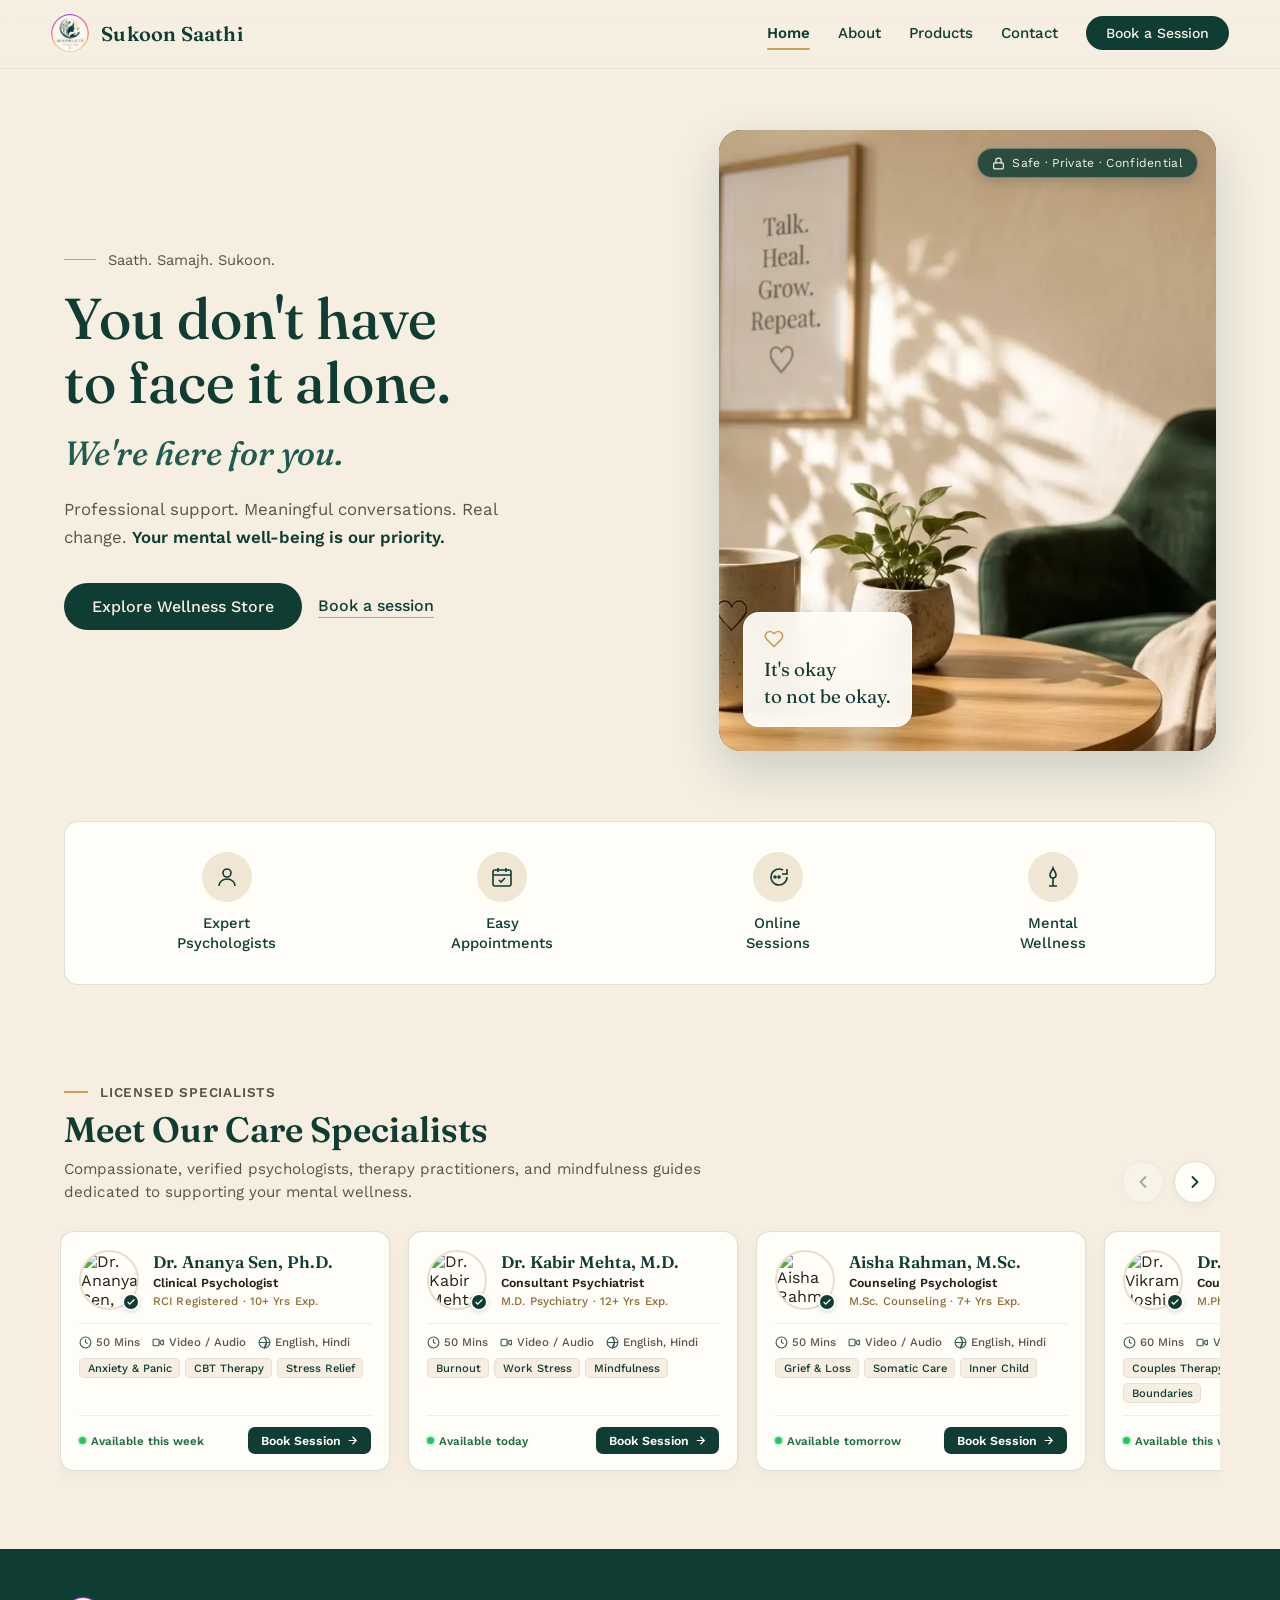
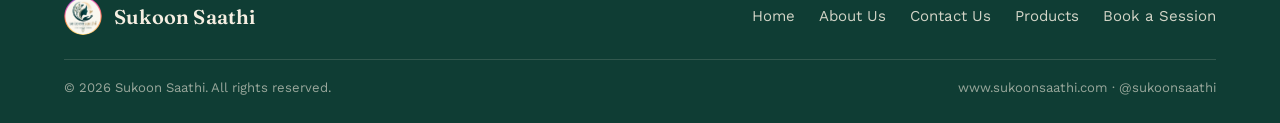
==== index.html @ 901c5394 "added JSON based static storeage system" ====
<!DOCTYPE html>
<html lang="en">
<head>
<meta charset="UTF-8">
<meta name="viewport" content="width=device-width, initial-scale=1.0, viewport-fit=cover">
<title>Sukoon Saathi — Mental Wellness &amp; Mindful Living Store</title>
<meta name="description" content="Sukoon Saathi — professional mental wellness support, mindful reflection journals, calming aromatherapy, and wellness essentials.">
<link rel="preconnect" href="https://fonts.googleapis.com">
<link rel="preconnect" href="https://fonts.gstatic.com" crossorigin>
<link href="https://fonts.googleapis.com/css2?family=Fraunces:ital,opsz,wght@0,9..144,400;0,9..144,500;0,9..144,600;1,9..144,500&family=Work+Sans:wght@400;500;600&display=swap" rel="stylesheet">
<!-- Favicon -->
<link rel="icon" type="image/x-icon" href="assets/favicon_io/favicon.ico">
<link rel="icon" type="image/png" sizes="32x32" href="assets/favicon_io/favicon-32x32.png">
<link rel="icon" type="image/png" sizes="16x16" href="assets/favicon_io/favicon-16x16.png">
<link rel="apple-touch-icon" sizes="180x180" href="assets/favicon_io/apple-touch-icon.png">
<link rel="manifest" href="assets/favicon_io/site.webmanifest">

<!-- External Stylesheets -->
<link rel="stylesheet" href="css/style.css">
<link rel="stylesheet" href="css/products.css">
</head>
<body>

<!-- ===== Top bar ===== -->
<header class="topbar">
  <a href="#" class="brand" data-nav="home" aria-label="Sukoon Saathi home">
    <img src="assets/logo.webp" alt="Sukoon Saathi" class="brand-logo" width="38" height="38">
    <span>Sukoon Saathi</span>
  </a>
  <nav class="topbar-nav" aria-label="Main Navigation">
    <a href="#" class="topbar-link active" data-nav="home">Home</a>
    <a href="#about" class="topbar-link" data-nav="about">About</a>
    <a href="#products" class="topbar-link" data-nav="products">Products</a>
    <a href="#contact" class="topbar-link" data-nav="contact">Contact</a>
    <a href="#book" class="topbar-btn" data-nav="book">Book a Session</a>
  </nav>
  <!-- Mobile Hamburger Menu Button -->
  <button class="dots-btn" id="menuOpenBtn" aria-label="Open menu" aria-expanded="false" aria-controls="menuOverlay">
    <span></span><span></span><span></span>
  </button>
</header>

<!-- ===== Fullscreen menu ===== -->
<nav class="menu-overlay" id="menuOverlay" aria-hidden="true">
  <button class="menu-close" id="menuCloseBtn" aria-label="Close menu">&times;</button>
  <ul class="menu-list">
    <li><a href="#" class="active" data-nav="home"><span class="num">01</span> Home</a></li>
    <li><a href="#about" data-nav="about"><span class="num">02</span> About Us</a></li>
    <li><a href="#contact" data-nav="contact"><span class="num">03</span> Contact Us</a></li>
    <li><a href="#products" data-nav="products"><span class="num">04</span> Store &amp; Products</a></li>
    <li><a href="#book" data-nav="book"><span class="num">05</span> Book a Session</a></li>
  </ul>
  <div class="menu-foot">
    <span>www.sukoonsaathi.com</span>
    <span>@sukoonsaathi</span>
  </div>
</nav>

<main>

  <!-- ===== HOME ===== -->
  <div class="page active" id="page-home">
    <section class="hero">
      <div class="hero-copy">
        <span class="eyebrow-line">Saath. Samajh. Sukoon.</span>
        <h1>You don't have<br>to face it alone.</h1>
        <span class="script">We're here for you.</span>
        <p class="lede">Professional support. Meaningful conversations. Real change. <strong>Your mental well-being is our priority.</strong></p>
        <div class="btn-row">
          <a href="#products" class="btn-primary" data-nav="products">Explore Wellness Store</a>
          <a href="#book" class="btn-ghost" data-nav="book">Book a session</a>
        </div>
      </div>
      <div class="hero-visual">
        <img src="assets/hero.webp" alt="A peaceful, welcoming mental wellness space with warm light" class="hero-img" width="576" height="768" loading="eager" fetchpriority="high">
        <div class="badge">
          <svg width="13" height="13" viewBox="0 0 24 24" fill="none" stroke="currentColor" stroke-width="2.2" stroke-linecap="round" stroke-linejoin="round" aria-hidden="true"><rect x="3" y="11" width="18" height="11" rx="2" ry="2"></rect><path d="M7 11V7a5 5 0 0 1 10 0v4"></path></svg>
          <span>Safe &middot; Private &middot; Confidential</span>
        </div>
        <div class="quote-card">
          <span class="heart" aria-hidden="true">
            <svg width="20" height="20" viewBox="0 0 24 24" fill="none" stroke="currentColor" stroke-width="2" stroke-linecap="round" stroke-linejoin="round"><path d="M20.84 4.61a5.5 5.5 0 0 0-7.78 0L12 5.67l-1.06-1.06a5.5 5.5 0 0 0-7.78 7.78l1.06 1.06L12 21.23l7.78-7.78 1.06-1.06a5.5 5.5 0 0 0 0-7.78z"></path></svg>
          </span>
          <p>It's okay<br>to not be okay.</p>
        </div>
      </div>
    </section>

    <section class="features">
      <div class="features-panel">
        <div class="feature-item">
          <span class="icon" aria-hidden="true">
            <svg width="24" height="24" viewBox="0 0 24 24" fill="none" stroke="currentColor" stroke-width="1.6"><circle cx="12" cy="8" r="4"/><path d="M4 21c0-4 3.5-7 8-7s8 3 8 7"/></svg>
          </span>
          <span class="label">Expert<br>Psychologists</span>
        </div>
        <div class="feature-item">
          <span class="icon" aria-hidden="true">
            <svg width="24" height="24" viewBox="0 0 24 24" fill="none" stroke="currentColor" stroke-width="1.6"><rect x="3" y="5" width="18" height="16" rx="2"/><path d="M3 10h18M8 3v4M16 3v4"/><path d="m9 15 2 2 4-4"/></svg>
          </span>
          <span class="label">Easy<br>Appointments</span>
        </div>
        <div class="feature-item">
          <span class="icon" aria-hidden="true">
            <svg width="24" height="24" viewBox="0 0 24 24" fill="none" stroke="currentColor" stroke-width="1.6"><path d="M21 12a8 8 0 1 1-4-6.9"/><path d="M21 4v5h-5"/><circle cx="9" cy="12" r="1"/><circle cx="13" cy="12" r="1"/></svg>
          </span>
          <span class="label">Online<br>Sessions</span>
        </div>
        <div class="feature-item">
          <span class="icon" aria-hidden="true">
            <svg width="24" height="24" viewBox="0 0 24 24" fill="none" stroke="currentColor" stroke-width="1.6"><path d="M12 3c1 3 3 4 3 7a3 3 0 0 1-6 0c0-3 2-4 3-7Z"/><path d="M12 13v8M8 21h8"/></svg>
          </span>
          <span class="label">Mental<br>Wellness</span>
        </div>
      </div>
    </section>

    <!-- ===== SPECIALISTS SECTION (HOME PAGE) ===== -->
    <section class="specialists-section" aria-labelledby="homeSpecialistsHeading">
      <div class="specialists-header">
        <div class="specialists-header-text">
          <span class="eyebrow-line">Licensed Specialists</span>
          <h2 id="homeSpecialistsHeading" class="specialists-title">Meet Our Care Specialists</h2>
          <p class="specialists-subtitle">
            Compassionate, verified psychologists, therapy practitioners, and mindfulness guides dedicated to supporting your mental wellness.
          </p>
        </div>
        <div class="specialists-nav-btns" aria-label="Specialists carousel navigation">
          <button type="button" class="spec-nav-btn prev" aria-label="Scroll left to previous specialists">
            <svg width="20" height="20" viewBox="0 0 24 24" fill="none" stroke="currentColor" stroke-width="2.2" stroke-linecap="round" stroke-linejoin="round">
              <polyline points="15 18 9 12 15 6"></polyline>
            </svg>
          </button>
          <button type="button" class="spec-nav-btn next" aria-label="Scroll right to next specialists">
            <svg width="20" height="20" viewBox="0 0 24 24" fill="none" stroke="currentColor" stroke-width="2.2" stroke-linecap="round" stroke-linejoin="round">
              <polyline points="9 18 15 12 9 6"></polyline>
            </svg>
          </button>
        </div>
      </div>

            <div class="specialists-track" id="homeSpecialistsTrack" tabindex="0" role="region" aria-label="Specialists carousel list">
        <!-- Injected dynamically from data/specialists.json -->
      </div>

      <div class="specialists-mobile-hint">
        <svg width="14" height="14" viewBox="0 0 24 24" fill="none" stroke="currentColor" stroke-width="2"><path d="M19 12H5M12 19l-7-7 7-7"/></svg>
        <span>Swipe horizontally to view all practitioners</span>
        <svg width="14" height="14" viewBox="0 0 24 24" fill="none" stroke="currentColor" stroke-width="2"><path d="M5 12h14M12 5l7 7-7 7"/></svg>
      </div>
    </section>
  </div>

  <!-- ===== ABOUT ===== -->
  <div class="page" id="page-about">
    <section class="page-header" id="aboutHeader">
      <!-- Injected dynamically from data/about.json -->
    </section>
    <section class="about-grid" id="aboutGrid">
      <!-- Injected dynamically from data/about.json -->
    </section>

    <!-- ===== SPECIALISTS SECTION (ABOUT PAGE) ===== -->
    <section class="specialists-section" aria-labelledby="aboutSpecialistsHeading">
      <div class="specialists-header">
        <div class="specialists-header-text" id="aboutTeamHeaderText">
          <span class="eyebrow-line">Our Care Team</span>
          <h2 id="aboutSpecialistsHeading" class="specialists-title">Our Multidisciplinary Care Team</h2>
          <p class="specialists-subtitle">
            Every practitioner at Sukoon Saathi is rigorously vetted, empathetic, and committed to guiding your journey to mental calm and self-discovery.
          </p>
        </div>
        <div class="specialists-nav-btns" aria-label="Specialists carousel navigation">
          <button type="button" class="spec-nav-btn prev" aria-label="Scroll left to previous specialists">
            <svg width="20" height="20" viewBox="0 0 24 24" fill="none" stroke="currentColor" stroke-width="2.2" stroke-linecap="round" stroke-linejoin="round">
              <polyline points="15 18 9 12 15 6"></polyline>
            </svg>
          </button>
          <button type="button" class="spec-nav-btn next" aria-label="Scroll right to next specialists">
            <svg width="20" height="20" viewBox="0 0 24 24" fill="none" stroke="currentColor" stroke-width="2.2" stroke-linecap="round" stroke-linejoin="round">
              <polyline points="9 18 15 12 9 6"></polyline>
            </svg>
          </button>
        </div>
      </div>

      <div class="specialists-track" id="aboutSpecialistsTrack" tabindex="0" role="region" aria-label="Specialists carousel list">
        <!-- Injected dynamically from data/specialists.json -->
      </div>

      <div class="specialists-mobile-hint">
        <svg width="14" height="14" viewBox="0 0 24 24" fill="none" stroke="currentColor" stroke-width="2"><path d="M19 12H5M12 19l-7-7 7-7"></path></svg>
        <span>Swipe horizontally to view all practitioners</span>
        <svg width="14" height="14" viewBox="0 0 24 24" fill="none" stroke="currentColor" stroke-width="2"><path d="M5 12h14M12 5l7 7-7 7"></path></svg>
      </div>
    </section>
  </div>

  <!-- ===== PRODUCTS (AMAZON & FLIPKART STYLE STORE) ===== -->
  <div class="page" id="page-products">
    <!-- Store Page Header -->
    <section class="page-header" style="padding-bottom: 24px;">
      <span class="eyebrow-line">Sukoon Store</span>
    </section>

    <!-- Store Products & Search Section -->
    <section class="store-section">
      <!-- Search Controls Card -->
      <div class="store-controls-card">
        <div class="store-search-row">
          <div class="store-search-box">
            <svg class="search-icon" width="18" height="18" viewBox="0 0 24 24" fill="none" stroke="currentColor" stroke-width="2">
              <circle cx="11" cy="11" r="8"/><path d="m21 21-4.3-4.3"/>
            </svg>
            <input type="text" class="store-search-input" id="storeSearchInput" placeholder="Search reflection journals, aromatherapy kits, weighted blankets...">
            <button class="search-clear-btn" id="searchClearBtn" title="Clear search" aria-label="Clear search">&times;</button>
          </div>
        </div>
      </div>

      <!-- Store Layout: Products Grid -->
      <div class="store-layout">
        <!-- Flipkart / Amazon Product Grid (Rendered Dynamically via store.js) -->
        <main class="amazon-products-grid" id="amazonProductsGrid">
          <!-- Products will be dynamically populated by store.js -->
        </main>
      </div>
    </section>
  </div>

  <!-- ===== CONTACT ===== -->
  <div class="page" id="page-contact">
    <section class="page-header">
      <span class="eyebrow-line">Contact us</span>
      <h1>We're just a message away.</h1>
      <p>Have a question before you book? Send us a note and a member of our team will get back to you.</p>
    </section>
    <section class="form-section">
      <div class="form-wrap">
        <div class="form-side">
          <h2>Reach out directly</h2>
          <p>Prefer to talk first? Here's how to find us.</p>
          <div class="contact-detail">
            <span class="ic" aria-hidden="true">
              <svg width="18" height="18" viewBox="0 0 24 24" fill="none" stroke="currentColor" stroke-width="1.8" stroke-linecap="round" stroke-linejoin="round"><circle cx="12" cy="12" r="10"></circle><line x1="2" y1="12" x2="22" y2="12"></line><path d="M12 2a15.3 15.3 0 0 1 4 10 15.3 15.3 0 0 1-4 10 15.3 15.3 0 0 1-4-10 15.3 15.3 0 0 1 4-10z"></path></svg>
            </span>
            <div><strong>Website</strong><span>www.sukoonsaathi.com</span></div>
          </div>
          <div class="contact-detail">
            <span class="ic" aria-hidden="true">
              <svg width="18" height="18" viewBox="0 0 24 24" fill="none" stroke="currentColor" stroke-width="1.8" stroke-linecap="round" stroke-linejoin="round"><rect width="20" height="20" x="2" y="2" rx="5" ry="5"></rect><path d="M16 11.37A4 4 0 1 1 12.63 8 4 4 0 0 1 16 11.37z"></path><line x1="17.5" y1="6.5" x2="17.51" y2="6.5"></line></svg>
            </span>
            <div><strong>Instagram</strong><span>@sukoonsaathi</span></div>
          </div>
          <div class="contact-detail">
            <span class="ic" aria-hidden="true">
              <svg width="18" height="18" viewBox="0 0 24 24" fill="none" stroke="currentColor" stroke-width="1.8" stroke-linecap="round" stroke-linejoin="round"><rect width="20" height="16" x="2" y="4" rx="2"></rect><path d="m22 7-8.97 5.7a1.94 1.94 0 0 1-2.06 0L2 7"></path></svg>
            </span>
            <div><strong>Email</strong><span>hello@sukoonsaathi.com</span></div>
          </div>
          <div class="assurance">
            <span class="assurance-ic" aria-hidden="true">
              <svg width="15" height="15" viewBox="0 0 24 24" fill="none" stroke="currentColor" stroke-width="2" stroke-linecap="round" stroke-linejoin="round"><rect x="3" y="11" width="18" height="11" rx="2" ry="2"></rect><path d="M7 11V7a5 5 0 0 1 10 0v4"></path></svg>
            </span>
            <span>Every message is kept private and confidential.</span>
          </div>
        </div>
        <form id="contactForm" novalidate>
          <div class="two-col">
            <div class="field">
              <label for="c-name">Full name</label>
              <input id="c-name" name="name" type="text" required autocomplete="name">
            </div>
            <div class="field">
              <label for="c-phone">Phone number</label>
              <input id="c-phone" name="phone" type="tel" required autocomplete="tel">
            </div>
          </div>
          <div class="field">
            <label for="c-email">Email address</label>
            <input id="c-email" name="email" type="email" required autocomplete="email">
          </div>
          <div class="field">
            <label for="c-subject">Subject</label>
            <input id="c-subject" name="subject" type="text" placeholder="What's this about?">
          </div>
          <div class="field">
            <label for="c-message">Message</label>
            <textarea id="c-message" name="message" required placeholder="Tell us a little about what you need."></textarea>
          </div>
          <button type="submit" class="btn-primary submit-btn">Send message</button>
          <div class="form-status" id="contactStatus"></div>
          <p class="form-note">By submitting, you agree to be contacted about your enquiry.</p>
        </form>
      </div>
    </section>
  </div>

  <!-- ===== BOOK A SESSION ===== -->
  <div class="page" id="page-book">
    <section class="page-header">
      <span class="eyebrow-line">Book a session</span>
      <h1>Let's find you a time.</h1>
      <p>Share a few details and preferred timing — our team will confirm your psychologist and session link.</p>
    </section>
    <section class="form-section">
      <div class="form-wrap">
        <div class="form-side">
          <h2>What happens next</h2>
          <p>Once you submit, our team reviews your preferences and confirms your session by email or phone within 24 hours.</p>
          <div class="contact-detail">
            <span class="ic" aria-hidden="true">
              <svg width="18" height="18" viewBox="0 0 24 24" fill="none" stroke="currentColor" stroke-width="1.8" stroke-linecap="round" stroke-linejoin="round"><path d="M20.24 12.24a6 6 0 0 0-8.49-8.49L5 10.5V19h8.5z"></path><line x1="16" y1="8" x2="2" y2="22"></line><line x1="17.5" y1="15" x2="9" y2="15"></line></svg>
            </span>
            <div><strong>No pressure</strong><span>Reschedule anytime before your session.</span></div>
          </div>
          <div class="contact-detail">
            <span class="ic" aria-hidden="true">
              <svg width="18" height="18" viewBox="0 0 24 24" fill="none" stroke="currentColor" stroke-width="1.8" stroke-linecap="round" stroke-linejoin="round"><rect x="3" y="11" width="18" height="11" rx="2" ry="2"></rect><path d="M7 11V7a5 5 0 0 1 10 0v4"></path></svg>
            </span>
            <div><strong>Confidential</strong><span>Your details are never shared beyond our care team.</span></div>
          </div>
          <div class="assurance">
            <span class="assurance-ic" aria-hidden="true">
              <svg width="15" height="15" viewBox="0 0 24 24" fill="none" stroke="currentColor" stroke-width="2" stroke-linecap="round" stroke-linejoin="round"><path d="M20.84 4.61a5.5 5.5 0 0 0-7.78 0L12 5.67l-1.06-1.06a5.5 5.5 0 0 0-7.78 7.78l1.06 1.06L12 21.23l7.78-7.78 1.06-1.06a5.5 5.5 0 0 0 0-7.78z"></path></svg>
            </span>
            <span>You don't have to face it alone.</span>
          </div>
        </div>
        <form id="bookForm" novalidate>
          <div class="two-col">
            <div class="field">
              <label for="b-name">Full name</label>
              <input id="b-name" name="name" type="text" required autocomplete="name">
            </div>
            <div class="field">
              <label for="b-phone">Phone number</label>
              <input id="b-phone" name="phone" type="tel" required autocomplete="tel">
            </div>
          </div>
          <div class="two-col">
            <div class="field">
              <label for="b-email">Email address</label>
              <input id="b-email" name="email" type="email" required autocomplete="email">
            </div>
            <div class="field">
              <label for="b-service">Session type</label>
              <select id="b-service" name="service" required>
                <option value="">Select one</option>
                <option>Single Session</option>
                <option>4-Session Package</option>
                <option>Couples Therapy</option>
                <option>Not sure yet</option>
              </select>
            </div>
          </div>
          <div class="two-col">
            <div class="field">
              <label for="b-date">Preferred date</label>
              <input id="b-date" name="preferred_date" type="date" required>
            </div>
            <div class="field">
              <label for="b-time">Preferred time</label>
              <select id="b-time" name="preferred_time" required>
                <option value="">Select one</option>
                <option>Morning (9am – 12pm)</option>
                <option>Afternoon (12pm – 4pm)</option>
                <option>Evening (4pm – 8pm)</option>
              </select>
            </div>
          </div>
          <div class="field">
            <label for="b-notes">Anything you'd like us to know?</label>
            <textarea id="b-notes" name="notes" placeholder="Optional — helps us match you with the right psychologist."></textarea>
          </div>
          <button type="submit" class="btn-primary submit-btn">Request session</button>
          <div class="form-status" id="bookStatus"></div>
          <p class="form-note">This confirms a request only — we'll follow up to finalise timing.</p>
        </form>
      </div>
    </section>
  </div>

</main>

<footer>
  <div class="footer-top">
    <a href="#" class="brand" data-nav="home">
      <img src="assets/logo.webp" alt="Sukoon Saathi" class="brand-logo" width="38" height="38">
      Sukoon Saathi
    </a>
    <div class="footer-links">
      <a href="#" data-nav="home">Home</a>
      <a href="#about" data-nav="about">About Us</a>
      <a href="#contact" data-nav="contact">Contact Us</a>
      <a href="#products" data-nav="products">Products</a>
      <a href="#book" data-nav="book">Book a Session</a>
    </div>
  </div>
  <div class="footer-bottom">
    <span>© <span id="year"></span> Sukoon Saathi. All rights reserved.</span>
    <span>www.sukoonsaathi.com · @sukoonsaathi</span>
  </div>
</footer>

<!-- ===== Product Detail Page (PDP) Modal (Amazon / Flipkart Style) ===== -->
<div class="pdp-modal-overlay" id="pdpModalOverlay" aria-hidden="true" role="dialog">
  <div class="pdp-modal-container">
    <button class="pdp-modal-close-btn" id="pdpModalCloseBtn" aria-label="Close product view">&times;</button>
    <div id="pdpModalContent">
      <!-- Dynamically populated by store.js -->
    </div>
  </div>
</div>

<!-- ===== Slide-Over Shopping Cart Drawer ===== -->
<div class="cart-drawer-overlay" id="cartDrawerOverlay" aria-hidden="true">
  <div class="cart-drawer" role="dialog" aria-labelledby="cartDrawerCountTitle">
    <div class="cart-drawer-header">
      <h3 class="cart-drawer-title" id="cartDrawerCountTitle">Shopping Cart (0)</h3>
      <button class="cart-close-btn" id="cartCloseBtn" aria-label="Close cart">&times;</button>
    </div>
    <div class="cart-drawer-body" id="cartDrawerBody">
      <!-- Items dynamically populated by store.js -->
    </div>
    <div class="cart-drawer-footer" id="cartDrawerFooter" style="display: none;">
      <!-- Totals & CTA dynamically populated by store.js -->
    </div>
  </div>
</div>


<!-- ===== Static Checkout Modal (Zero Backend Required) ===== -->
<div class="checkout-modal-overlay" id="checkoutModalOverlay" aria-hidden="true" role="dialog" aria-modal="true" aria-labelledby="checkoutModalTitle">
  <div class="checkout-modal-card">
    <div class="checkout-sheet-handle" aria-hidden="true"></div>
    <div class="checkout-modal-header">
      <div class="checkout-header-branding">
        <span class="checkout-security-icon" aria-hidden="true">
          <svg width="18" height="18" viewBox="0 0 24 24" fill="none" stroke="currentColor" stroke-width="2.2" stroke-linecap="round" stroke-linejoin="round">
            <rect x="3" y="11" width="18" height="11" rx="2" ry="2"></rect>
            <path d="M7 11V7a5 5 0 0 1 10 0v4"></path>
          </svg>
        </span>
        <div class="checkout-header-text">
          <h2 id="checkoutModalTitle" class="checkout-header-title">Sukoon Saathi Checkout</h2>
        </div>
      </div>
      <button class="checkout-close-btn" id="checkoutCloseBtn" aria-label="Close checkout">
        <svg width="20" height="20" viewBox="0 0 24 24" fill="none" stroke="currentColor" stroke-width="2.2" stroke-linecap="round" stroke-linejoin="round">
          <line x1="18" y1="6" x2="6" y2="18"></line>
          <line x1="6" y1="6" x2="18" y2="18"></line>
        </svg>
      </button>
    </div>
    <div id="checkoutModalContent" class="checkout-modal-body">
      <!-- Step 1, 2, 3 dynamically populated by store.js -->
    </div>
  </div>
</div>

<!-- ===== Store Floating Toast Notification ===== -->
<div class="store-toast" id="storeToast"></div>

<!-- External Scripts -->
<script src="js/main.js"></script>
<script src="js/store.js"></script>

</body>
</html>
---- css/style.css ----
/* ==========================================
   Sukoon Saathi — Stylesheet (Mobile Optimized)
   ========================================== */

:root {
  --cream: #f5eee1;
  --cream-2: #efe6d4;
  --forest: #0f3d34;
  --forest-2: #12483d;
  --green: #1f5c4f;
  --gold: #c9a35c;
  --ink: #242019;
  --ink-soft: #5a5348;
  --paper: #fffdf8;
  --line: rgba(15, 61, 52, 0.14);
  --radius: 14px;
  --serif: 'Fraunces', Georgia, serif;
  --sans: 'Work Sans', -apple-system, BlinkMacSystemFont, sans-serif;
}

/* Global Reset & Base */
* {
  box-sizing: border-box;
  -webkit-tap-highlight-color: transparent;
}

html {
  scroll-behavior: smooth;
  overflow-x: hidden;
}

body {
  margin: 0;
  font-family: var(--sans);
  background: var(--cream);
  color: var(--ink);
  -webkit-font-smoothing: antialiased;
  overflow-x: hidden;
  width: 100%;
  position: relative;
}

/* Prevent background scrolling when any modal/floating window is open */
html.modal-open,
body.modal-open {
  overflow: hidden !important;
  overscroll-behavior: none !important;
  touch-action: none !important;
}

img {
  max-width: 100%;
  display: block;
}

a {
  color: inherit;
  text-decoration: none;
}

button {
  font-family: inherit;
  cursor: pointer;
  border: none;
}

:focus-visible {
  outline: 2px solid var(--forest);
  outline-offset: 3px;
}

@media (prefers-reduced-motion: reduce) {
  * {
    animation-duration: 0.01ms !important;
    animation-iteration-count: 1 !important;
    transition-duration: 0.01ms !important;
    scroll-behavior: auto !important;
  }
}

/* ---------- Top Bar & Navigation ---------- */
.topbar {
  position: fixed;
  top: 0;
  left: 0;
  right: 0;
  z-index: 100;
  display: flex;
  align-items: center;
  justify-content: space-between;
  padding: 16px clamp(16px, 4vw, 64px);
  padding-top: max(14px, env(safe-area-inset-top));
  background: linear-gradient(180deg, rgba(245, 238, 225, 0.98), rgba(245, 238, 225, 0.85));
  backdrop-filter: blur(10px);
  -webkit-backdrop-filter: blur(10px);
  border-bottom: 1px solid rgba(15, 61, 52, 0.07);
  transition: padding 0.25s ease;
}

.brand {
  display: flex;
  align-items: center;
  gap: 12px;
  font-family: var(--serif);
  font-weight: 600;
  font-size: 1.25rem;
  color: var(--forest);
  letter-spacing: 0.2px;
  user-select: none;
}

.brand .brand-logo {
  width: 38px;
  height: 38px;
  border-radius: 50%;
  object-fit: contain;
  flex-shrink: 0;
  display: block;
}

.brand .mark {
  width: 34px;
  height: 34px;
  border-radius: 50%;
  background: radial-gradient(circle at 35% 30%, var(--gold), var(--forest) 70%);
  flex-shrink: 0;
}

/* Desktop Topbar Navigation */
.topbar-nav {
  display: flex;
  align-items: center;
  gap: 28px;
}

.topbar-nav .topbar-link {
  font-size: 0.94rem;
  font-weight: 500;
  color: var(--forest);
  position: relative;
  padding: 6px 0;
  transition: color 0.2s ease;
}

.topbar-nav .topbar-link::after {
  content: '';
  position: absolute;
  left: 0;
  bottom: -2px;
  width: 0;
  height: 2px;
  background: var(--gold);
  border-radius: 2px;
  transition: width 0.22s ease;
}

.topbar-nav .topbar-link:hover {
  color: var(--green);
}

.topbar-nav .topbar-link:hover::after {
  width: 100%;
}

.topbar-nav .topbar-link.active {
  color: var(--forest);
  font-weight: 600;
}

.topbar-nav .topbar-link.active::after {
  width: 100%;
}

.topbar-nav .topbar-btn {
  display: inline-flex;
  align-items: center;
  background: var(--forest);
  color: #f5eee1;
  padding: 9px 20px;
  border-radius: 999px;
  font-size: 0.88rem;
  font-weight: 500;
  transition: background 0.2s ease, transform 0.2s ease;
}

.topbar-nav .topbar-btn:hover {
  background: var(--green);
  transform: translateY(-1px);
}

.topbar-nav .topbar-btn:active {
  transform: scale(0.97);
}

/* Mobile Dots / Hamburger Button */
.dots-btn {
  width: 44px;
  height: 44px;
  min-width: 44px;
  min-height: 44px;
  border-radius: 50%;
  border: 1px solid var(--line);
  background: var(--paper);
  display: flex;
  align-items: center;
  justify-content: center;
  gap: 4px;
  transition: background 0.2s ease, transform 0.2s ease;
}

.dots-btn:hover {
  background: var(--cream-2);
}

.dots-btn:active {
  transform: scale(0.92);
}

.dots-btn span {
  width: 5px;
  height: 5px;
  border-radius: 50%;
  background: var(--forest);
}

/* ---------- Fullscreen Menu Overlay ---------- */
.menu-overlay {
  position: fixed;
  inset: 0;
  z-index: 200;
  background: var(--forest);
  color: #f5eee1;
  display: flex;
  flex-direction: column;
  justify-content: flex-start;
  padding: max(24px, env(safe-area-inset-top)) clamp(20px, 6vw, 80px) max(24px, env(safe-area-inset-bottom));
  opacity: 0;
  visibility: hidden;
  transform: translateY(8px);
  transition: opacity 0.32s ease, transform 0.32s ease, visibility 0.32s;
  overflow-y: auto;
  -webkit-overflow-scrolling: touch;
  overscroll-behavior: contain !important;
  touch-action: pan-y !important;
}

.menu-overlay.open {
  opacity: 1;
  visibility: visible;
  transform: none;
}

.menu-close {
  align-self: flex-end;
  width: 44px;
  height: 44px;
  min-width: 44px;
  min-height: 44px;
  border-radius: 50%;
  border: 1px solid rgba(245, 238, 225, 0.3);
  background: transparent;
  color: #f5eee1;
  font-size: 1.5rem;
  line-height: 1;
  display: flex;
  align-items: center;
  justify-content: center;
  margin-bottom: 24px;
  transition: background 0.2s ease, transform 0.2s ease;
}

.menu-close:hover {
  background: rgba(245, 238, 225, 0.1);
}

.menu-close:active {
  transform: scale(0.92);
}

.menu-list {
  list-style: none;
  margin: auto 0;
  padding: 0;
  display: flex;
  flex-direction: column;
  gap: 4px;
}

.menu-list li {
  border-bottom: 1px solid rgba(245, 238, 225, 0.14);
}

.menu-list li:first-child {
  border-top: 1px solid rgba(245, 238, 225, 0.14);
}

.menu-list a {
  display: flex;
  align-items: baseline;
  gap: 18px;
  padding: clamp(14px, 2.8vh, 22px) 4px;
  font-family: var(--serif);
  font-size: clamp(1.45rem, 5vw, 2.6rem);
  font-weight: 500;
  color: #f5eee1;
  transition: padding-left 0.25s ease, color 0.25s ease;
}

.menu-list a .num {
  font-family: var(--sans);
  font-size: 0.88rem;
  color: var(--gold);
  font-weight: 500;
  min-width: 24px;
}

.menu-list a:hover,
.menu-list a:focus-visible,
.menu-list a.active {
  padding-left: 14px;
  color: var(--gold);
}

.menu-list a.active .num {
  color: #f5eee1;
}

.menu-foot {
  margin-top: 32px;
  padding-top: 16px;
  display: flex;
  gap: 24px;
  flex-wrap: wrap;
  font-size: 0.9rem;
  color: rgba(245, 238, 225, 0.75);
}

/* ---------- Page Containers ---------- */
.page {
  display: none;
}

.page.active {
  display: block;
}

section {
  padding: 0 clamp(18px, 5vw, 80px);
}

/* ---------- Hero (Home) ---------- */
.hero {
  padding-top: 130px;
  padding-bottom: 60px;
  display: grid;
  grid-template-columns: 1.1fr 0.9fr;
  gap: 48px;
  align-items: center;
  min-height: 85vh;
}

.hero-copy .eyebrow-line {
  display: flex;
  align-items: center;
  gap: 12px;
  color: var(--ink-soft);
  font-size: 0.92rem;
  margin-bottom: 18px;
}

.hero-copy .eyebrow-line::before {
  content: "";
  width: 32px;
  height: 1px;
  background: var(--gold);
  display: inline-block;
}

.hero h1 {
  font-family: var(--serif);
  font-weight: 500;
  font-size: clamp(2.2rem, 5vw, 3.6rem);
  line-height: 1.12;
  margin: 0 0 16px;
  color: var(--forest);
}

.hero .script {
  font-family: var(--serif);
  font-style: italic;
  font-weight: 500;
  color: var(--green);
  font-size: clamp(1.4rem, 3.2vw, 2.1rem);
  display: block;
  margin-bottom: 22px;
}

.hero p.lede {
  max-width: 46ch;
  font-size: 1.05rem;
  line-height: 1.65;
  color: var(--ink-soft);
  margin: 0 0 32px;
}

.hero p.lede strong {
  color: var(--forest);
  font-weight: 600;
}

.btn-row {
  display: flex;
  gap: 16px;
  flex-wrap: wrap;
  align-items: center;
}

.btn-primary {
  display: inline-flex;
  align-items: center;
  gap: 10px;
  background: var(--forest);
  color: #f5eee1;
  padding: 14px 28px;
  border-radius: 999px;
  border: none;
  font-size: 1rem;
  font-weight: 500;
  transition: background 0.2s ease, transform 0.2s ease;
}

.btn-primary:hover {
  background: var(--green);
  transform: translateY(-1px);
}

.btn-primary:active {
  transform: scale(0.97);
}

.btn-ghost {
  color: var(--forest);
  font-weight: 500;
  border-bottom: 1px solid var(--gold);
  padding-bottom: 2px;
  transition: color 0.2s ease;
}

.btn-ghost:hover {
  color: var(--green);
}

.hero-visual {
  position: relative;
  border-radius: 22px;
  overflow: hidden;
  aspect-ratio: 4/5;
  background: var(--forest);
  box-shadow: 0 20px 48px rgba(15, 61, 52, 0.18);
}

.hero-visual .hero-img {
  position: absolute;
  inset: 0;
  width: 100%;
  height: 100%;
  object-fit: cover;
  object-position: center;
  display: block;
  transition: transform 0.6s cubic-bezier(0.2, 0.8, 0.2, 1);
}

.hero-visual:hover .hero-img {
  transform: scale(1.03);
}

.hero-visual .quote-card {
  position: absolute;
  left: 24px;
  bottom: 24px;
  max-width: 260px;
  background: rgba(255, 253, 248, 0.94);
  backdrop-filter: blur(12px);
  -webkit-backdrop-filter: blur(12px);
  border: 1px solid rgba(255, 255, 255, 0.7);
  border-radius: 16px;
  padding: 16px 20px;
  box-shadow: 0 16px 36px rgba(15, 30, 25, 0.2);
  z-index: 2;
}

.hero-visual .quote-card .heart {
  color: var(--gold);
  margin-bottom: 8px;
  display: flex;
  align-items: center;
}

.hero-visual .quote-card .heart svg {
  width: 20px;
  height: 20px;
  stroke: var(--gold);
  display: block;
}

.hero-visual .quote-card p {
  margin: 0;
  font-family: var(--serif);
  font-size: 1.18rem;
  color: var(--forest);
  line-height: 1.4;
}

.hero-visual .badge {
  position: absolute;
  top: 18px;
  right: 18px;
  background: rgba(15, 61, 52, 0.84);
  backdrop-filter: blur(8px);
  -webkit-backdrop-filter: blur(8px);
  border: 1px solid rgba(245, 238, 225, 0.35);
  color: #f5eee1;
  padding: 7px 14px;
  border-radius: 999px;
  font-size: 0.76rem;
  letter-spacing: 0.3px;
  display: flex;
  align-items: center;
  gap: 7px;
  box-shadow: 0 4px 14px rgba(15, 61, 52, 0.2);
  z-index: 2;
}

.hero-visual .badge svg {
  width: 13px;
  height: 13px;
  flex-shrink: 0;
  display: block;
}

/* ---------- Feature Strip ---------- */
.features {
  padding: 10px clamp(18px, 5vw, 80px) 70px;
}

.features-panel {
  background: var(--paper);
  border: 1px solid var(--line);
  border-radius: var(--radius);
  padding: 30px clamp(18px, 3.5vw, 36px);
  display: grid;
  grid-template-columns: repeat(4, 1fr);
  gap: 24px;
}

.feature-item {
  text-align: center;
  display: flex;
  flex-direction: column;
  align-items: center;
  gap: 12px;
}

.feature-item .icon {
  width: 50px;
  height: 50px;
  border-radius: 50%;
  background: var(--cream-2);
  display: flex;
  align-items: center;
  justify-content: center;
  color: var(--forest);
  flex-shrink: 0;
}

.feature-item span.label {
  font-size: 0.92rem;
  font-weight: 500;
  color: var(--forest);
  line-height: 1.35;
}

/* ---------- Generic Page Header ---------- */
.page-header {
  padding-top: 120px;
  padding-bottom: 32px;
}

.page-header .eyebrow-line {
  display: flex;
  align-items: center;
  gap: 12px;
  color: var(--ink-soft);
  font-size: 0.92rem;
  margin-bottom: 16px;
}

.page-header .eyebrow-line::before {
  content: "";
  width: 32px;
  height: 1px;
  background: var(--gold);
  display: inline-block;
}

.page-header h1 {
  font-family: var(--serif);
  font-weight: 500;
  font-size: clamp(2rem, 4.2vw, 2.9rem);
  color: var(--forest);
  margin: 0 0 12px;
}

.page-header p {
  max-width: 60ch;
  color: var(--ink-soft);
  font-size: 1.02rem;
  line-height: 1.6;
  margin: 0;
}

/* ---------- About Page ---------- */
.about-grid {
  padding-bottom: 80px;
  display: grid;
  grid-template-columns: 1fr 1fr;
  gap: 48px;
  align-items: start;
}

.about-grid .stat-row {
  display: grid;
  grid-template-columns: 1fr 1fr;
  gap: 20px;
  margin-top: 28px;
}

.stat {
  border-top: 1px solid var(--line);
  padding-top: 14px;
}

.stat .num {
  font-family: var(--serif);
  font-size: 1.9rem;
  color: var(--forest);
  display: block;
}

.stat .cap {
  color: var(--ink-soft);
  font-size: 0.9rem;
}

.about-copy p {
  color: var(--ink-soft);
  line-height: 1.7;
  font-size: 1rem;
}

.value-list {
  list-style: none;
  margin: 0;
  padding: 0;
  display: flex;
  flex-direction: column;
}

.value-list li {
  padding: 18px 0;
  border-bottom: 1px solid var(--line);
  display: grid;
  grid-template-columns: 26px 1fr;
  gap: 14px;
}

.value-list li:first-child {
  border-top: 1px solid var(--line);
}

.value-list .mini-heart {
  color: var(--gold);
  display: flex;
  align-items: center;
  justify-content: center;
  width: 26px;
  height: 26px;
  margin-top: 1px;
}

.value-list .mini-heart svg {
  width: 18px;
  height: 18px;
  stroke: var(--gold);
  display: block;
}

.value-list h3 {
  margin: 0 0 5px;
  font-family: var(--serif);
  font-weight: 500;
  font-size: 1.12rem;
  color: var(--forest);
}

.value-list p {
  margin: 0;
  color: var(--ink-soft);
  font-size: 0.94rem;
  line-height: 1.55;
}

/* ---------- Specialists Side-by-Side Horizontal Scroll Section ---------- */
.specialists-section {
  padding: 30px clamp(18px, 5vw, 80px) 60px;
}

.specialists-header {
  display: flex;
  align-items: flex-end;
  justify-content: space-between;
  gap: 20px;
  margin-bottom: 22px;
}

.specialists-header-text {
  max-width: 680px;
}

.specialists-header-text .eyebrow-line {
  display: flex;
  align-items: center;
  gap: 12px;
  color: var(--ink-soft);
  font-size: 0.84rem;
  margin-bottom: 8px;
  text-transform: uppercase;
  letter-spacing: 0.8px;
  font-weight: 600;
}

.specialists-header-text .eyebrow-line::before {
  content: "";
  width: 24px;
  height: 1.5px;
  background: var(--gold);
  display: inline-block;
}

.specialists-title {
  font-family: var(--serif);
  font-size: clamp(1.65rem, 3vw, 2.2rem);
  font-weight: 600;
  color: var(--forest);
  margin: 0 0 6px;
  line-height: 1.25;
}

.specialists-subtitle {
  color: var(--ink-soft);
  font-size: 0.95rem;
  line-height: 1.5;
  margin: 0;
}

.specialists-nav-btns {
  display: flex;
  align-items: center;
  gap: 10px;
  flex-shrink: 0;
}

.spec-nav-btn {
  width: 42px;
  height: 42px;
  border-radius: 50%;
  border: 1px solid var(--line);
  background: var(--paper);
  color: var(--forest);
  display: inline-flex;
  align-items: center;
  justify-content: center;
  cursor: pointer;
  transition: all 0.2s cubic-bezier(0.16, 1, 0.3, 1);
  box-shadow: 0 2px 8px rgba(15, 61, 52, 0.05);
}

.spec-nav-btn:hover {
  background: var(--forest);
  color: #fffdf8;
  border-color: var(--forest);
  transform: scale(1.05);
}

.spec-nav-btn:active {
  transform: scale(0.95);
}

.specialists-track {
  display: flex;
  gap: 18px;
  overflow-x: auto;
  scroll-snap-type: x mandatory;
  scroll-behavior: smooth;
  -webkit-overflow-scrolling: touch;
  padding: 6px 4px 18px;
  margin: 0 -4px;
  scrollbar-width: thin;
  scrollbar-color: rgba(15, 61, 52, 0.25) rgba(15, 61, 52, 0.04);
  cursor: grab;
  user-select: none;
  -webkit-user-select: none;
}

.specialists-track:active {
  cursor: grabbing;
}

.specialists-track.is-dragging {
  cursor: grabbing !important;
  scroll-behavior: auto !important;
  scroll-snap-type: none !important;
}

.specialists-track.is-dragging * {
  cursor: grabbing !important;
  user-select: none !important;
  -webkit-user-select: none !important;
}

.specialists-track.is-dragging .specialist-card {
  transform: none !important;
  pointer-events: none;
}

.specialists-track::-webkit-scrollbar {
  height: 6px;
}

.specialists-track::-webkit-scrollbar-track {
  background: rgba(15, 61, 52, 0.05);
  border-radius: 99px;
}

.specialists-track::-webkit-scrollbar-thumb {
  background: rgba(15, 61, 52, 0.22);
  border-radius: 99px;
  transition: background 0.2s ease;
}

.specialists-track::-webkit-scrollbar-thumb:hover {
  background: var(--forest);
}

/* Professional compact specialist card */
.specialist-card {
  flex: 0 0 330px;
  max-width: 330px;
  scroll-snap-align: start;
  background: var(--paper);
  border: 1px solid var(--line);
  border-radius: 14px;
  padding: 18px 18px 16px;
  display: flex;
  flex-direction: column;
  box-shadow: 0 4px 16px rgba(15, 61, 52, 0.04);
  transition: transform 0.2s ease, box-shadow 0.2s ease, border-color 0.2s ease;
  cursor: grab;
}

.specialist-card:hover {
  transform: translateY(-3px);
  box-shadow: 0 10px 24px rgba(15, 61, 52, 0.08);
  border-color: rgba(201, 163, 92, 0.5);
}

.specialist-header-row {
  display: flex;
  align-items: center;
  gap: 14px;
  margin-bottom: 13px;
}

.specialist-avatar-wrap {
  position: relative;
  width: 60px;
  height: 60px;
  flex-shrink: 0;
}

.specialist-avatar {
  width: 60px;
  height: 60px;
  border-radius: 50%;
  object-fit: cover;
  object-position: center top;
  border: 2px solid #e8decb;
  display: block;
}

.specialist-verified-tick {
  position: absolute;
  bottom: -1px;
  right: -1px;
  width: 18px;
  height: 18px;
  border-radius: 50%;
  background: var(--forest);
  color: #fffdf8;
  display: flex;
  align-items: center;
  justify-content: center;
  border: 2px solid var(--paper);
  box-shadow: 0 1px 4px rgba(0, 0, 0, 0.15);
}

.specialist-identity {
  min-width: 0;
  flex: 1;
}

.specialist-name {
  font-family: var(--serif);
  font-size: 1.05rem;
  font-weight: 600;
  color: var(--forest);
  margin: 0 0 2px 0;
  line-height: 1.25;
  white-space: nowrap;
  overflow: hidden;
  text-overflow: ellipsis;
}

.specialist-role {
  font-size: 0.77rem;
  font-weight: 600;
  color: var(--ink);
  margin: 0 0 3px 0;
  line-height: 1.3;
}

.specialist-reg {
  font-size: 0.72rem;
  color: #8c6e33;
  font-weight: 500;
  display: block;
  letter-spacing: 0.1px;
}

.specialist-details {
  border-top: 1px solid rgba(15, 61, 52, 0.08);
  padding-top: 11px;
  margin-bottom: 12px;
}

.specialist-meta-row {
  display: flex;
  align-items: center;
  flex-wrap: wrap;
  gap: 12px;
  font-size: 0.72rem;
  color: var(--ink-soft);
  margin-bottom: 9px;
  font-weight: 500;
}

.spec-meta-item {
  display: inline-flex;
  align-items: center;
  gap: 4px;
}

.spec-meta-item svg {
  color: var(--forest);
  opacity: 0.85;
}

.specialist-tags {
  display: flex;
  flex-wrap: wrap;
  gap: 5px;
}

.spec-tag {
  font-size: 0.7rem;
  font-weight: 500;
  color: var(--forest);
  background: var(--cream);
  padding: 2.5px 7.5px;
  border-radius: 5px;
  border: 1px solid rgba(15, 61, 52, 0.08);
}

.specialist-footer {
  display: flex;
  align-items: center;
  justify-content: space-between;
  gap: 10px;
  border-top: 1px solid rgba(15, 61, 52, 0.08);
  padding-top: 11px;
  margin-top: auto;
}

.specialist-availability {
  font-size: 0.72rem;
  font-weight: 600;
  color: #1e6d42;
  display: inline-flex;
  align-items: center;
  gap: 5px;
}

.avail-dot {
  width: 7px;
  height: 7px;
  border-radius: 50%;
  background: #22c55e;
  display: inline-block;
  box-shadow: 0 0 0 2px rgba(34, 197, 94, 0.2);
}

.btn-book-specialist {
  background: var(--forest);
  color: #fffdf8;
  padding: 6.5px 12.5px;
  border-radius: 7px;
  font-size: 0.77rem;
  font-weight: 600;
  display: inline-flex;
  align-items: center;
  gap: 5px;
  text-decoration: none;
  transition: all 0.18s ease;
  font-family: var(--sans);
}

.btn-book-specialist:hover {
  background: #175245;
  transform: translateY(-1px);
  color: #fffdf8;
  box-shadow: 0 3px 8px rgba(15, 61, 52, 0.18);
}

.specialists-mobile-hint {
  display: none;
  align-items: center;
  justify-content: center;
  gap: 8px;
  font-size: 0.76rem;
  color: var(--ink-soft);
  margin-top: 10px;
  text-align: center;
}

@media (max-width: 768px) {
  .specialists-section {
    padding: 24px 18px 44px;
  }

  .specialists-header {
    flex-direction: column;
    align-items: flex-start;
    gap: 12px;
    margin-bottom: 16px;
  }

  .specialists-nav-btns {
    display: none;
  }

  .specialist-card {
    flex: 0 0 295px;
    max-width: 295px;
    padding: 16px 15px 14px;
  }

  .specialists-track {
    gap: 14px;
    padding-bottom: 14px;
  }

  .specialists-mobile-hint {
    display: flex;
  }
}

/* ---------- Products Page ---------- */
.products-grid {
  padding-bottom: 80px;
  display: grid;
  grid-template-columns: repeat(3, 1fr);
  gap: 22px;
}

.product-card {
  background: var(--paper);
  border: 1px solid var(--line);
  border-radius: var(--radius);
  padding: 28px 24px;
  display: flex;
  flex-direction: column;
  gap: 14px;
}

.product-card .tag {
  align-self: flex-start;
  background: var(--cream-2);
  color: var(--forest);
  font-size: 0.78rem;
  padding: 4px 12px;
  border-radius: 999px;
  font-weight: 500;
}

.product-card h3 {
  font-family: var(--serif);
  font-weight: 500;
  color: var(--forest);
  font-size: 1.3rem;
  margin: 0;
}

.product-card p {
  color: var(--ink-soft);
  font-size: 0.94rem;
  line-height: 1.6;
  margin: 0;
  flex-grow: 1;
}

.product-card .price-row {
  display: flex;
  align-items: baseline;
  justify-content: space-between;
  padding-top: 12px;
  border-top: 1px solid var(--line);
}

.product-card .price {
  font-family: var(--serif);
  font-size: 1.25rem;
  color: var(--forest);
}

.product-card .price small {
  font-family: var(--sans);
  font-size: 0.75rem;
  color: var(--ink-soft);
  font-weight: 400;
}

.product-card .card-link {
  color: var(--forest);
  font-weight: 600;
  font-size: 0.92rem;
  border-bottom: 1px solid var(--gold);
  padding-bottom: 1px;
  align-self: flex-start;
  transition: color 0.2s ease;
}

.product-card .card-link:hover {
  color: var(--green);
}

/* ---------- Forms Section ---------- */
.form-section {
  padding-bottom: 90px;
}

.form-wrap {
  display: grid;
  grid-template-columns: 0.9fr 1.1fr;
  gap: 48px;
  align-items: start;
}

.form-side h2 {
  font-family: var(--serif);
  font-weight: 500;
  color: var(--forest);
  font-size: 1.45rem;
  margin: 0 0 12px;
}

.form-side p {
  color: var(--ink-soft);
  line-height: 1.65;
  font-size: 0.96rem;
  margin: 0 0 22px;
}

.contact-detail {
  display: flex;
  gap: 14px;
  align-items: flex-start;
  padding: 14px 0;
  border-top: 1px solid var(--line);
}

.contact-detail:last-of-type {
  border-bottom: 1px solid var(--line);
}

.contact-detail .ic {
  color: var(--forest);
  flex-shrink: 0;
  margin-top: 2px;
  display: flex;
  align-items: center;
  justify-content: center;
  width: 22px;
  height: 22px;
}

.contact-detail .ic svg {
  width: 18px;
  height: 18px;
  display: block;
}

.contact-detail strong {
  display: block;
  color: var(--forest);
  font-size: 0.9rem;
  margin-bottom: 2px;
}

.contact-detail span {
  color: var(--ink-soft);
  font-size: 0.92rem;
}

.assurance {
  margin-top: 22px;
  display: flex;
  align-items: center;
  gap: 10px;
  color: var(--ink-soft);
  font-size: 0.88rem;
}

.assurance .assurance-ic {
  color: var(--forest);
  display: inline-flex;
  align-items: center;
  justify-content: center;
  flex-shrink: 0;
}

.assurance .assurance-ic svg {
  width: 15px;
  height: 15px;
  display: block;
}

form {
  background: var(--paper);
  border: 1px solid var(--line);
  border-radius: var(--radius);
  padding: clamp(20px, 4vw, 36px);
}

.field {
  margin-bottom: 18px;
  display: flex;
  flex-direction: column;
  gap: 7px;
}

.field label {
  font-size: 0.88rem;
  font-weight: 500;
  color: var(--forest);
}

.two-col {
  display: grid;
  grid-template-columns: 1fr 1fr;
  gap: 16px;
}

/* Inputs: 16px font-size prevents iOS Safari auto-zoom */
input,
select,
textarea {
  font-family: var(--sans);
  font-size: 16px;
  padding: 13px 15px;
  border-radius: 10px;
  border: 1px solid var(--line);
  background: var(--cream);
  color: var(--ink);
  width: 100%;
  transition: border-color 0.2s ease, background 0.2s ease, box-shadow 0.2s ease;
  -webkit-appearance: none;
  appearance: none;
}

input:focus,
select:focus,
textarea:focus {
  border-color: var(--green);
  background: var(--paper);
  outline: none;
  box-shadow: 0 0 0 3px rgba(31, 92, 79, 0.12);
}

select {
  background-image: url("data:image/svg+xml,%3Csvg xmlns='http://www.w3.org/2000/svg' width='16' height='16' viewBox='0 0 24 24' fill='none' stroke='%230f3d34' stroke-width='2' stroke-linecap='round' stroke-linejoin='round'%3E%3Cpath d='m6 9 6 6 6-6'/%3E%3C/svg%3E");
  background-repeat: no-repeat;
  background-position: right 14px center;
  background-size: 16px;
  padding-right: 38px;
  cursor: pointer;
}

textarea {
  resize: vertical;
  min-height: 100px;
}

.submit-btn {
  width: 100%;
  min-height: 48px;
  justify-content: center;
  margin-top: 6px;
  font-size: 1rem;
  border-radius: 999px;
}

.submit-btn:active {
  transform: scale(0.98);
}

.form-note {
  font-size: 0.82rem;
  color: var(--ink-soft);
  margin-top: 14px;
  text-align: center;
}

.form-status {
  margin-top: 16px;
  font-size: 0.92rem;
  padding: 12px 14px;
  border-radius: 10px;
  display: none;
  line-height: 1.45;
}

.form-status.show {
  display: block;
}

.form-status.ok {
  background: #e8f0ec;
  color: var(--forest);
}

.form-status.err {
  background: #f6e6e2;
  color: #8a3b2c;
}

/* ---------- Footer ---------- */
footer {
  background: var(--forest);
  color: rgba(245, 238, 225, 0.85);
  padding: 48px clamp(18px, 5vw, 80px) max(28px, env(safe-area-inset-bottom));
  margin-top: 0;
}

.footer-top {
  display: flex;
  justify-content: space-between;
  align-items: center;
  flex-wrap: wrap;
  gap: 22px;
  padding-bottom: 24px;
  border-bottom: 1px solid rgba(245, 238, 225, 0.15);
}

.footer-top .brand {
  color: #f5eee1;
}

.footer-links {
  display: flex;
  gap: 24px;
  flex-wrap: wrap;
  font-size: 0.94rem;
}

.footer-links a {
  padding: 4px 0;
  transition: color 0.2s ease;
}

.footer-links a:hover {
  color: var(--gold);
}

.footer-bottom {
  padding-top: 20px;
  display: flex;
  justify-content: space-between;
  flex-wrap: wrap;
  gap: 12px;
  font-size: 0.82rem;
  color: rgba(245, 238, 225, 0.6);
}

/* ==========================================
   Responsive Breakpoints & Mobile UI
   ========================================== */

/* Desktop: Show topbar-nav, hide dots button */
@media (min-width: 881px) {
  .dots-btn {
    display: none;
  }
}

/* Tablet & Mobile: Switch to mobile menu drawer */
@media (max-width: 880px) {
  .topbar {
    padding: 14px clamp(16px, 4vw, 32px);
    padding-top: max(12px, env(safe-area-inset-top));
  }

  .topbar .topbar-nav {
    display: none;
  }

  .hero {
    grid-template-columns: 1fr;
    padding-top: 105px;
    padding-bottom: 40px;
    min-height: auto;
    gap: 36px;
  }

  .hero .hero-visual {
    aspect-ratio: 4/3;
    order: -1;
    max-height: 400px;
  }

  .features {
    padding: 0 clamp(16px, 4vw, 32px) 50px;
  }

  .features .features-panel {
    grid-template-columns: repeat(2, 1fr);
    gap: 20px 16px;
  }

  .page-header {
    padding-top: 100px;
    padding-bottom: 24px;
  }

  .about-grid {
    grid-template-columns: 1fr;
    gap: 36px;
    padding-bottom: 60px;
  }

  .about-grid .stat-row {
    margin-top: 20px;
  }

  .products-grid {
    grid-template-columns: 1fr;
    gap: 18px;
    padding-bottom: 60px;
  }

  .form-section {
    padding-bottom: 60px;
  }

  .form-wrap {
    grid-template-columns: 1fr;
    gap: 36px;
  }

  form .two-col {
    grid-template-columns: 1fr;
  }
}

/* Smartphone Mobile UI (<= 540px) */
@media (max-width: 540px) {
  .topbar {
    padding: 12px 16px;
    padding-top: max(10px, env(safe-area-inset-top));
  }

  .topbar .brand {
    font-size: 1.12rem;
    gap: 10px;
  }

  .topbar .brand .brand-logo {
    width: 34px;
    height: 34px;
  }

  .topbar .dots-btn {
    width: 42px;
    height: 42px;
    min-width: 42px;
    min-height: 42px;
  }

  .hero {
    padding-top: 86px;
    padding-bottom: 30px;
    gap: 28px;
  }

  .hero .hero-copy .eyebrow-line {
    font-size: 0.88rem;
    margin-bottom: 14px;
  }

  .hero .hero-copy h1 {
    font-size: clamp(2rem, 8.5vw, 2.6rem);
    margin-bottom: 12px;
  }

  .hero .hero-copy .script {
    font-size: clamp(1.25rem, 5vw, 1.6rem);
    margin-bottom: 18px;
  }

  .hero .hero-copy p.lede {
    font-size: 0.98rem;
    line-height: 1.6;
    margin-bottom: 24px;
  }

  .hero .btn-row {
    flex-direction: column;
    align-items: stretch;
    gap: 12px;
  }

  .hero .btn-row .btn-primary {
    width: 100%;
    justify-content: center;
    padding: 14px 20px;
    font-size: 1.02rem;
  }

  .hero .btn-row .btn-ghost {
    text-align: center;
    display: block;
    padding: 6px 0;
    align-self: center;
  }

  .hero .hero-visual {
    aspect-ratio: 1 / 1;
    border-radius: 18px;
    max-height: 360px;
  }

  .hero .hero-visual .quote-card {
    left: 14px;
    bottom: 14px;
    right: auto;
    max-width: calc(100% - 28px);
    padding: 12px 14px;
    border-radius: 12px;
  }

  .hero .hero-visual .quote-card .heart {
    font-size: 1.1rem;
    margin-bottom: 4px;
  }

  .hero .hero-visual .quote-card p {
    font-size: 1.02rem;
    line-height: 1.35;
  }

  .hero .hero-visual .badge {
    top: 12px;
    right: 12px;
    padding: 5px 10px;
    font-size: 0.72rem;
  }

  .features {
    padding: 0 16px 40px;
  }

  .features .features-panel {
    grid-template-columns: 1fr 1fr;
    gap: 16px 10px;
    padding: 20px 12px;
  }

  .features .feature-item {
    gap: 8px;
  }

  .features .feature-item .icon {
    width: 44px;
    height: 44px;
  }

  .features .feature-item .icon svg {
    width: 20px;
    height: 20px;
  }

  .features .feature-item span.label {
    font-size: 0.84rem;
  }

  .page-header {
    padding-top: 86px;
    padding-bottom: 20px;
  }

  .page-header .eyebrow-line {
    font-size: 0.85rem;
    margin-bottom: 12px;
  }

  .page-header h1 {
    font-size: clamp(1.8rem, 7vw, 2.3rem);
    margin-bottom: 10px;
  }

  .page-header p {
    font-size: 0.95rem;
    line-height: 1.55;
  }

  .about-grid {
    padding-bottom: 44px;
  }

  .about-grid .stat-row {
    gap: 12px;
  }

  .about-grid .stat .num {
    font-size: 1.65rem;
  }

  .about-grid .value-list li {
    padding: 14px 0;
    gap: 12px;
    grid-template-columns: 22px 1fr;
  }

  .about-grid .value-list li h3 {
    font-size: 1.05rem;
  }

  .about-grid .value-list li p {
    font-size: 0.9rem;
  }

  .products-grid {
    padding-bottom: 44px;
  }

  .products-grid .product-card {
    padding: 20px 16px;
    border-radius: 14px;
  }

  .products-grid .product-card h3 {
    font-size: 1.22rem;
  }

  .products-grid .product-card p {
    font-size: 0.92rem;
  }

  .products-grid .product-card .price {
    font-size: 1.2rem;
  }

  .form-section {
    padding-bottom: 44px;
  }

  .form-wrap {
    gap: 28px;
  }

  .form-side h2 {
    font-size: 1.3rem;
  }

  .form-side p {
    font-size: 0.92rem;
    margin-bottom: 16px;
  }

  .form-side .contact-detail {
    padding: 12px 0;
    gap: 10px;
  }

  form {
    padding: 18px 14px;
    border-radius: 12px;
  }

  form .field {
    margin-bottom: 14px;
    gap: 6px;
  }

  form .field label {
    font-size: 0.85rem;
  }

  form input,
  form select,
  form textarea {
    padding: 12px 14px;
  }

  form .submit-btn {
    min-height: 48px;
    font-size: 0.98rem;
  }

  footer {
    padding: 36px 16px max(24px, env(safe-area-inset-bottom));
  }

  footer .footer-top {
    flex-direction: column;
    align-items: flex-start;
    gap: 18px;
  }

  footer .footer-links {
    flex-wrap: wrap;
    gap: 12px 18px;
    font-size: 0.9rem;
  }

  footer .footer-bottom {
    flex-direction: column;
    gap: 8px;
    font-size: 0.78rem;
    padding-top: 16px;
  }

  .menu-overlay {
    padding: max(16px, env(safe-area-inset-top)) 20px max(20px, env(safe-area-inset-bottom));
  }

  .menu-overlay .menu-close {
    margin-bottom: 12px;
  }

  .menu-overlay .menu-list a {
    font-size: clamp(1.35rem, 6.5vw, 1.8rem);
    padding: 14px 2px;
    gap: 12px;
  }

  .menu-overlay .menu-list a .num {
    font-size: 0.8rem;
  }

  .menu-overlay .menu-foot {
    margin-top: 20px;
    font-size: 0.84rem;
    gap: 16px;
  }
}

/* Extra Small Devices (<= 360px) */
@media (max-width: 360px) {
  .topbar .brand {
    font-size: 1.05rem;
  }

  .features .features-panel {
    gap: 12px 6px;
    padding: 16px 8px;
  }

  .features .features-panel .feature-item span.label {
    font-size: 0.78rem;
  }

  form {
    padding: 16px 12px;
  }
}
---- css/products.css ----
/* ==========================================================
   Sukoon Saathi — E-Commerce Store & Product Page Styles
   Amazon & Flipkart Inspired · Modern, Responsive, Static
   ========================================================== */

/* ---------- Store Header & Deals Strip ---------- */
.store-deals-strip {
  background: linear-gradient(90deg, #0f3d34 0%, #175245 50%, #0f3d34 100%);
  color: #fffdf8;
  padding: 10px 18px;
  border-radius: 12px;
  margin-bottom: 24px;
  display: flex;
  align-items: center;
  justify-content: space-between;
  gap: 16px;
  flex-wrap: wrap;
  box-shadow: 0 4px 16px rgba(15, 61, 52, 0.12);
  border: 1px solid rgba(201, 163, 92, 0.3);
}

.deal-ticker {
  display: flex;
  align-items: center;
  gap: 10px;
  font-size: 0.88rem;
  font-weight: 500;
}

.deal-tag {
  background: #c9a35c;
  color: #0f3d34;
  font-weight: 700;
  font-size: 0.72rem;
  padding: 3px 8px;
  border-radius: 6px;
  text-transform: uppercase;
  letter-spacing: 0.5px;
  display: inline-flex;
  align-items: center;
  gap: 4px;
}

.deal-countdown {
  display: flex;
  align-items: center;
  gap: 8px;
  font-size: 0.82rem;
  background: rgba(255, 255, 255, 0.12);
  padding: 4px 12px;
  border-radius: 999px;
  border: 1px solid rgba(255, 255, 255, 0.15);
  font-family: var(--sans);
  white-space: nowrap;
}

.deal-countdown strong {
  color: #ffde8a;
  letter-spacing: 0.5px;
  font-variant-numeric: tabular-nums;
}

/* ---------- Store Search & Top Bar ---------- */
.store-section {
  padding: 0 clamp(18px, 5vw, 80px);
  padding-bottom: 70px;
  max-width: 1360px;
  margin: 0 auto;
  box-sizing: border-box;
  width: 100%;
}

.store-controls-card {
  background: var(--paper);
  border: 1px solid var(--line);
  border-radius: 16px;
  padding: 12px 16px;
  margin-bottom: 24px;
  box-shadow: 0 2px 10px rgba(15, 61, 52, 0.04);
  box-sizing: border-box;
  width: 100%;
}

.store-search-row {
  display: flex;
  width: 100%;
  margin: 0;
  box-sizing: border-box;
}

.store-search-box {
  position: relative;
  width: 100%;
  flex: 1 1 100%;
  min-width: 0;
  box-sizing: border-box;
}

.store-search-box svg.search-icon {
  position: absolute;
  left: 14px;
  top: 50%;
  transform: translateY(-50%);
  color: var(--ink-soft);
  pointer-events: none;
  width: 18px;
  height: 18px;
}

.store-search-input {
  width: 100%;
  height: 48px;
  padding: 0 40px 0 44px;
  font-size: 0.95rem;
  border: 1.5px solid var(--line);
  border-radius: 10px;
  background: var(--cream);
  color: var(--ink);
  transition: all 0.2s ease;
  font-family: var(--sans);
  box-sizing: border-box;
  display: block;
  text-overflow: ellipsis;
}

.store-search-input:focus {
  outline: none;
  border-color: var(--forest);
  background: #ffffff;
  box-shadow: 0 0 0 3px rgba(15, 61, 52, 0.1);
}

.search-clear-btn {
  position: absolute;
  right: 12px;
  top: 50%;
  transform: translateY(-50%);
  background: transparent;
  border: none;
  font-size: 1.25rem;
  color: var(--ink-soft);
  cursor: pointer;
  display: none;
  padding: 4px 8px;
  line-height: 1;
}

.search-clear-btn.visible {
  display: block;
}

.store-top-actions {
  display: flex;
  gap: 10px;
  align-items: center;
}

.sort-select-wrapper {
  display: flex;
  align-items: center;
  gap: 8px;
  font-size: 0.88rem;
  color: var(--ink-soft);
  white-space: nowrap;
}

.sort-select {
  padding: 10px 14px;
  border-radius: 8px;
  border: 1.5px solid var(--line);
  background: var(--cream);
  color: var(--forest);
  font-weight: 500;
  font-size: 0.88rem;
  font-family: var(--sans);
  cursor: pointer;
  outline: none;
}

.sort-select:focus {
  border-color: var(--forest);
}

/* Category Filter Tabs */
.category-pills-row {
  display: flex;
  gap: 8px;
  overflow-x: auto;
  padding-bottom: 4px;
  scrollbar-width: thin;
}

.category-pills-row::-webkit-scrollbar {
  height: 4px;
}

.category-pills-row::-webkit-scrollbar-thumb {
  background: rgba(15, 61, 52, 0.15);
  border-radius: 4px;
}

.category-pill {
  padding: 7px 16px;
  border-radius: 999px;
  font-size: 0.86rem;
  font-weight: 500;
  border: 1px solid var(--line);
  background: var(--cream);
  color: var(--ink);
  cursor: pointer;
  white-space: nowrap;
  display: inline-flex;
  align-items: center;
  gap: 6px;
  transition: all 0.2s ease;
}

.category-pill:hover {
  border-color: var(--forest);
  background: var(--cream-2);
}

.category-pill.active {
  background: var(--forest);
  color: #fffdf8;
  border-color: var(--forest);
  box-shadow: 0 2px 8px rgba(15, 61, 52, 0.15);
}

.category-pill .pill-count {
  background: rgba(0, 0, 0, 0.08);
  padding: 1px 7px;
  border-radius: 999px;
  font-size: 0.74rem;
  font-weight: 600;
}

.category-pill.active .pill-count {
  background: rgba(255, 255, 255, 0.2);
  color: #ffde8a;
}

/* ---------- Store Layout: Products Grid ---------- */
.store-layout {
  display: block;
  width: 100%;
  box-sizing: border-box;
}

/* Sidebar Filters */
.store-sidebar {
  background: var(--paper);
  border: 1px solid var(--line);
  border-radius: 16px;
  padding: 22px 18px;
  position: sticky;
  top: 90px;
}

.sidebar-header {
  display: flex;
  align-items: center;
  justify-content: space-between;
  margin-bottom: 18px;
  padding-bottom: 12px;
  border-bottom: 1px solid var(--line);
}

.sidebar-title {
  font-family: var(--serif);
  font-size: 1.15rem;
  font-weight: 600;
  color: var(--forest);
  margin: 0;
  display: flex;
  align-items: center;
  gap: 8px;
}

.reset-filters-btn {
  background: transparent;
  color: var(--forest);
  font-size: 0.78rem;
  font-weight: 600;
  text-decoration: underline;
  padding: 0;
  border: none;
  cursor: pointer;
}

.filter-section {
  margin-bottom: 20px;
  padding-bottom: 16px;
  border-bottom: 1px solid rgba(15, 61, 52, 0.08);
}

.filter-section:last-child {
  border-bottom: none;
  margin-bottom: 0;
  padding-bottom: 0;
}

.filter-heading {
  font-size: 0.84rem;
  font-weight: 700;
  text-transform: uppercase;
  letter-spacing: 0.6px;
  color: var(--forest);
  margin-bottom: 10px;
}

.filter-options {
  display: flex;
  flex-direction: column;
  gap: 8px;
}

.filter-checkbox-label {
  display: flex;
  align-items: center;
  justify-content: space-between;
  font-size: 0.88rem;
  color: var(--ink-soft);
  cursor: pointer;
  user-select: none;
}

.filter-checkbox-label:hover {
  color: var(--forest);
}

.filter-checkbox-label input[type="checkbox"],
.filter-checkbox-label input[type="radio"] {
  accent-color: var(--forest);
  width: 15px;
  height: 15px;
  margin-right: 8px;
}

.filter-label-text {
  display: inline-flex;
  align-items: center;
  gap: 4px;
  flex: 1;
}

.filter-opt-count {
  font-size: 0.76rem;
  color: var(--ink-soft);
  background: var(--cream-2);
  padding: 1px 6px;
  border-radius: 999px;
}

/* Active Filter Chips Bar */
.results-info-bar {
  display: flex;
  align-items: center;
  justify-content: space-between;
  gap: 12px;
  margin-bottom: 16px;
  flex-wrap: wrap;
}

.results-count {
  font-size: 0.88rem;
  color: var(--ink-soft);
}

.results-count strong {
  color: var(--forest);
}

.mobile-filter-btn {
  display: none;
  align-items: center;
  gap: 6px;
  padding: 8px 14px;
  background: var(--paper);
  border: 1px solid var(--line);
  border-radius: 8px;
  font-size: 0.86rem;
  font-weight: 600;
  color: var(--forest);
  cursor: pointer;
}

/* ---------- Flipkart & Amazon Style Product Cards ---------- */
.amazon-products-grid {
  display: grid;
  grid-template-columns: repeat(auto-fill, minmax(280px, 1fr));
  gap: 24px;
  width: 100%;
  box-sizing: border-box;
}

.amz-card {
  background: var(--paper);
  border: 1px solid var(--line);
  border-radius: 16px;
  overflow: hidden;
  display: flex;
  flex-direction: column;
  position: relative;
  transition: transform 0.22s ease, box-shadow 0.22s ease, border-color 0.22s ease;
  box-shadow: 0 2px 8px rgba(15, 61, 52, 0.04);
}

.amz-card:hover {
  transform: translateY(-4px);
  box-shadow: 0 12px 28px rgba(15, 61, 52, 0.1);
  border-color: rgba(15, 61, 52, 0.28);
}

/* Card Ribbon / Badge */
.amz-badge-wrap {
  position: absolute;
  top: 12px;
  left: 12px;
  z-index: 2;
}

.amz-badge {
  font-size: 0.72rem;
  font-weight: 700;
  padding: 4px 10px;
  border-radius: 6px;
  text-transform: uppercase;
  letter-spacing: 0.4px;
  display: inline-flex;
  align-items: center;
  gap: 4px;
  box-shadow: 0 2px 6px rgba(0, 0, 0, 0.12);
}

.amz-badge.choice {
  background: #0f3d34;
  color: #fffdf8;
  border-left: 3px solid #c9a35c;
}

.amz-badge.choice span.gold {
  color: #c9a35c;
}

.amz-badge.bestseller {
  background: #c9a35c;
  color: #0f3d34;
}

.amz-badge.deal {
  background: #b9382b;
  color: #ffffff;
}

/* Wishlist Button */
.wishlist-toggle-btn {
  position: absolute;
  top: 12px;
  right: 12px;
  z-index: 3;
  width: 36px;
  height: 36px;
  border-radius: 50%;
  background: rgba(255, 255, 255, 0.9);
  backdrop-filter: blur(4px);
  border: 1px solid rgba(0, 0, 0, 0.08);
  display: flex;
  align-items: center;
  justify-content: center;
  color: #666;
  cursor: pointer;
  transition: all 0.2s ease;
}

.wishlist-toggle-btn:hover {
  background: #ffffff;
  color: #b9382b;
  transform: scale(1.1);
}

.wishlist-toggle-btn.active {
  color: #e53935;
  background: #fff0f0;
  border-color: #ffcdd2;
}

.wishlist-toggle-btn svg {
  width: 18px;
  height: 18px;
  transition: transform 0.2s cubic-bezier(0.175, 0.885, 0.32, 1.275);
}

.wishlist-toggle-btn.active svg {
  fill: currentColor;
  transform: scale(1.15);
}

/* Card Image Box */
.amz-card-img-box {
  width: 100%;
  height: 220px;
  position: relative;
  background: #f8f6f0;
  overflow: hidden;
  cursor: pointer;
}

.amz-card-img {
  width: 100%;
  height: 100%;
  object-fit: cover;
  transition: transform 0.4s ease;
}

.amz-card:hover .amz-card-img {
  transform: scale(1.04);
}

.amz-quick-view-overlay {
  position: absolute;
  bottom: 0;
  left: 0;
  right: 0;
  background: linear-gradient(180deg, transparent, rgba(15, 61, 52, 0.7));
  padding: 14px;
  display: flex;
  justify-content: center;
  opacity: 0;
  transform: translateY(10px);
  transition: all 0.22s ease;
}

.amz-card:hover .amz-quick-view-overlay {
  opacity: 1;
  transform: translateY(0);
}

.amz-quick-view-btn {
  background: #fffdf8;
  color: var(--forest);
  font-size: 0.78rem;
  font-weight: 600;
  padding: 6px 14px;
  border-radius: 999px;
  border: none;
  box-shadow: 0 2px 8px rgba(0, 0, 0, 0.18);
  display: flex;
  align-items: center;
  gap: 6px;
}

/* Card Body */
.amz-card-body {
  padding: 18px 18px 20px;
  display: flex;
  flex-direction: column;
  flex: 1;
}

.amz-card-meta {
  display: flex;
  align-items: center;
  justify-content: space-between;
  margin-bottom: 6px;
  font-size: 0.76rem;
  color: var(--ink-soft);
}

.amz-card-brand {
  font-weight: 600;
  color: var(--forest);
  text-transform: uppercase;
  letter-spacing: 0.5px;
}

.amz-card-category {
  color: var(--ink-soft);
}

.amz-card-title {
  font-family: var(--serif);
  font-size: 1.12rem;
  font-weight: 600;
  color: var(--forest);
  line-height: 1.35;
  margin: 0 0 8px 0;
  cursor: pointer;
  transition: color 0.18s ease;
  display: -webkit-box;
  -webkit-line-clamp: 2;
  line-clamp: 2;
  -webkit-box-orient: vertical;
  overflow: hidden;
}

.amz-card-title:hover {
  color: var(--green);
}

/* Ratings */
.amz-rating-row {
  display: flex;
  align-items: center;
  gap: 6px;
  margin-bottom: 10px;
  cursor: pointer;
}

.star-rating-stars {
  display: flex;
  gap: 2px;
  color: #e6a117;
}

.star-rating-stars svg {
  width: 14px;
  height: 14px;
  fill: currentColor;
}

.star-rating-val {
  font-weight: 700;
  font-size: 0.85rem;
  color: var(--forest);
}

.star-rating-count {
  font-size: 0.78rem;
  color: var(--ink-soft);
}

/* Pricing Row (Amazon/Flipkart style) */
.amz-price-box {
  margin-bottom: 10px;
  display: flex;
  align-items: baseline;
  gap: 8px;
  flex-wrap: wrap;
}

.amz-deal-price {
  font-family: var(--serif);
  font-size: 1.45rem;
  font-weight: 600;
  color: var(--forest);
}

.amz-mrp-price {
  font-size: 0.86rem;
  color: #878787;
  text-decoration: line-through;
}

.amz-discount-pill {
  font-size: 0.78rem;
  font-weight: 700;
  color: #1f5c4f;
  background: rgba(31, 92, 79, 0.12);
  padding: 2px 7px;
  border-radius: 4px;
}

/* Delivery / Slot Info */
.amz-delivery-info {
  font-size: 0.78rem;
  color: var(--ink-soft);
  margin-bottom: 12px;
  display: flex;
  align-items: center;
  gap: 5px;
}

.amz-delivery-info strong {
  color: var(--forest);
}

/* Bullets Highlights */
.amz-bullets-list {
  list-style: none;
  padding: 0;
  margin: 0 0 16px 0;
  display: flex;
  flex-direction: column;
  gap: 4px;
  flex-grow: 1;
}

.amz-bullets-list li {
  font-size: 0.8rem;
  color: var(--ink-soft);
  display: flex;
  align-items: flex-start;
  gap: 6px;
  line-height: 1.35;
}

.amz-bullets-list li svg {
  flex-shrink: 0;
  margin-top: 2px;
  color: #1f5c4f;
}

/* Card Action Buttons */
.amz-card-actions {
  display: block;
  margin-top: auto;
}

.amz-card-actions .btn-amz-buy {
  width: 100%;
}

.btn-amz-cart {
  background: #fbf5e7;
  color: var(--forest);
  border: 1.5px solid #c9a35c;
  padding: 9px 12px;
  border-radius: 8px;
  font-size: 0.84rem;
  font-weight: 600;
  cursor: pointer;
  display: flex;
  align-items: center;
  justify-content: center;
  gap: 6px;
  transition: all 0.18s ease;
  font-family: var(--sans);
}

.btn-amz-cart:hover {
  background: #f3e5c4;
  border-color: #a88137;
  color: #0f3d34;
}

.btn-amz-buy {
  background: #0f3d34;
  color: #fffdf8;
  border: 1.5px solid #0f3d34;
  padding: 9px 12px;
  border-radius: 8px;
  font-size: 0.84rem;
  font-weight: 600;
  cursor: pointer;
  display: flex;
  align-items: center;
  justify-content: center;
  gap: 6px;
  transition: all 0.18s ease;
  font-family: var(--sans);
}

.btn-amz-buy:hover {
  background: #175245;
  border-color: #175245;
}

/* ---------- Product Detail Modal (PDP) ---------- */
.pdp-modal-overlay {
  position: fixed;
  inset: 0;
  background: rgba(15, 61, 52, 0.65);
  backdrop-filter: blur(6px);
  -webkit-backdrop-filter: blur(6px);
  z-index: 1000;
  display: flex;
  align-items: center;
  justify-content: center;
  padding: 20px;
  opacity: 0;
  pointer-events: none;
  transition: opacity 0.25s ease;
  overscroll-behavior: contain !important;
  touch-action: none;
}

.pdp-modal-overlay.open {
  opacity: 1;
  pointer-events: auto;
}

.pdp-modal-container {
  background: #fffdf8;
  width: 100%;
  max-width: 980px;
  max-height: 90vh;
  border-radius: 20px;
  overflow-y: auto;
  overscroll-behavior: contain !important;
  -webkit-overflow-scrolling: touch;
  touch-action: pan-y !important;
  box-shadow: 0 20px 60px rgba(0, 0, 0, 0.3);
  position: relative;
  transform: translateY(20px) scale(0.98);
  transition: transform 0.25s cubic-bezier(0.16, 1, 0.3, 1);
}

.pdp-modal-overlay.open .pdp-modal-container {
  transform: translateY(0) scale(1);
}

.pdp-modal-close-btn {
  position: absolute;
  top: 16px;
  right: 18px;
  width: 36px;
  height: 36px;
  border-radius: 50%;
  background: var(--cream);
  border: 1px solid var(--line);
  color: var(--forest);
  font-size: 1.3rem;
  display: flex;
  align-items: center;
  justify-content: center;
  cursor: pointer;
  z-index: 10;
  transition: all 0.18s ease;
}

.pdp-modal-close-btn:hover {
  background: #eedfc7;
  transform: rotate(90deg);
}

/* Breadcrumbs */
.pdp-breadcrumbs {
  padding: 16px 24px 0;
  font-size: 0.8rem;
  color: var(--ink-soft);
  display: flex;
  align-items: center;
  gap: 6px;
  flex-wrap: wrap;
}

.pdp-breadcrumbs a {
  color: var(--forest);
  text-decoration: none;
}

.pdp-breadcrumbs a:hover {
  text-decoration: underline;
}

/* PDP Grid */
.pdp-main-grid {
  display: grid;
  grid-template-columns: 1fr 1.15fr;
  gap: 36px;
  padding: 20px 24px;
}

/* Media Gallery */
.pdp-gallery-wrap {
  display: flex;
  flex-direction: column;
  gap: 14px;
}

.pdp-main-image-box {
  width: 100%;
  height: 380px;
  border-radius: 16px;
  overflow: hidden;
  background: #f7f3ea;
  border: 1px solid var(--line);
  position: relative;
}

.pdp-main-image {
  width: 100%;
  height: 100%;
  object-fit: cover;
  transition: transform 0.3s ease;
}

.pdp-thumbnails-row {
  display: flex;
  gap: 10px;
  overflow-x: auto;
}

.pdp-thumb-btn {
  width: 72px;
  height: 72px;
  border-radius: 10px;
  overflow: hidden;
  border: 2px solid transparent;
  padding: 0;
  background: var(--cream);
  cursor: pointer;
  opacity: 0.65;
  transition: all 0.2s ease;
  flex-shrink: 0;
}

.pdp-thumb-btn.active,
.pdp-thumb-btn:hover {
  border-color: var(--forest);
  opacity: 1;
  box-shadow: 0 2px 8px rgba(15, 61, 52, 0.15);
}

.pdp-thumb-btn img {
  width: 100%;
  height: 100%;
  object-fit: cover;
}

/* PDP Info / Buy Box */
.pdp-info-wrap {
  display: flex;
  flex-direction: column;
}

.pdp-brand-link {
  font-size: 0.82rem;
  font-weight: 600;
  color: var(--green);
  text-transform: uppercase;
  letter-spacing: 0.5px;
  margin-bottom: 4px;
}

.pdp-title {
  font-family: var(--serif);
  font-size: 1.6rem;
  font-weight: 600;
  color: var(--forest);
  margin: 0 0 10px 0;
  line-height: 1.3;
}

.pdp-ratings-line {
  display: flex;
  align-items: center;
  gap: 10px;
  margin-bottom: 16px;
  padding-bottom: 12px;
  border-bottom: 1px solid var(--line);
  flex-wrap: wrap;
}

.pdp-verified-badge {
  background: rgba(31, 92, 79, 0.1);
  color: var(--forest);
  font-size: 0.74rem;
  font-weight: 600;
  padding: 3px 8px;
  border-radius: 6px;
  display: inline-flex;
  align-items: center;
  gap: 4px;
}

/* Deal of the Day Box */
.pdp-deal-banner {
  background: #fbf5e7;
  border-left: 4px solid #c9a35c;
  padding: 8px 14px;
  border-radius: 0 8px 8px 0;
  margin-bottom: 14px;
  display: flex;
  align-items: center;
  justify-content: space-between;
  font-size: 0.82rem;
  color: var(--forest);
  font-weight: 600;
}

/* PDP Price Box */
.pdp-price-section {
  margin-bottom: 16px;
}

.pdp-price-row {
  display: flex;
  align-items: baseline;
  gap: 12px;
  margin-bottom: 4px;
}

.pdp-curr-price {
  font-family: var(--serif);
  font-size: 1.9rem;
  font-weight: 600;
  color: var(--forest);
}

.pdp-mrp-price {
  font-size: 1.05rem;
  color: #878787;
  text-decoration: line-through;
}

.pdp-discount-tag {
  font-size: 0.95rem;
  font-weight: 700;
  color: #1f5c4f;
  background: rgba(31, 92, 79, 0.12);
  padding: 3px 8px;
  border-radius: 6px;
}

.pdp-tax-note {
  font-size: 0.78rem;
  color: var(--ink-soft);
}

/* Available Offers Box (Flipkart/Amazon style) */
.pdp-offers-box {
  background: var(--cream);
  border: 1px dashed rgba(15, 61, 52, 0.25);
  border-radius: 12px;
  padding: 14px 16px;
  margin-bottom: 18px;
}

.offers-box-title {
  font-size: 0.82rem;
  font-weight: 700;
  text-transform: uppercase;
  color: var(--forest);
  letter-spacing: 0.5px;
  margin-bottom: 8px;
  display: flex;
  align-items: center;
  gap: 6px;
}

.offers-list {
  list-style: none;
  padding: 0;
  margin: 0;
  display: flex;
  flex-direction: column;
  gap: 6px;
}

.offers-list li {
  font-size: 0.82rem;
  color: var(--ink);
  line-height: 1.4;
  display: flex;
  align-items: flex-start;
  gap: 6px;
}

.offers-list li strong {
  color: var(--forest);
}

/* Variant Selector */
.pdp-variant-wrap {
  margin-bottom: 18px;
}

.variant-label {
  font-size: 0.84rem;
  font-weight: 600;
  color: var(--forest);
  margin-bottom: 8px;
  display: block;
}

.variant-options-row {
  display: flex;
  gap: 8px;
  flex-wrap: wrap;
}

.variant-btn {
  padding: 7px 14px;
  border-radius: 8px;
  font-size: 0.82rem;
  font-weight: 500;
  border: 1.5px solid var(--line);
  background: var(--paper);
  color: var(--ink);
  cursor: pointer;
  transition: all 0.18s ease;
}

.variant-btn.active,
.variant-btn:hover {
  border-color: var(--forest);
  background: var(--cream-2);
  color: var(--forest);
  font-weight: 600;
}

/* Pincode & Delivery Checker */
.pdp-pincode-box {
  margin-bottom: 18px;
  padding: 12px;
  background: var(--cream);
  border-radius: 10px;
}

.pincode-input-row {
  display: flex;
  gap: 8px;
}

.pincode-input {
  flex: 1;
  padding: 8px 12px;
  border-radius: 6px;
  border: 1px solid var(--line);
  font-size: 0.84rem;
  background: #ffffff;
  outline: none;
  font-family: var(--sans);
}

.pincode-check-btn {
  padding: 8px 14px;
  background: var(--forest);
  color: #fffdf8;
  border: none;
  border-radius: 6px;
  font-size: 0.82rem;
  font-weight: 600;
  cursor: pointer;
}

.pincode-result {
  font-size: 0.78rem;
  color: var(--green);
  margin-top: 6px;
  display: none;
}

.pincode-result.show {
  display: block;
}

/* Quantity & Action CTAs */
.pdp-buy-row {
  display: flex;
  gap: 12px;
  align-items: center;
  margin-bottom: 20px;
  flex-wrap: wrap;
}

.qty-stepper {
  display: flex;
  align-items: center;
  border: 1.5px solid var(--line);
  border-radius: 8px;
  background: var(--cream);
  overflow: hidden;
}

.qty-btn {
  width: 34px;
  height: 38px;
  background: transparent;
  border: none;
  font-size: 1rem;
  font-weight: 600;
  color: var(--forest);
  cursor: pointer;
  display: flex;
  align-items: center;
  justify-content: center;
}

.qty-btn:hover {
  background: var(--cream-2);
}

.qty-val {
  width: 36px;
  text-align: center;
  font-size: 0.9rem;
  font-weight: 600;
  color: var(--forest);
}

.pdp-action-btns {
  display: flex;
  gap: 10px;
  flex: 1;
}

.btn-pdp-cart {
  flex: 1;
  background: #fbf5e7;
  color: var(--forest);
  border: 2px solid #c9a35c;
  padding: 12px 18px;
  border-radius: 10px;
  font-size: 0.95rem;
  font-weight: 600;
  cursor: pointer;
  display: flex;
  align-items: center;
  justify-content: center;
  gap: 8px;
  transition: all 0.2s ease;
  font-family: var(--sans);
}

.btn-pdp-cart:hover {
  background: #f4e8cb;
  border-color: #a88137;
}

.btn-pdp-buy {
  flex: 1;
  background: #0f3d34;
  color: #fffdf8;
  border: 2px solid #0f3d34;
  padding: 12px 18px;
  border-radius: 10px;
  font-size: 0.95rem;
  font-weight: 600;
  cursor: pointer;
  display: flex;
  align-items: center;
  justify-content: center;
  gap: 8px;
  transition: all 0.2s ease;
  font-family: var(--sans);
}

.btn-pdp-buy:hover {
  background: #175245;
  border-color: #175245;
}

/* Assurance Icons Grid */
.pdp-assurances-grid {
  display: grid;
  grid-template-columns: repeat(4, 1fr);
  gap: 10px;
  padding: 14px 0;
  border-top: 1px solid var(--line);
  border-bottom: 1px solid var(--line);
  margin-bottom: 22px;
}

.assurance-chip {
  display: flex;
  flex-direction: column;
  align-items: center;
  text-align: center;
  gap: 4px;
}

.assurance-chip svg {
  width: 22px;
  height: 22px;
  color: var(--forest);
}

.assurance-chip span {
  font-size: 0.72rem;
  font-weight: 600;
  color: var(--forest);
  line-height: 1.2;
}

/* PDP Tabs Section */
.pdp-tabs-wrap {
  padding: 0 24px 30px;
}

.pdp-tab-headers {
  display: flex;
  gap: 18px;
  border-bottom: 2px solid var(--line);
  margin-bottom: 20px;
  overflow-x: auto;
}

.pdp-tab-btn {
  padding: 10px 4px;
  font-size: 0.92rem;
  font-weight: 600;
  color: var(--ink-soft);
  background: transparent;
  border: none;
  border-bottom: 3px solid transparent;
  cursor: pointer;
  white-space: nowrap;
  transition: all 0.2s ease;
}

.pdp-tab-btn.active {
  color: var(--forest);
  border-bottom-color: var(--forest);
}

.pdp-tab-panel {
  display: none;
}

.pdp-tab-panel.active {
  display: block;
}

/* Specifications Table */
.pdp-specs-table {
  width: 100%;
  border-collapse: collapse;
  font-size: 0.88rem;
}

.pdp-specs-table tr {
  border-bottom: 1px solid var(--line);
}

.pdp-specs-table td {
  padding: 10px 14px;
}

.pdp-specs-table td.spec-name {
  color: var(--ink-soft);
  width: 32%;
  font-weight: 500;
}

.pdp-specs-table td.spec-val {
  color: var(--forest);
  font-weight: 600;
}

/* Customer Reviews Breakdown (Amazon style) */
.reviews-breakdown-row {
  display: grid;
  grid-template-columns: 240px 1fr;
  gap: 28px;
  margin-bottom: 24px;
  padding-bottom: 20px;
  border-bottom: 1px solid var(--line);
}

.overall-score-box {
  display: flex;
  flex-direction: column;
  align-items: center;
  justify-content: center;
  background: var(--cream);
  border-radius: 12px;
  padding: 18px;
  text-align: center;
}

.score-num {
  font-family: var(--serif);
  font-size: 2.8rem;
  font-weight: 600;
  color: var(--forest);
  line-height: 1;
}

.score-stars {
  color: #e6a117;
  margin: 6px 0;
}

.score-total {
  font-size: 0.8rem;
  color: var(--ink-soft);
}

.rating-bars-list {
  display: flex;
  flex-direction: column;
  gap: 6px;
  justify-content: center;
}

.rating-bar-item {
  display: flex;
  align-items: center;
  gap: 10px;
  font-size: 0.78rem;
}

.bar-label {
  width: 48px;
  color: var(--ink-soft);
  font-weight: 500;
}

.bar-track {
  flex: 1;
  height: 8px;
  background: #e8e3d5;
  border-radius: 4px;
  overflow: hidden;
}

.bar-fill {
  height: 100%;
  background: #e6a117;
  border-radius: 4px;
}

.bar-pct {
  width: 32px;
  text-align: right;
  color: var(--ink-soft);
  font-weight: 600;
}

.verified-reviews-list {
  display: flex;
  flex-direction: column;
  gap: 18px;
}

.verified-review-card {
  background: var(--cream);
  border-radius: 12px;
  padding: 16px 18px;
}

.review-author-line {
  display: flex;
  align-items: center;
  gap: 10px;
  margin-bottom: 6px;
}

.author-avatar {
  width: 32px;
  height: 32px;
  border-radius: 50%;
  background: var(--forest);
  color: #fffdf8;
  font-weight: 600;
  font-size: 0.82rem;
  display: flex;
  align-items: center;
  justify-content: center;
}

.author-name {
  font-size: 0.86rem;
  font-weight: 600;
  color: var(--forest);
}

.verified-pill {
  font-size: 0.72rem;
  color: #1f5c4f;
  font-weight: 600;
}

.review-text {
  font-size: 0.86rem;
  color: var(--ink);
  line-height: 1.5;
  margin: 6px 0 10px 0;
}

.review-helpful-btn {
  background: #ffffff;
  border: 1px solid var(--line);
  padding: 4px 10px;
  border-radius: 6px;
  font-size: 0.74rem;
  color: var(--ink-soft);
  cursor: pointer;
}

.review-helpful-btn:hover {
  border-color: var(--forest);
  color: var(--forest);
}

/* Frequently Bought Together Bundle */
.bundle-box {
  background: var(--cream);
  border: 1.5px solid rgba(201, 163, 92, 0.4);
  border-radius: 14px;
  padding: 18px 20px;
  margin: 20px 24px;
}

.bundle-title {
  font-family: var(--serif);
  font-size: 1.1rem;
  font-weight: 600;
  color: var(--forest);
  margin: 0 0 14px 0;
}

.bundle-items-row {
  display: flex;
  align-items: center;
  gap: 14px;
  flex-wrap: wrap;
}

.bundle-item-card {
  display: flex;
  align-items: center;
  gap: 10px;
}

.bundle-item-card img {
  width: 54px;
  height: 54px;
  border-radius: 8px;
  object-fit: cover;
  border: 1px solid var(--line);
}

.bundle-plus {
  font-size: 1.3rem;
  font-weight: 700;
  color: #c9a35c;
}

.bundle-pricing {
  margin-left: auto;
  text-align: right;
}

.bundle-price-text {
  font-size: 0.85rem;
  color: var(--ink-soft);
}

.bundle-price-val {
  font-family: var(--serif);
  font-size: 1.35rem;
  font-weight: 600;
  color: var(--forest);
}

.bundle-btn {
  background: #c9a35c;
  color: #0f3d34;
  border: none;
  font-weight: 700;
  font-size: 0.84rem;
  padding: 8px 16px;
  border-radius: 8px;
  cursor: pointer;
  margin-top: 6px;
  transition: background 0.18s ease;
}

.bundle-btn:hover {
  background: #b89047;
}

/* ---------- Slide-Over Shopping Cart Drawer ---------- */
.cart-drawer-overlay {
  position: fixed;
  inset: 0;
  background: rgba(15, 61, 52, 0.55);
  backdrop-filter: blur(4px);
  z-index: 1050;
  opacity: 0;
  pointer-events: none;
  transition: opacity 0.28s ease;
  overscroll-behavior: contain !important;
  touch-action: none;
}

.cart-drawer-overlay.open {
  opacity: 1;
  pointer-events: auto;
}

.cart-drawer {
  position: fixed;
  top: 0;
  right: 0;
  bottom: 0;
  width: 100%;
  max-width: 440px;
  background: #fffdf8;
  z-index: 1060;
  box-shadow: -8px 0 30px rgba(0, 0, 0, 0.2);
  display: flex;
  flex-direction: column;
  transform: translateX(100%);
  transition: transform 0.28s cubic-bezier(0.16, 1, 0.3, 1);
  overscroll-behavior: contain !important;
  touch-action: pan-y !important;
}

.cart-drawer-overlay.open .cart-drawer {
  transform: translateX(0);
}

.cart-drawer-header {
  padding: 18px 20px;
  border-bottom: 1px solid var(--line);
  display: flex;
  align-items: center;
  justify-content: space-between;
  background: var(--paper);
}

.cart-drawer-title {
  font-family: var(--serif);
  font-size: 1.25rem;
  font-weight: 600;
  color: var(--forest);
  margin: 0;
  display: flex;
  align-items: center;
  gap: 8px;
}

.cart-close-btn {
  background: transparent;
  border: none;
  font-size: 1.4rem;
  color: var(--ink-soft);
  cursor: pointer;
  padding: 4px;
}

.cart-drawer-body {
  flex: 1;
  overflow-y: auto;
  padding: 16px 20px;
  display: flex;
  flex-direction: column;
  gap: 14px;
  overscroll-behavior: contain !important;
  -webkit-overflow-scrolling: touch;
  touch-action: pan-y !important;
}

/* Empty Cart State */
.empty-cart-state {
  text-align: center;
  padding: 40px 20px;
  margin: auto;
}

.empty-cart-icon {
  width: 64px;
  height: 64px;
  color: #c9a35c;
  margin-bottom: 14px;
}

.empty-cart-state h3 {
  font-family: var(--serif);
  font-size: 1.25rem;
  color: var(--forest);
  margin: 0 0 8px 0;
}

.empty-cart-state p {
  font-size: 0.88rem;
  color: var(--ink-soft);
  margin: 0 0 20px 0;
}

/* Cart Item Card */
.cart-item-card {
  display: flex;
  gap: 12px;
  background: var(--cream);
  border-radius: 12px;
  padding: 12px 14px;
  position: relative;
  border: 1px solid rgba(15, 61, 52, 0.08);
}

.cart-item-img {
  width: 70px;
  height: 70px;
  border-radius: 8px;
  object-fit: cover;
  flex-shrink: 0;
}

.cart-item-info {
  flex: 1;
  display: flex;
  flex-direction: column;
  justify-content: space-between;
}

.cart-item-title {
  font-size: 0.88rem;
  font-weight: 600;
  color: var(--forest);
  margin: 0 0 2px 0;
  line-height: 1.3;
}

.cart-item-variant {
  font-size: 0.74rem;
  color: var(--ink-soft);
  margin-bottom: 6px;
}

.cart-item-bottom {
  display: flex;
  align-items: center;
  justify-content: space-between;
}

.cart-item-price {
  font-family: var(--serif);
  font-size: 1rem;
  font-weight: 600;
  color: var(--forest);
}

.cart-qty-stepper {
  display: flex;
  align-items: center;
  background: #ffffff;
  border: 1px solid var(--line);
  border-radius: 6px;
  overflow: hidden;
}

.cart-qty-btn {
  width: 26px;
  height: 26px;
  background: transparent;
  border: none;
  font-size: 0.9rem;
  font-weight: 600;
  color: var(--forest);
  cursor: pointer;
  display: flex;
  align-items: center;
  justify-content: center;
}

.cart-qty-val {
  width: 24px;
  text-align: center;
  font-size: 0.82rem;
  font-weight: 600;
}

.cart-item-remove-btn {
  position: absolute;
  top: 8px;
  right: 8px;
  background: transparent;
  border: none;
  color: #999;
  font-size: 0.8rem;
  cursor: pointer;
  padding: 4px;
}

.cart-item-remove-btn:hover {
  color: #c94030;
}

/* Coupon Box */
.cart-coupon-box {
  background: var(--paper);
  border: 1px solid var(--line);
  border-radius: 12px;
  padding: 12px;
}

.coupon-input-row {
  display: flex;
  gap: 6px;
}

.coupon-input {
  flex: 1;
  padding: 8px 10px;
  border-radius: 6px;
  border: 1px solid var(--line);
  font-size: 0.82rem;
  text-transform: uppercase;
  background: var(--cream);
  outline: none;
  font-family: var(--sans);
}

.coupon-apply-btn {
  background: var(--forest);
  color: #fffdf8;
  border: none;
  border-radius: 6px;
  padding: 8px 12px;
  font-size: 0.78rem;
  font-weight: 600;
  cursor: pointer;
}

.coupon-chips-row {
  display: flex;
  gap: 6px;
  margin-top: 8px;
  flex-wrap: wrap;
}

.coupon-chip {
  background: var(--cream);
  border: 1px dashed #c9a35c;
  color: var(--forest);
  font-size: 0.72rem;
  font-weight: 600;
  padding: 2px 8px;
  border-radius: 4px;
  cursor: pointer;
}

.coupon-chip:hover {
  background: #fbf5e7;
}

.applied-coupon-pill {
  display: flex;
  align-items: center;
  justify-content: space-between;
  background: rgba(31, 92, 79, 0.12);
  color: var(--forest);
  padding: 6px 10px;
  border-radius: 6px;
  font-size: 0.78rem;
  font-weight: 600;
  margin-top: 8px;
}

/* Cart Footer & Bill Summary */
.cart-drawer-footer {
  padding: 18px 20px;
  background: var(--paper);
  border-top: 1px solid var(--line);
}

.cart-bill-list {
  display: flex;
  flex-direction: column;
  gap: 6px;
  margin-bottom: 14px;
  font-size: 0.84rem;
}

.cart-bill-row {
  display: flex;
  justify-content: space-between;
  color: var(--ink-soft);
}

.cart-bill-row.discount {
  color: #1f5c4f;
  font-weight: 600;
}

.cart-bill-row.total {
  font-size: 1.05rem;
  font-weight: 700;
  color: var(--forest);
  padding-top: 6px;
  border-top: 1px solid var(--line);
}

.btn-proceed-checkout {
  width: 100%;
  background: var(--forest);
  color: #fffdf8;
  border: none;
  padding: 13px;
  border-radius: 10px;
  font-size: 0.95rem;
  font-weight: 600;
  cursor: pointer;
  display: flex;
  align-items: center;
  justify-content: center;
  gap: 8px;
  box-shadow: 0 4px 14px rgba(15, 61, 52, 0.2);
  transition: all 0.2s ease;
  font-family: var(--sans);
}

.btn-proceed-checkout:hover {
  background: #175245;
  transform: translateY(-1px);
}

/* ---------- Static Checkout Modal & Payment Floating Window ---------- */
.checkout-modal-overlay {
  position: fixed;
  inset: 0;
  background: rgba(10, 38, 32, 0.72);
  backdrop-filter: blur(8px);
  -webkit-backdrop-filter: blur(8px);
  z-index: 1200;
  display: flex;
  align-items: center;
  justify-content: center;
  padding: 24px;
  opacity: 0;
  pointer-events: none;
  transition: opacity 0.28s cubic-bezier(0.16, 1, 0.3, 1);
  overscroll-behavior: contain !important;
  touch-action: none;
}

.checkout-modal-overlay.open {
  opacity: 1;
  pointer-events: auto;
}

.checkout-modal-card {
  background: #fffdf8;
  width: 100%;
  max-width: 980px;
  max-height: 88vh;
  border-radius: 20px;
  box-shadow: 0 25px 60px -10px rgba(10, 38, 32, 0.42), 0 0 0 1px rgba(15, 61, 52, 0.08);
  display: flex;
  flex-direction: column;
  position: relative;
  overflow: hidden;
  animation: checkoutFloatIn 0.32s cubic-bezier(0.16, 1, 0.3, 1);
  overscroll-behavior: contain !important;
  touch-action: pan-y !important;
}

@keyframes checkoutFloatIn {
  from {
    transform: translateY(22px) scale(0.97);
    opacity: 0;
  }
  to {
    transform: translateY(0) scale(1);
    opacity: 1;
  }
}

.checkout-sheet-handle {
  display: none;
  width: 44px;
  height: 5px;
  background: rgba(15, 61, 52, 0.22);
  border-radius: 99px;
  margin: 10px auto 2px;
  cursor: grab;
}

.checkout-modal-header {
  display: flex;
  align-items: center;
  justify-content: space-between;
  padding: 16px 24px;
  border-bottom: 1px solid var(--line);
  background: #fffdf8;
  flex-shrink: 0;
}

.checkout-header-branding {
  display: flex;
  align-items: center;
  gap: 12px;
}

.checkout-security-icon {
  width: 36px;
  height: 36px;
  border-radius: 10px;
  background: rgba(31, 92, 79, 0.1);
  color: var(--forest);
  display: flex;
  align-items: center;
  justify-content: center;
  flex-shrink: 0;
}

.checkout-header-title {
  font-family: var(--serif);
  font-size: 1.18rem;
  font-weight: 700;
  color: var(--forest);
  margin: 0;
  line-height: 1.2;
}

.checkout-header-badge {
  font-size: 0.72rem;
  font-weight: 600;
  color: var(--green);
  text-transform: uppercase;
  letter-spacing: 0.6px;
  display: block;
  margin-top: 2px;
}

.checkout-close-btn {
  width: 36px;
  height: 36px;
  border-radius: 50%;
  border: 1px solid var(--line);
  background: var(--cream);
  color: var(--ink);
  display: flex;
  align-items: center;
  justify-content: center;
  cursor: pointer;
  transition: all 0.18s ease;
  flex-shrink: 0;
}

.checkout-close-btn:hover {
  background: var(--cream-2);
  color: var(--forest);
  transform: scale(1.05);
}

.checkout-modal-body {
  flex: 1 1 auto;
  overflow-y: auto;
  display: flex;
  flex-direction: column;
  min-height: 0;
  overscroll-behavior: contain !important;
  -webkit-overflow-scrolling: touch;
  touch-action: pan-y !important;
}

/* Stepper Progress Bar */
.checkout-stepper-bar {
  display: flex;
  align-items: center;
  justify-content: center;
  padding: 16px 24px 12px;
  background: #fffdf8;
  border-bottom: 1px solid rgba(15, 61, 52, 0.08);
  gap: 12px;
  flex-shrink: 0;
  touch-action: none;
}

.step-pill {
  display: flex;
  align-items: center;
  gap: 8px;
  color: var(--ink-soft);
  font-size: 0.84rem;
  font-weight: 600;
  transition: all 0.2s ease;
}

.step-badge {
  width: 24px;
  height: 24px;
  border-radius: 50%;
  background: var(--cream-2);
  color: var(--ink-soft);
  display: flex;
  align-items: center;
  justify-content: center;
  font-size: 0.75rem;
  font-weight: 700;
  transition: all 0.2s ease;
}

.step-pill.active {
  color: var(--forest);
}

.step-pill.active .step-badge {
  background: var(--forest);
  color: #fffdf8;
  box-shadow: 0 0 0 4px rgba(15, 61, 52, 0.12);
}

.step-pill.completed {
  color: var(--forest);
}

.step-pill.completed .step-badge {
  background: var(--green);
  color: #fffdf8;
}

.step-line {
  flex: 1;
  max-width: 60px;
  height: 2px;
  background: var(--line);
  border-radius: 2px;
  transition: background 0.2s ease;
}

.step-line.filled {
  background: var(--forest);
}

/* Mobile Collapsible Summary Strip */
.checkout-mobile-summary-strip {
  display: none;
  background: var(--cream);
  border-bottom: 1px solid var(--line);
  padding: 12px 18px;
  cursor: pointer;
  align-items: center;
  justify-content: space-between;
  user-select: none;
  font-family: var(--sans);
  border: none;
  width: 100%;
  text-align: left;
}

.cms-left {
  display: flex;
  align-items: center;
  gap: 10px;
  font-size: 0.88rem;
  font-weight: 600;
  color: var(--forest);
}

.cms-cart-badge {
  display: inline-flex;
  align-items: center;
  gap: 4px;
  background: var(--forest);
  color: #fffdf8;
  font-size: 0.72rem;
  font-weight: 700;
  padding: 3px 8px;
  border-radius: 99px;
}

.cms-chevron {
  transition: transform 0.24s ease;
  color: var(--forest);
}

.checkout-mobile-summary-strip.expanded .cms-chevron {
  transform: rotate(180deg);
}

.cms-right {
  display: flex;
  align-items: center;
  gap: 6px;
}

.cms-total {
  font-size: 0.98rem;
  font-weight: 700;
  color: var(--forest);
}

/* 2-Column Grid Layout */
.checkout-main-grid {
  display: grid;
  grid-template-columns: 1fr 360px;
  min-height: 0;
  flex: 1 1 auto;
}

.checkout-flow-column {
  padding: 24px 28px 28px;
  overflow-y: auto;
  overscroll-behavior: contain !important;
  -webkit-overflow-scrolling: touch;
  touch-action: pan-y !important;
}

.checkout-form-title {
  font-family: var(--serif);
  font-size: 1.35rem;
  font-weight: 700;
  color: var(--forest);
  margin: 0 0 4px 0;
}

.checkout-form-subtitle {
  font-size: 0.86rem;
  color: var(--ink-soft);
  margin: 0 0 20px 0;
  line-height: 1.45;
}

/* Right Column: Order Summary Sidebar */
.checkout-summary-column {
  background: #fbf7ef;
  border-left: 1px solid var(--line);
  padding: 24px 22px;
  overflow-y: auto;
  display: flex;
  flex-direction: column;
  gap: 18px;
  overscroll-behavior: contain !important;
  -webkit-overflow-scrolling: touch;
  touch-action: pan-y !important;
}

.checkout-summary-head {
  display: flex;
  align-items: center;
  justify-content: space-between;
  padding-bottom: 12px;
  border-bottom: 1px solid var(--line);
}

.checkout-summary-title {
  font-family: var(--serif);
  font-size: 1.1rem;
  font-weight: 700;
  color: var(--forest);
  margin: 0;
}

.checkout-summary-badge {
  background: var(--cream-2);
  color: var(--forest);
  font-size: 0.74rem;
  font-weight: 700;
  padding: 3px 8px;
  border-radius: 99px;
}

.checkout-summary-items-list {
  display: flex;
  flex-direction: column;
  gap: 12px;
  max-height: 220px;
  overflow-y: auto;
  padding-right: 4px;
}

.checkout-summary-item {
  display: flex;
  align-items: center;
  gap: 12px;
  padding: 8px;
  background: #fffdf8;
  border: 1px solid var(--line);
  border-radius: 12px;
}

.summary-item-img-wrap {
  position: relative;
  width: 54px;
  height: 54px;
  border-radius: 10px;
  overflow: hidden;
  background: var(--cream);
  flex-shrink: 0;
}

.summary-item-img-wrap img {
  width: 100%;
  height: 100%;
  object-fit: cover;
}

.summary-item-qty {
  position: absolute;
  top: 3px;
  right: 3px;
  background: var(--forest);
  color: #fffdf8;
  font-size: 0.68rem;
  font-weight: 700;
  width: 18px;
  height: 18px;
  border-radius: 50%;
  display: flex;
  align-items: center;
  justify-content: center;
}

.summary-item-details {
  flex: 1;
  min-width: 0;
}

.summary-item-title {
  font-size: 0.85rem;
  font-weight: 600;
  color: var(--forest);
  margin: 0 0 2px 0;
  white-space: nowrap;
  overflow: hidden;
  text-overflow: ellipsis;
}

.summary-item-variant {
  font-size: 0.75rem;
  color: var(--ink-soft);
  margin-bottom: 4px;
}

.summary-item-price-row {
  display: flex;
  align-items: center;
  gap: 8px;
}

.summary-item-price {
  font-size: 0.88rem;
  font-weight: 700;
  color: var(--forest);
}

.summary-item-mrp {
  font-size: 0.78rem;
  color: var(--ink-soft);
  text-decoration: line-through;
  opacity: 0.7;
}

/* Coupon Box */
.checkout-summary-coupon-box {
  background: #fffdf8;
  border: 1px dashed var(--line);
  border-radius: 12px;
  padding: 10px 12px;
}

.checkout-coupon-input-wrap {
  display: flex;
  gap: 8px;
}

.checkout-coupon-input-wrap input {
  flex: 1;
  height: 38px;
  border: 1.5px solid var(--line);
  border-radius: 8px;
  padding: 0 10px;
  font-size: 0.82rem;
  background: var(--paper);
  text-transform: uppercase;
}

.checkout-coupon-input-wrap input:focus {
  outline: none;
  border-color: var(--forest);
}

.checkout-coupon-input-wrap button {
  background: var(--forest);
  color: #fffdf8;
  border: none;
  border-radius: 8px;
  padding: 0 14px;
  font-size: 0.82rem;
  font-weight: 600;
  cursor: pointer;
  transition: background 0.18s ease;
}

.checkout-coupon-input-wrap button:hover {
  background: #175245;
}

.checkout-coupon-applied-card {
  display: flex;
  align-items: center;
  justify-content: space-between;
  background: rgba(31, 92, 79, 0.08);
  border: 1px solid rgba(31, 92, 79, 0.2);
  border-radius: 8px;
  padding: 8px 10px;
}

.applied-coupon-info {
  display: flex;
  align-items: center;
  gap: 6px;
  font-size: 0.8rem;
  color: var(--forest);
}

.btn-remove-coupon {
  background: transparent;
  border: none;
  color: #c0392b;
  font-size: 1.1rem;
  font-weight: 700;
  cursor: pointer;
  padding: 0 4px;
  line-height: 1;
}

/* Price Breakdown */
.checkout-summary-breakdown {
  display: flex;
  flex-direction: column;
  gap: 8px;
  font-size: 0.86rem;
  color: var(--ink-soft);
}

.breakdown-row {
  display: flex;
  justify-content: space-between;
  align-items: center;
}

.strikethrough-mrp {
  text-decoration: line-through;
  opacity: 0.65;
}

.discount-row {
  color: #1f5c4f;
  font-weight: 600;
}

.free-delivery-badge {
  background: #e8f5e9;
  color: #2e7d32;
  font-size: 0.74rem;
  font-weight: 700;
  padding: 2px 8px;
  border-radius: 6px;
}

.breakdown-divider {
  height: 1px;
  background: var(--line);
  margin: 4px 0;
}

.breakdown-total-row {
  display: flex;
  justify-content: space-between;
  align-items: center;
  font-size: 1.08rem;
  font-weight: 700;
  color: var(--forest);
}

.total-payable-amount {
  font-size: 1.25rem;
  color: var(--forest);
}

.total-savings-tag {
  background: rgba(201, 163, 92, 0.16);
  color: #79571b;
  border-radius: 8px;
  padding: 6px 10px;
  font-size: 0.76rem;
  font-weight: 600;
  text-align: center;
}

/* Trust Badges Strip */
.checkout-summary-trust-strip {
  display: flex;
  flex-direction: column;
  gap: 8px;
  padding-top: 10px;
  border-top: 1px solid var(--line);
}

.trust-item {
  display: flex;
  align-items: center;
  gap: 8px;
  font-size: 0.78rem;
  color: var(--forest);
  font-weight: 500;
}

.trust-item svg {
  color: var(--green);
  flex-shrink: 0;
}

/* Form Fields Styling */
.checkout-form-grid {
  display: flex;
  flex-direction: column;
  gap: 16px;
}

.checkout-form-grid .field {
  display: flex;
  flex-direction: column;
  gap: 6px;
}

.checkout-form-grid .field label {
  font-size: 0.84rem;
  font-weight: 600;
  color: var(--forest);
}

.checkout-form-grid input,
.checkout-form-grid select,
.checkout-form-grid textarea {
  width: 100%;
  height: 46px;
  padding: 0 14px;
  font-size: 0.92rem;
  border: 1.5px solid var(--line);
  border-radius: 10px;
  background: #fffdf8;
  color: var(--ink);
  transition: all 0.2s ease;
  font-family: var(--sans);
  box-sizing: border-box;
}

.checkout-form-grid textarea {
  height: 72px;
  padding: 10px 14px;
  resize: vertical;
}

.checkout-form-grid input:focus,
.checkout-form-grid select:focus,
.checkout-form-grid textarea:focus {
  outline: none;
  border-color: var(--forest);
  background: #ffffff;
  box-shadow: 0 0 0 3px rgba(15, 61, 52, 0.1);
}

.phone-input-wrap {
  display: flex;
  align-items: center;
  border: 1.5px solid var(--line);
  border-radius: 10px;
  background: #fffdf8;
  overflow: hidden;
  transition: all 0.2s ease;
}

.phone-input-wrap:focus-within {
  border-color: var(--forest);
  box-shadow: 0 0 0 3px rgba(15, 61, 52, 0.1);
  background: #ffffff;
}

.phone-prefix {
  padding: 0 12px;
  font-size: 0.88rem;
  font-weight: 600;
  color: var(--ink-soft);
  background: var(--cream);
  height: 46px;
  display: flex;
  align-items: center;
  border-right: 1px solid var(--line);
}

.phone-input-wrap input {
  border: none !important;
  box-shadow: none !important;
  background: transparent !important;
  height: 46px;
  padding: 0 12px;
}

.checkout-checkbox-row {
  display: flex;
  align-items: center;
  gap: 10px;
  font-size: 0.84rem;
  color: var(--ink);
  cursor: pointer;
  margin-top: 4px;
}

.checkout-checkbox-row input[type="checkbox"] {
  appearance: none;
  -webkit-appearance: none;
  width: 18px;
  height: 18px;
  min-width: 18px;
  border: 2px solid rgba(15, 61, 52, 0.3) !important;
  border-radius: 5px !important;
  background: #ffffff !important;
  cursor: pointer;
  display: inline-flex;
  align-items: center;
  justify-content: center;
  position: relative;
  margin: 0;
  vertical-align: middle;
}

.checkout-checkbox-row input[type="checkbox"]:checked {
  background: var(--forest) !important;
  border-color: var(--forest) !important;
}

.checkout-checkbox-row input[type="checkbox"]:checked::after {
  content: "";
  position: absolute;
  width: 4px;
  height: 8px;
  border: solid #ffffff;
  border-width: 0 2px 2px 0;
  transform: rotate(45deg);
  top: 1px;
}

/* Action Buttons */
.checkout-btn-row {
  display: flex;
  gap: 12px;
  margin-top: 22px;
}

.btn-checkout-primary {
  flex: 1;
  height: 50px;
  background: var(--forest);
  color: #fffdf8;
  border: none;
  border-radius: 12px;
  font-size: 0.96rem;
  font-weight: 600;
  cursor: pointer;
  display: flex;
  align-items: center;
  justify-content: center;
  gap: 10px;
  box-shadow: 0 6px 18px rgba(15, 61, 52, 0.24);
  transition: all 0.2s ease;
  font-family: var(--sans);
}

.btn-checkout-primary:hover {
  background: #175245;
  transform: translateY(-1px);
  box-shadow: 0 8px 22px rgba(15, 61, 52, 0.32);
}

.btn-checkout-secondary {
  height: 50px;
  padding: 0 20px;
  background: var(--cream);
  color: var(--forest);
  border: 1.5px solid var(--line);
  border-radius: 12px;
  font-size: 0.92rem;
  font-weight: 600;
  cursor: pointer;
  display: flex;
  align-items: center;
  justify-content: center;
  gap: 6px;
  transition: all 0.18s ease;
  font-family: var(--sans);
}

.btn-checkout-secondary:hover {
  background: var(--cream-2);
  border-color: var(--forest);
}

/* ---------- Step 2: Payment Accordion & Subpanels ---------- */
.payment-methods-accordion {
  display: flex;
  flex-direction: column;
  gap: 12px;
  margin-bottom: 22px;
}

.payment-method-item {
  border: 1.5px solid var(--line);
  background: #fffdf8;
  border-radius: 14px;
  overflow: hidden;
  transition: all 0.2s ease;
}

.payment-method-item.active {
  border-color: var(--forest);
  box-shadow: 0 4px 18px rgba(15, 61, 52, 0.12);
  background: #ffffff;
}

.payment-method-header {
  display: flex;
  align-items: center;
  justify-content: space-between;
  padding: 14px 16px;
  cursor: pointer;
  user-select: none;
}

.pm-header-left {
  display: flex;
  align-items: center;
  gap: 12px;
}

.pm-header-left input[type="radio"] {
  appearance: none;
  -webkit-appearance: none;
  width: 20px;
  height: 20px;
  min-width: 20px;
  border: 2px solid rgba(15, 61, 52, 0.3) !important;
  border-radius: 50% !important;
  outline: none;
  margin: 0;
  cursor: pointer;
  position: relative;
  background: #ffffff !important;
  transition: all 0.18s ease;
  flex-shrink: 0;
}

.pm-header-left input[type="radio"]:checked {
  border-color: var(--forest) !important;
  background: var(--forest) !important;
  box-shadow: inset 0 0 0 4px #ffffff !important;
}

.pm-title-wrap strong {
  display: block;
  font-size: 0.94rem;
  color: var(--forest);
}

.pm-title-wrap span {
  font-size: 0.76rem;
  color: var(--ink-soft);
}

.pm-header-badges {
  display: flex;
  align-items: center;
  gap: 6px;
}

.pm-badge-chip {
  background: var(--cream);
  color: var(--forest);
  font-size: 0.7rem;
  font-weight: 700;
  padding: 3px 7px;
  border-radius: 6px;
  border: 1px solid var(--line);
}

.pm-rec-tag {
  background: #e8f5e9;
  color: #2e7d32;
  font-size: 0.72rem;
  font-weight: 700;
  padding: 3px 8px;
  border-radius: 99px;
}

.payment-method-content {
  display: none;
  padding: 14px 16px 18px 46px;
  background: var(--cream);
  border-top: 1px solid var(--line);
  animation: pmExpand 0.2s ease;
}

@keyframes pmExpand {
  from { opacity: 0; transform: translateY(-4px); }
  to { opacity: 1; transform: translateY(0); }
}

.payment-method-item.active .payment-method-content {
  display: block;
}

/* UPI Tab Switcher & QR Box */
.upi-mode-tabs {
  display: flex;
  background: var(--paper);
  border: 1.5px solid var(--line);
  border-radius: 10px;
  padding: 3px;
  margin-bottom: 14px;
}

.upi-tab-btn {
  flex: 1;
  padding: 8px 12px;
  border: none;
  background: transparent;
  border-radius: 7px;
  font-size: 0.82rem;
  font-weight: 600;
  color: var(--ink-soft);
  cursor: pointer;
  transition: all 0.18s ease;
  display: flex;
  align-items: center;
  justify-content: center;
  gap: 6px;
  font-family: var(--sans);
}

.upi-tab-btn.active {
  background: var(--forest);
  color: #fffdf8;
  box-shadow: 0 2px 6px rgba(15, 61, 52, 0.2);
}

.upi-qr-card {
  display: flex;
  flex-direction: column;
  align-items: center;
  background: #fffdf8;
  border: 1px solid var(--line);
  border-radius: 12px;
  padding: 16px;
  text-align: center;
  gap: 10px;
}

.qr-code-frame {
  width: 160px;
  height: 160px;
  background: #ffffff;
  padding: 8px;
  border-radius: 12px;
  border: 1.5px solid rgba(15, 61, 52, 0.2);
  box-shadow: 0 4px 14px rgba(0, 0, 0, 0.06);
  display: flex;
  align-items: center;
  justify-content: center;
  position: relative;
}

.qr-code-frame svg {
  width: 100%;
  height: 100%;
}

.qr-scan-hint {
  font-size: 0.84rem;
  font-weight: 600;
  color: var(--forest);
}

.qr-timer-pill {
  display: inline-flex;
  align-items: center;
  gap: 5px;
  background: #fff3e0;
  color: #e65100;
  font-size: 0.74rem;
  font-weight: 700;
  padding: 4px 10px;
  border-radius: 99px;
}

.upi-id-copy-row {
  display: flex;
  align-items: center;
  gap: 8px;
  background: var(--cream);
  border: 1px solid var(--line);
  border-radius: 8px;
  padding: 6px 12px;
  font-size: 0.82rem;
  color: var(--forest);
  font-family: monospace;
  font-weight: 600;
}

.btn-copy-upi {
  background: var(--forest);
  color: #fffdf8;
  border: none;
  padding: 4px 10px;
  border-radius: 6px;
  font-size: 0.72rem;
  font-weight: 600;
  cursor: pointer;
  font-family: var(--sans);
  transition: background 0.15s ease;
}

.btn-copy-upi:hover {
  background: #175245;
}

/* UPI QR & Intent Button */
.real-upi-qr-img {
  width: 100%;
  height: 100%;
  object-fit: contain;
  display: block;
}

.btn-open-upi-intent {
  display: flex;
  align-items: center;
  justify-content: center;
  gap: 8px;
  width: 100%;
  height: 44px;
  background: #eef7f4;
  color: var(--forest);
  border: 1.5px solid rgba(31, 92, 79, 0.25);
  border-radius: 10px;
  font-size: 0.84rem;
  font-weight: 700;
  text-decoration: none;
  cursor: pointer;
  transition: all 0.2s ease;
  box-sizing: border-box;
  margin-top: 4px;
  font-family: var(--sans);
}

.btn-open-upi-intent:hover {
  background: var(--forest);
  color: #fffdf8;
  border-color: var(--forest);
}

/* Direct Bank Transfer Card */
.bank-transfer-card {
  background: #ffffff;
  border: 1.5px solid var(--line);
  border-radius: 12px;
  padding: 14px;
  box-shadow: 0 2px 8px rgba(15, 61, 52, 0.04);
}

.bank-card-header {
  display: flex;
  align-items: center;
  gap: 8px;
  font-size: 0.84rem;
  font-weight: 700;
  color: var(--forest);
  padding-bottom: 10px;
  border-bottom: 1px solid var(--line);
  margin-bottom: 12px;
}

.bank-card-header svg {
  color: var(--green);
}

.bank-details-grid {
  display: flex;
  flex-direction: column;
  gap: 8px;
  margin-bottom: 12px;
}

.bank-detail-row {
  display: flex;
  align-items: center;
  justify-content: space-between;
  gap: 8px;
  font-size: 0.82rem;
  padding: 6px 10px;
  border-radius: 8px;
  background: var(--cream);
  border: 1px solid rgba(15, 61, 52, 0.06);
}

.bank-detail-row.highlight {
  background: #eef7f4;
  border-color: rgba(31, 92, 79, 0.2);
}

.bank-detail-row.amount-row {
  background: #fff8e7;
  border-color: rgba(201, 163, 92, 0.35);
}

.bank-label {
  font-weight: 600;
  color: var(--ink-soft);
  flex-shrink: 0;
  font-size: 0.78rem;
}

.bank-val-wrap {
  display: flex;
  align-items: center;
  gap: 6px;
  min-width: 0;
  text-align: right;
}

.bank-value {
  font-size: 0.84rem;
  color: var(--forest);
  font-family: var(--sans);
  word-break: break-word;
}

.bank-detail-row.highlight .bank-value {
  font-family: monospace;
  font-size: 0.92rem;
  letter-spacing: 0.5px;
}

.amount-text {
  font-size: 0.96rem !important;
  color: #0f3d34 !important;
  font-weight: 800 !important;
}

.btn-copy-mini {
  background: var(--forest);
  color: #fffdf8;
  border: none;
  border-radius: 6px;
  font-size: 0.7rem;
  font-weight: 600;
  padding: 3px 8px;
  cursor: pointer;
  transition: background 0.15s ease;
  flex-shrink: 0;
  font-family: var(--sans);
}

.btn-copy-mini:hover {
  background: #175245;
}

.bank-instructions-box {
  background: var(--paper);
  border-radius: 8px;
  padding: 10px 12px;
  display: flex;
  flex-direction: column;
  gap: 7px;
  font-size: 0.76rem;
  color: var(--ink);
  line-height: 1.4;
  margin-bottom: 12px;
  border-left: 3px solid var(--forest);
}

.instruction-step {
  display: flex;
  align-items: flex-start;
  gap: 8px;
}

.step-num {
  width: 16px;
  height: 16px;
  background: var(--forest);
  color: #fffdf8;
  border-radius: 50%;
  font-size: 0.65rem;
  font-weight: 700;
  display: inline-flex;
  align-items: center;
  justify-content: center;
  flex-shrink: 0;
  margin-top: 1px;
}

.bank-utr-field {
  display: flex;
  flex-direction: column;
  gap: 6px;
}

.bank-utr-field label {
  font-size: 0.8rem;
  font-weight: 600;
  color: var(--forest);
}

.bank-utr-field input {
  height: 42px;
  border: 1.5px solid var(--line);
  border-radius: 8px;
  padding: 0 12px;
  font-size: 0.88rem;
  background: #ffffff;
  color: var(--ink);
  width: 100%;
  box-sizing: border-box;
}

.bank-utr-field input:focus {
  outline: none;
  border-color: var(--forest);
  box-shadow: 0 0 0 3px rgba(15, 61, 52, 0.1);
}

/* Confirmed Bank Details Box (Step 3) */
.confirmed-bank-info-box {
  background: #fbf7ef;
  border: 1.5px solid #dcd3c1;
  border-radius: 10px;
  padding: 12px 14px;
  font-size: 0.84rem;
  color: var(--forest);
  margin-bottom: 14px;
  text-align: left;
}

/* Cash on Delivery Notice */
.cod-reassurance-box {
  background: #fffdf8;
  border: 1px solid var(--line);
  border-radius: 10px;
  padding: 12px 14px;
  display: flex;
  align-items: flex-start;
  gap: 10px;
}

.cod-check-icon {
  width: 24px;
  height: 24px;
  border-radius: 50%;
  background: #e8f5e9;
  color: #2e7d32;
  display: flex;
  align-items: center;
  justify-content: center;
  flex-shrink: 0;
}

.cod-text strong {
  display: block;
  font-size: 0.88rem;
  color: var(--forest);
  margin-bottom: 2px;
}

.cod-text p {
  font-size: 0.78rem;
  color: var(--ink-soft);
  margin: 0;
  line-height: 1.4;
}

/* Safe Guarantee Banner */
.checkout-guarantee-banner {
  background: #fbf5e7;
  border: 1px solid #c9a35c;
  border-radius: 12px;
  padding: 12px 16px;
  display: flex;
  align-items: center;
  gap: 12px;
  font-size: 0.82rem;
  color: var(--forest);
  line-height: 1.4;
}

.checkout-guarantee-banner svg {
  color: #b0873a;
  flex-shrink: 0;
}

/* Step 3: Order Success Screen */
.order-success-container {
  text-align: center;
  padding: 10px 0 20px;
}

.success-check-circle {
  width: 72px;
  height: 72px;
  background: #1f5c4f;
  color: #fffdf8;
  border-radius: 50%;
  display: flex;
  align-items: center;
  justify-content: center;
  margin: 0 auto 16px;
  box-shadow: 0 8px 24px rgba(31, 92, 79, 0.3);
  animation: popInSuccess 0.45s cubic-bezier(0.175, 0.885, 0.32, 1.275);
}

@keyframes popInSuccess {
  from { transform: scale(0.3); opacity: 0; }
  to { transform: scale(1); opacity: 1; }
}

.order-success-title {
  font-family: var(--serif);
  font-size: 1.7rem;
  color: var(--forest);
  margin: 0 0 6px 0;
}

.order-id-chip-row {
  display: flex;
  align-items: center;
  justify-content: center;
  gap: 8px;
  margin-bottom: 20px;
}

.order-id-badge {
  display: inline-block;
  background: var(--cream-2);
  color: var(--forest);
  font-family: monospace;
  font-size: 0.95rem;
  font-weight: 700;
  padding: 5px 14px;
  border-radius: 8px;
  border: 1px solid var(--line);
}

.btn-copy-order-id {
  background: transparent;
  border: 1px solid var(--line);
  border-radius: 6px;
  padding: 5px 8px;
  font-size: 0.76rem;
  color: var(--forest);
  cursor: pointer;
  transition: all 0.15s ease;
}

.btn-copy-order-id:hover {
  background: var(--cream);
}

/* Order Shipment Tracker Timeline */
.shipment-tracker-card {
  background: #fffdf8;
  border: 1px solid var(--line);
  border-radius: 14px;
  padding: 16px;
  margin-bottom: 18px;
  text-align: left;
}

.tracker-title {
  font-size: 0.88rem;
  font-weight: 700;
  color: var(--forest);
  margin: 0 0 14px 0;
  display: flex;
  align-items: center;
  justify-content: space-between;
}

.estimated-date-badge {
  font-size: 0.78rem;
  color: var(--green);
  background: rgba(31, 92, 79, 0.1);
  padding: 3px 8px;
  border-radius: 99px;
  font-weight: 600;
}

.tracker-steps-row {
  display: flex;
  justify-content: space-between;
  position: relative;
  margin: 8px 12px 14px;
}

.tracker-steps-row::before {
  content: "";
  position: absolute;
  top: 10px;
  left: 10px;
  right: 10px;
  height: 3px;
  background: var(--cream-2);
  z-index: 1;
}

.tracker-step-dot {
  position: relative;
  z-index: 2;
  display: flex;
  flex-direction: column;
  align-items: center;
  gap: 6px;
}

.tracker-step-dot .dot-circle {
  width: 22px;
  height: 22px;
  border-radius: 50%;
  background: var(--cream-2);
  color: var(--ink-soft);
  display: flex;
  align-items: center;
  justify-content: center;
  font-size: 0.65rem;
  font-weight: 700;
}

.tracker-step-dot.active .dot-circle {
  background: var(--forest);
  color: #fffdf8;
  box-shadow: 0 0 0 4px rgba(15, 61, 52, 0.15);
}

.tracker-step-dot.done .dot-circle {
  background: var(--green);
  color: #fffdf8;
}

.tracker-step-dot span {
  font-size: 0.72rem;
  font-weight: 600;
  color: var(--ink-soft);
  white-space: nowrap;
}

.tracker-step-dot.active span,
.tracker-step-dot.done span {
  color: var(--forest);
}

/* Shipping & Contact Summary Receipt Card */
.order-receipt-card {
  background: var(--cream);
  border: 1px solid var(--line);
  border-radius: 14px;
  padding: 16px 18px;
  text-align: left;
  margin-bottom: 22px;
  font-size: 0.88rem;
  line-height: 1.5;
}

.order-receipt-card .receipt-heading {
  font-weight: 700;
  color: var(--forest);
  margin-bottom: 10px;
  padding-bottom: 6px;
  border-bottom: 1px solid var(--line);
}

.receipt-info-grid {
  display: grid;
  grid-template-columns: 1fr 1fr;
  gap: 10px;
}

.receipt-info-item strong {
  display: block;
  font-size: 0.78rem;
  color: var(--ink-soft);
  text-transform: uppercase;
  letter-spacing: 0.4px;
}

.receipt-info-item span {
  font-size: 0.88rem;
  color: var(--ink);
  font-weight: 500;
}

/* Mobile & Phone UI Overrides */
@media (max-width: 768px) {
  .checkout-modal-overlay {
    display: flex;
    align-items: flex-end;
    justify-content: center;
    padding: 0;
    z-index: 1200;
    overscroll-behavior: contain !important;
    touch-action: none;
  }

  .checkout-modal-card {
    width: 100%;
    max-width: 100%;
    height: 92vh;
    height: 92dvh;
    max-height: 94dvh;
    border-radius: 20px 20px 0 0;
    display: flex;
    flex-direction: column;
    overflow: hidden;
    background: #fffdf8;
    box-shadow: 0 -10px 40px rgba(10, 38, 32, 0.35);
    overscroll-behavior: contain !important;
    touch-action: pan-y !important;
  }

  .checkout-sheet-handle {
    display: block;
    width: 42px;
    height: 5px;
    background: rgba(15, 61, 52, 0.2);
    border-radius: 99px;
    margin: 10px auto 4px;
    flex-shrink: 0;
  }

  .checkout-modal-header {
    padding: 10px 16px;
    gap: 10px;
  }

  .checkout-header-title {
    font-size: 1.05rem;
    white-space: nowrap;
    overflow: hidden;
    text-overflow: ellipsis;
  }

  .checkout-close-btn {
    width: 34px;
    height: 34px;
    flex-shrink: 0;
  }

  .checkout-modal-body {
    flex: 1 1 auto;
    overflow-y: auto;
    -webkit-overflow-scrolling: touch;
    display: flex;
    flex-direction: column;
    min-height: 0;
  }

  .checkout-stepper-bar {
    padding: 8px 14px;
    gap: 8px;
    flex-shrink: 0;
  }

  .step-pill {
    font-size: 0.76rem;
    gap: 5px;
  }

  .step-badge {
    width: 20px;
    height: 20px;
    font-size: 0.68rem;
  }

  .step-line {
    max-width: 28px;
  }

  .checkout-mobile-summary-strip {
    display: flex;
    padding: 10px 16px;
    font-size: 0.84rem;
    flex-shrink: 0;
  }

  .checkout-main-grid {
    grid-template-columns: 1fr;
    display: flex;
    flex-direction: column;
    flex: 1 1 auto;
    min-height: 0;
  }

  .checkout-summary-column {
    display: none;
    border-left: none;
    border-bottom: 1px solid var(--line);
    padding: 14px 16px;
    flex-shrink: 0;
  }

  .checkout-summary-column.mobile-open {
    display: flex;
    animation: summaryDrawerDown 0.22s ease;
  }

  @keyframes summaryDrawerDown {
    from { opacity: 0; transform: translateY(-8px); }
    to { opacity: 1; transform: translateY(0); }
  }

  .checkout-flow-column {
    padding: 16px 16px 20px;
    overflow-y: visible;
    flex: 1 0 auto;
    min-height: 0;
  }

  .checkout-form-title {
    font-size: 1.18rem;
    margin-bottom: 2px;
  }

  .checkout-form-subtitle {
    font-size: 0.8rem;
    margin-bottom: 16px;
  }

  .two-col.keep-two-col-mobile {
    display: grid !important;
    grid-template-columns: 1fr 1fr !important;
    gap: 10px !important;
  }

  .payment-method-item {
    border-radius: 12px;
    margin-bottom: 10px;
  }

  .payment-method-header {
    padding: 12px 14px;
    display: flex;
    align-items: center;
    justify-content: space-between;
    gap: 8px;
  }

  .pm-header-left {
    display: flex;
    align-items: center;
    gap: 10px;
    flex: 1 1 auto;
    min-width: 0;
  }

  .pm-title-wrap {
    min-width: 0;
    flex: 1;
  }

  .pm-title-wrap strong {
    font-size: 0.88rem;
    color: var(--forest);
    display: block;
    line-height: 1.25;
  }

  .pm-title-wrap span {
    font-size: 0.72rem;
    color: var(--ink-soft);
    display: block;
    overflow: hidden;
    text-overflow: ellipsis;
    white-space: nowrap;
  }

  .pm-header-badges {
    flex: 0 0 auto;
    display: flex;
    align-items: center;
    gap: 4px;
  }

  .payment-method-content {
    padding: 12px 14px 16px 14px;
  }

  .receipt-info-grid {
    grid-template-columns: 1fr;
  }

  .checkout-bottom-sticky-bar {
    position: sticky;
    bottom: 0;
    left: 0;
    right: 0;
    width: calc(100% + 32px);
    margin: 20px -16px -20px -16px;
    box-sizing: border-box;
    background: #fffdf8;
    padding: 12px 16px;
    padding-bottom: max(12px, env(safe-area-inset-bottom));
    border-top: 1px solid var(--line);
    box-shadow: 0 -4px 18px rgba(15, 61, 52, 0.08);
    z-index: 20;
  }

  .checkout-btn-row {
    display: flex;
    gap: 10px;
    align-items: center;
    margin-top: 0;
  }

  .btn-checkout-secondary {
    flex: 0 0 auto;
    width: auto;
    min-width: 72px;
    height: 46px;
    padding: 0 14px;
    font-size: 0.88rem;
    order: 1;
  }

  .btn-checkout-primary {
    flex: 1 1 auto;
    min-width: 0;
    height: 46px;
    font-size: 0.88rem;
    padding: 0 12px;
    order: 2;
    white-space: nowrap;
    overflow: hidden;
    text-overflow: ellipsis;
  }
}

@media (max-width: 480px) {
  .checkout-stepper-bar .step-pill .step-title {
    display: none;
  }

  .step-pill.active .step-title {
    display: inline;
  }

  .qr-code-frame {
    width: 140px;
    height: 140px;
  }

  .upi-tab-btn {
    font-size: 0.76rem;
    padding: 7px 8px;
    gap: 4px;
  }

  .bank-detail-row {
    flex-direction: column;
    align-items: flex-start;
    gap: 4px;
  }

  .bank-val-wrap {
    width: 100%;
    justify-content: space-between;
  }
}

/* ---------- Wishlist Drawer / Modal ---------- */
.wishlist-modal-overlay {
  position: fixed;
  inset: 0;
  background: rgba(15, 61, 52, 0.55);
  backdrop-filter: blur(4px);
  z-index: 1050;
  opacity: 0;
  pointer-events: none;
  transition: opacity 0.25s ease;
  overscroll-behavior: contain !important;
  touch-action: none;
}

.wishlist-modal-overlay.open {
  opacity: 1;
  pointer-events: auto;
}

.wishlist-drawer {
  position: fixed;
  top: 0;
  right: 0;
  bottom: 0;
  width: 100%;
  max-width: 420px;
  background: #fffdf8;
  z-index: 1060;
  box-shadow: -8px 0 30px rgba(0, 0, 0, 0.2);
  display: flex;
  flex-direction: column;
  transform: translateX(100%);
  transition: transform 0.25s cubic-bezier(0.16, 1, 0.3, 1);
  overscroll-behavior: contain !important;
  touch-action: pan-y !important;
}

.wishlist-modal-overlay.open .wishlist-drawer {
  transform: translateX(0);
}

/* ---------- Floating Cart Button & Nav Badges ---------- */
.nav-badge-btn {
  position: relative;
  background: transparent;
  border: none;
  color: var(--forest);
  padding: 6px;
  cursor: pointer;
  display: inline-flex;
  align-items: center;
  justify-content: center;
}

.nav-badge-btn svg {
  width: 20px;
  height: 20px;
}

.nav-counter-badge {
  position: absolute;
  top: 0;
  right: 0;
  background: #c9a35c;
  color: #0f3d34;
  font-size: 0.68rem;
  font-weight: 800;
  min-width: 17px;
  height: 17px;
  border-radius: 999px;
  display: flex;
  align-items: center;
  justify-content: center;
  padding: 0 4px;
  border: 1.5px solid #fffdf8;
}

.floating-cart-btn {
  position: fixed;
  bottom: 24px;
  right: 24px;
  z-index: 99;
  background: var(--forest);
  color: #fffdf8;
  padding: 12px 18px;
  border-radius: 999px;
  display: flex;
  align-items: center;
  gap: 10px;
  box-shadow: 0 6px 20px rgba(15, 61, 52, 0.3);
  font-weight: 600;
  font-size: 0.9rem;
  cursor: pointer;
  border: 1.5px solid rgba(201, 163, 92, 0.4);
  transition: all 0.2s ease;
}

.floating-cart-btn:hover {
  background: #175245;
  transform: translateY(-3px);
  box-shadow: 0 10px 24px rgba(15, 61, 52, 0.38);
}

.floating-cart-badge {
  background: #c9a35c;
  color: #0f3d34;
  padding: 2px 8px;
  border-radius: 999px;
  font-size: 0.78rem;
  font-weight: 700;
}

/* ---------- Toast Notification ---------- */
.store-toast {
  position: fixed;
  bottom: 24px;
  left: 50%;
  transform: translateX(-50%) translateY(100px);
  background: #0f3d34;
  color: #fffdf8;
  padding: 12px 22px;
  border-radius: 999px;
  font-size: 0.88rem;
  font-weight: 500;
  box-shadow: 0 8px 24px rgba(0, 0, 0, 0.25);
  z-index: 2000;
  display: flex;
  align-items: center;
  gap: 10px;
  border: 1px solid rgba(201, 163, 92, 0.4);
  opacity: 0;
  pointer-events: none;
  transition: all 0.28s cubic-bezier(0.175, 0.885, 0.32, 1.275);
}

.store-toast.show {
  transform: translateX(-50%) translateY(0);
  opacity: 1;
  pointer-events: auto;
}

/* ---------- Responsive Adjustments ---------- */
@media (max-width: 900px) {
  .store-layout {
    grid-template-columns: 1fr;
  }

  .store-sidebar {
    display: none;
  }

  .store-sidebar.mobile-open {
    display: block;
    position: fixed;
    inset: 0;
    top: 0;
    z-index: 1050;
    overflow-y: auto;
    border-radius: 0;
    background: #fffdf8;
  }

  .mobile-filter-btn {
    display: inline-flex;
  }

  .pdp-main-grid {
    grid-template-columns: 1fr;
    gap: 24px;
  }

  .pdp-main-image-box {
    height: 280px;
  }

  .reviews-breakdown-row {
    grid-template-columns: 1fr;
  }

  .pdp-assurances-grid {
    grid-template-columns: repeat(2, 1fr);
  }
}

@media (max-width: 640px) {
  .store-controls-card {
    padding: 10px 12px;
    margin-bottom: 20px;
    border-radius: 12px;
  }

  .store-search-row {
    display: flex;
    flex-direction: row;
    align-items: center;
    width: 100%;
  }

  .store-search-box {
    width: 100%;
    flex: 1 1 100%;
    height: auto;
  }

  .store-search-box svg.search-icon {
    left: 12px;
    width: 16px;
    height: 16px;
  }

  .store-search-input {
    height: 42px;
    padding: 0 36px 0 36px;
    font-size: 0.88rem;
    border-radius: 8px;
  }

  .search-clear-btn {
    right: 8px;
    font-size: 1.15rem;
  }

  .amazon-products-grid {
    grid-template-columns: 1fr;
    gap: 18px;
  }

  .pdp-modal-container {
    border-radius: 14px;
    max-height: 94vh;
  }

  .pdp-buy-row {
    flex-direction: column;
    align-items: stretch;
  }

  .qty-stepper {
    align-self: flex-start;
  }

  .pdp-action-btns {
    width: 100%;
  }

  .payment-methods-grid {
    grid-template-columns: 1fr;
  }
}

/* Order Sync with Google Sheets Badge & Contact Info */
.order-sync-badge {
  display: inline-flex;
  align-items: center;
  gap: 8px;
  background: #e8f5e9;
  color: #1b5e20;
  border: 1px solid #c8e6c9;
  border-radius: 99px;
  padding: 6px 14px;
  font-size: 0.78rem;
  font-weight: 600;
  margin-bottom: 8px;
}

.order-sync-badge svg {
  color: #2e7d32;
  flex-shrink: 0;
}

.order-contact-card {
  background: var(--cream);
  border: 1px solid var(--line);
  border-radius: 12px;
  padding: 14px 16px;
  display: flex;
  align-items: flex-start;
  gap: 12px;
  margin-top: 14px;
  text-align: left;
}

.contact-card-icon {
  width: 36px;
  height: 36px;
  border-radius: 50%;
  background: rgba(31, 92, 79, 0.12);
  color: var(--forest);
  display: flex;
  align-items: center;
  justify-content: center;
  flex-shrink: 0;
}

.contact-card-text strong {
  display: block;
  font-size: 0.88rem;
  color: var(--forest);
  margin-bottom: 2px;
}

.contact-card-text p {
  font-size: 0.8rem;
  color: var(--ink-soft);
  margin: 0;
  line-height: 1.45;
}

/* Safeguard: Ensure ratings, delivery promises, offers, bundles, assurances, and payment tabs remain hidden */
.amz-rating-row,
.amz-delivery-info,
.pdp-ratings-line,
.pdp-offers-box,
.reviews-breakdown-row,
.star-rating-stars,
.pdp-assurances-grid,
.bundle-box,
#tab-reviews,
.payment-methods-accordion,
.upi-qr-card,
.bank-transfer-card,
.cod-reassurance-box {
  display: none !important;
}
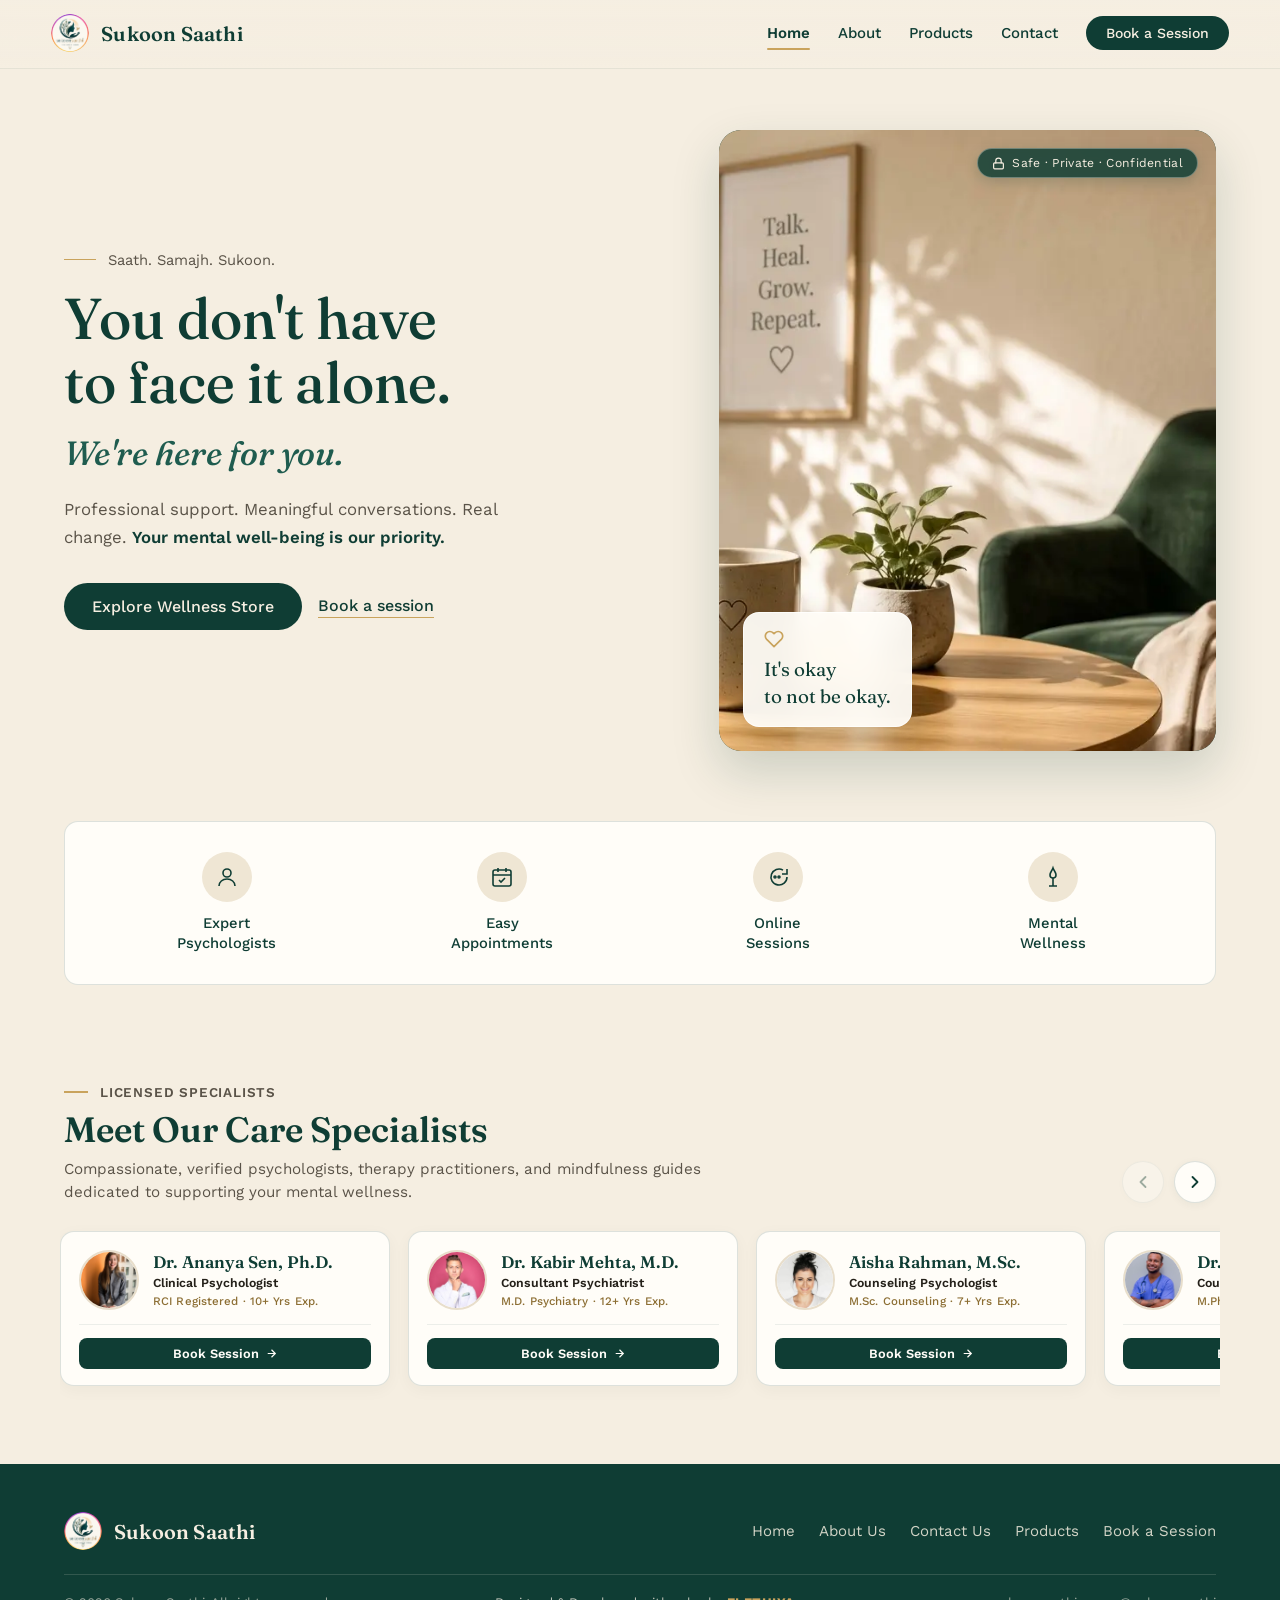
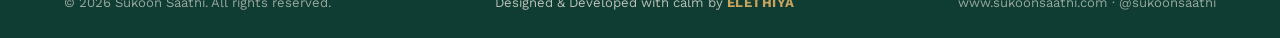
==== commit efc3921a: "added ECWCPFC" ====
--- a/index.html
+++ b/index.html
@@ -399,6 +399,7 @@
   </div>
   <div class="footer-bottom">
     <span>© <span id="year"></span> Sukoon Saathi. All rights reserved.</span>
+    <span class="footer-credit" style="color: rgba(245, 238, 225, 0.75);">Designed &amp; Developed with calm by <strong style="color: var(--gold); letter-spacing: 0.5px;">ELETHIYA</strong></span>
     <span>www.sukoonsaathi.com · @sukoonsaathi</span>
   </div>
 </footer>
--- a/css/style.css
+++ b/css/style.css
@@ -878,7 +878,7 @@
   display: flex;
   align-items: center;
   gap: 14px;
-  margin-bottom: 13px;
+  margin-bottom: 0;
 }
 
 .specialist-avatar-wrap {
@@ -994,41 +994,32 @@
 .specialist-footer {
   display: flex;
   align-items: center;
-  justify-content: space-between;
-  gap: 10px;
+  justify-content: center;
   border-top: 1px solid rgba(15, 61, 52, 0.08);
-  padding-top: 11px;
-  margin-top: auto;
+  padding-top: 13px;
+  margin-top: 14px;
 }
 
 .specialist-availability {
-  font-size: 0.72rem;
-  font-weight: 600;
-  color: #1e6d42;
-  display: inline-flex;
-  align-items: center;
-  gap: 5px;
+  display: none;
 }
 
 .avail-dot {
-  width: 7px;
-  height: 7px;
-  border-radius: 50%;
-  background: #22c55e;
-  display: inline-block;
-  box-shadow: 0 0 0 2px rgba(34, 197, 94, 0.2);
+  display: none;
 }
 
 .btn-book-specialist {
+  width: 100%;
+  justify-content: center;
   background: var(--forest);
   color: #fffdf8;
-  padding: 6.5px 12.5px;
-  border-radius: 7px;
-  font-size: 0.77rem;
+  padding: 8px 14px;
+  border-radius: 8px;
+  font-size: 0.8rem;
   font-weight: 600;
   display: inline-flex;
   align-items: center;
-  gap: 5px;
+  gap: 6px;
   text-decoration: none;
   transition: all 0.18s ease;
   font-family: var(--sans);
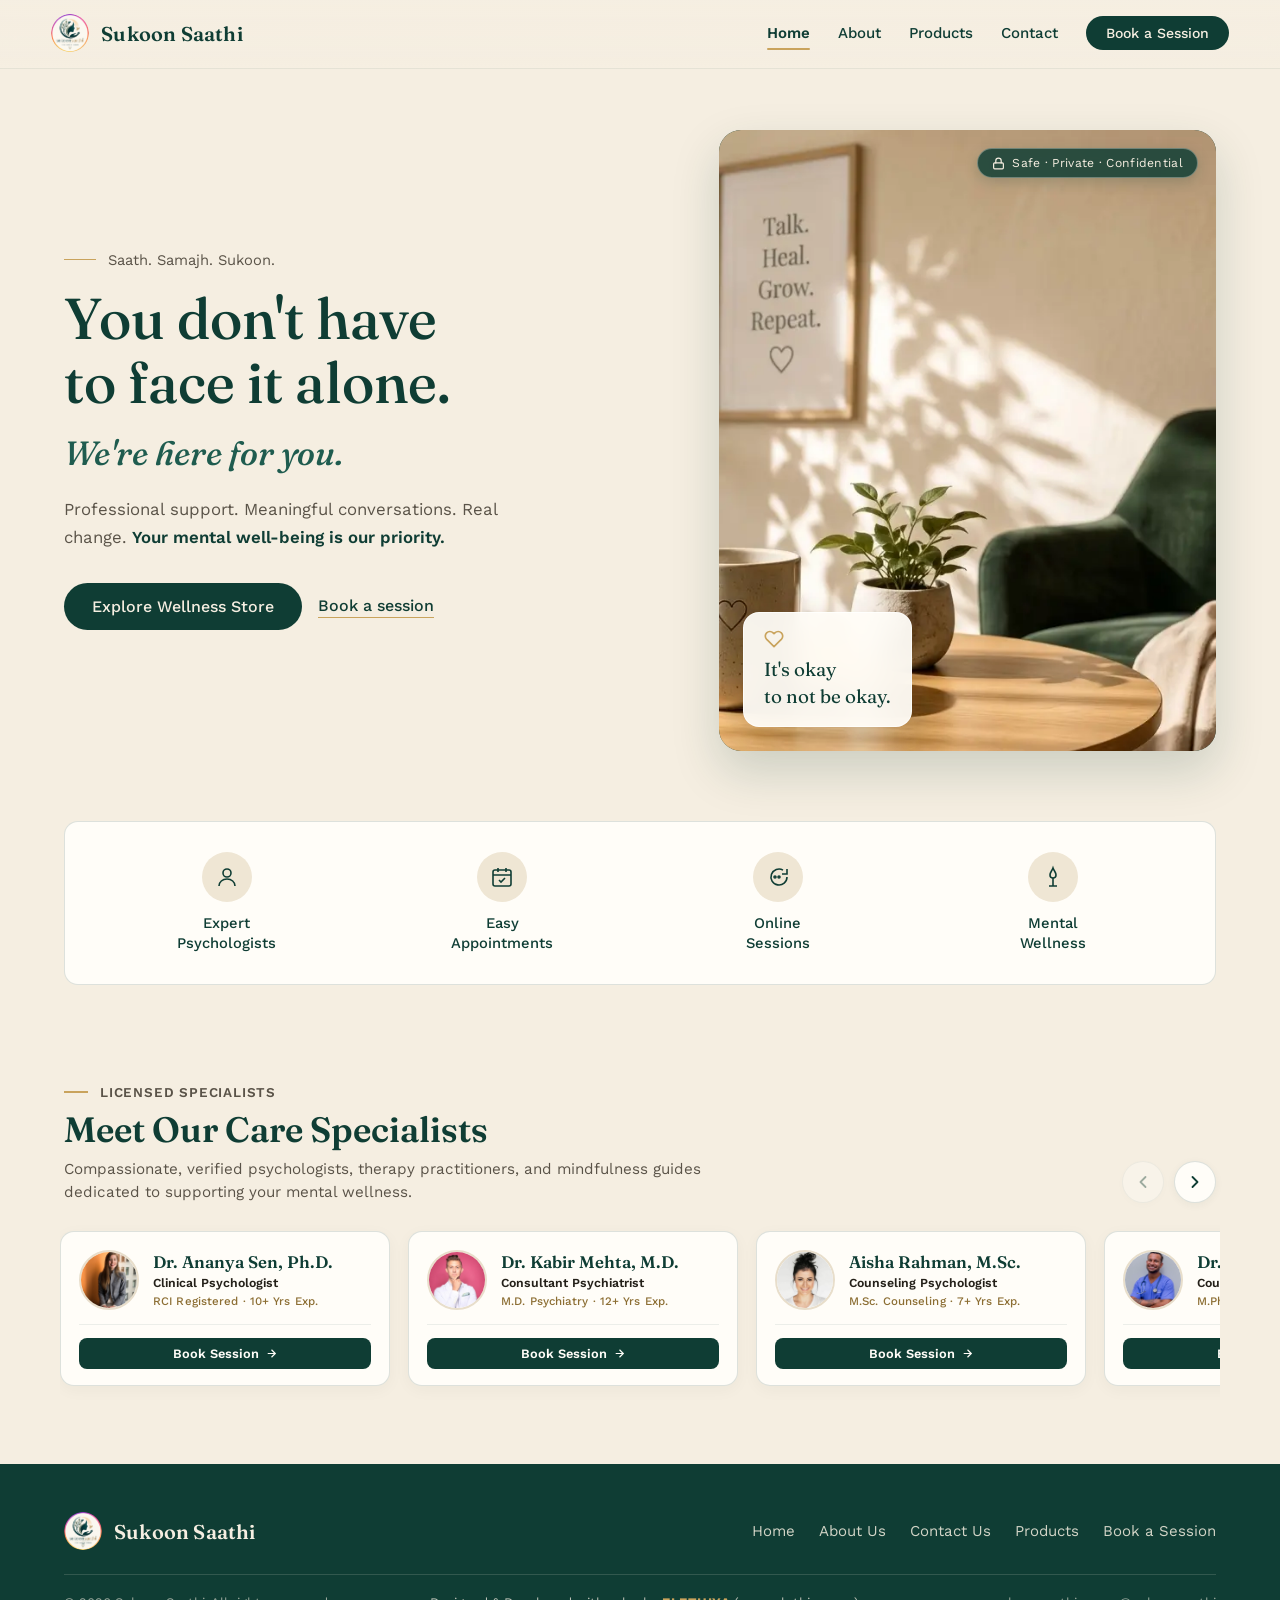
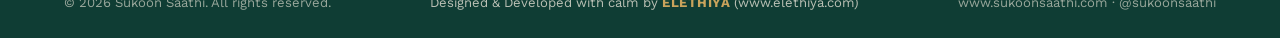
==== commit 5830e39a: "added elethiya" ====
--- a/index.html
+++ b/index.html
@@ -399,7 +399,7 @@
   </div>
   <div class="footer-bottom">
     <span>© <span id="year"></span> Sukoon Saathi. All rights reserved.</span>
-    <span class="footer-credit" style="color: rgba(245, 238, 225, 0.75);">Designed &amp; Developed with calm by <strong style="color: var(--gold); letter-spacing: 0.5px;">ELETHIYA</strong></span>
+    <span class="footer-credit" style="color: rgba(245, 238, 225, 0.75);">Designed &amp; Developed with calm by <a href="https://www.elethiya.com" target="_blank" rel="noopener noreferrer" class="credit-brand" style="color: var(--gold); letter-spacing: 0.5px; text-decoration: none; font-weight: 700;">ELETHIYA</a> (<a href="https://www.elethiya.com" target="_blank" rel="noopener noreferrer" class="credit-url" style="color: inherit; text-decoration: none;">www.elethiya.com</a>)</span>
     <span>www.sukoonsaathi.com · @sukoonsaathi</span>
   </div>
 </footer>
--- a/css/style.css
+++ b/css/style.css
@@ -1402,6 +1402,35 @@
   color: rgba(245, 238, 225, 0.6);
 }
 
+.footer-credit {
+  color: rgba(245, 238, 225, 0.75);
+}
+
+.footer-credit a {
+  text-decoration: none;
+  transition: color 0.2s ease, opacity 0.2s ease;
+}
+
+.footer-credit .credit-brand {
+  color: var(--gold);
+  letter-spacing: 0.5px;
+  font-weight: 700;
+}
+
+.footer-credit .credit-brand:hover {
+  text-decoration: underline;
+  opacity: 0.9;
+}
+
+.footer-credit .credit-url {
+  color: rgba(245, 238, 225, 0.75);
+}
+
+.footer-credit .credit-url:hover {
+  color: var(--gold);
+  text-decoration: underline;
+}
+
 /* ==========================================
    Responsive Breakpoints & Mobile UI
    ========================================== */
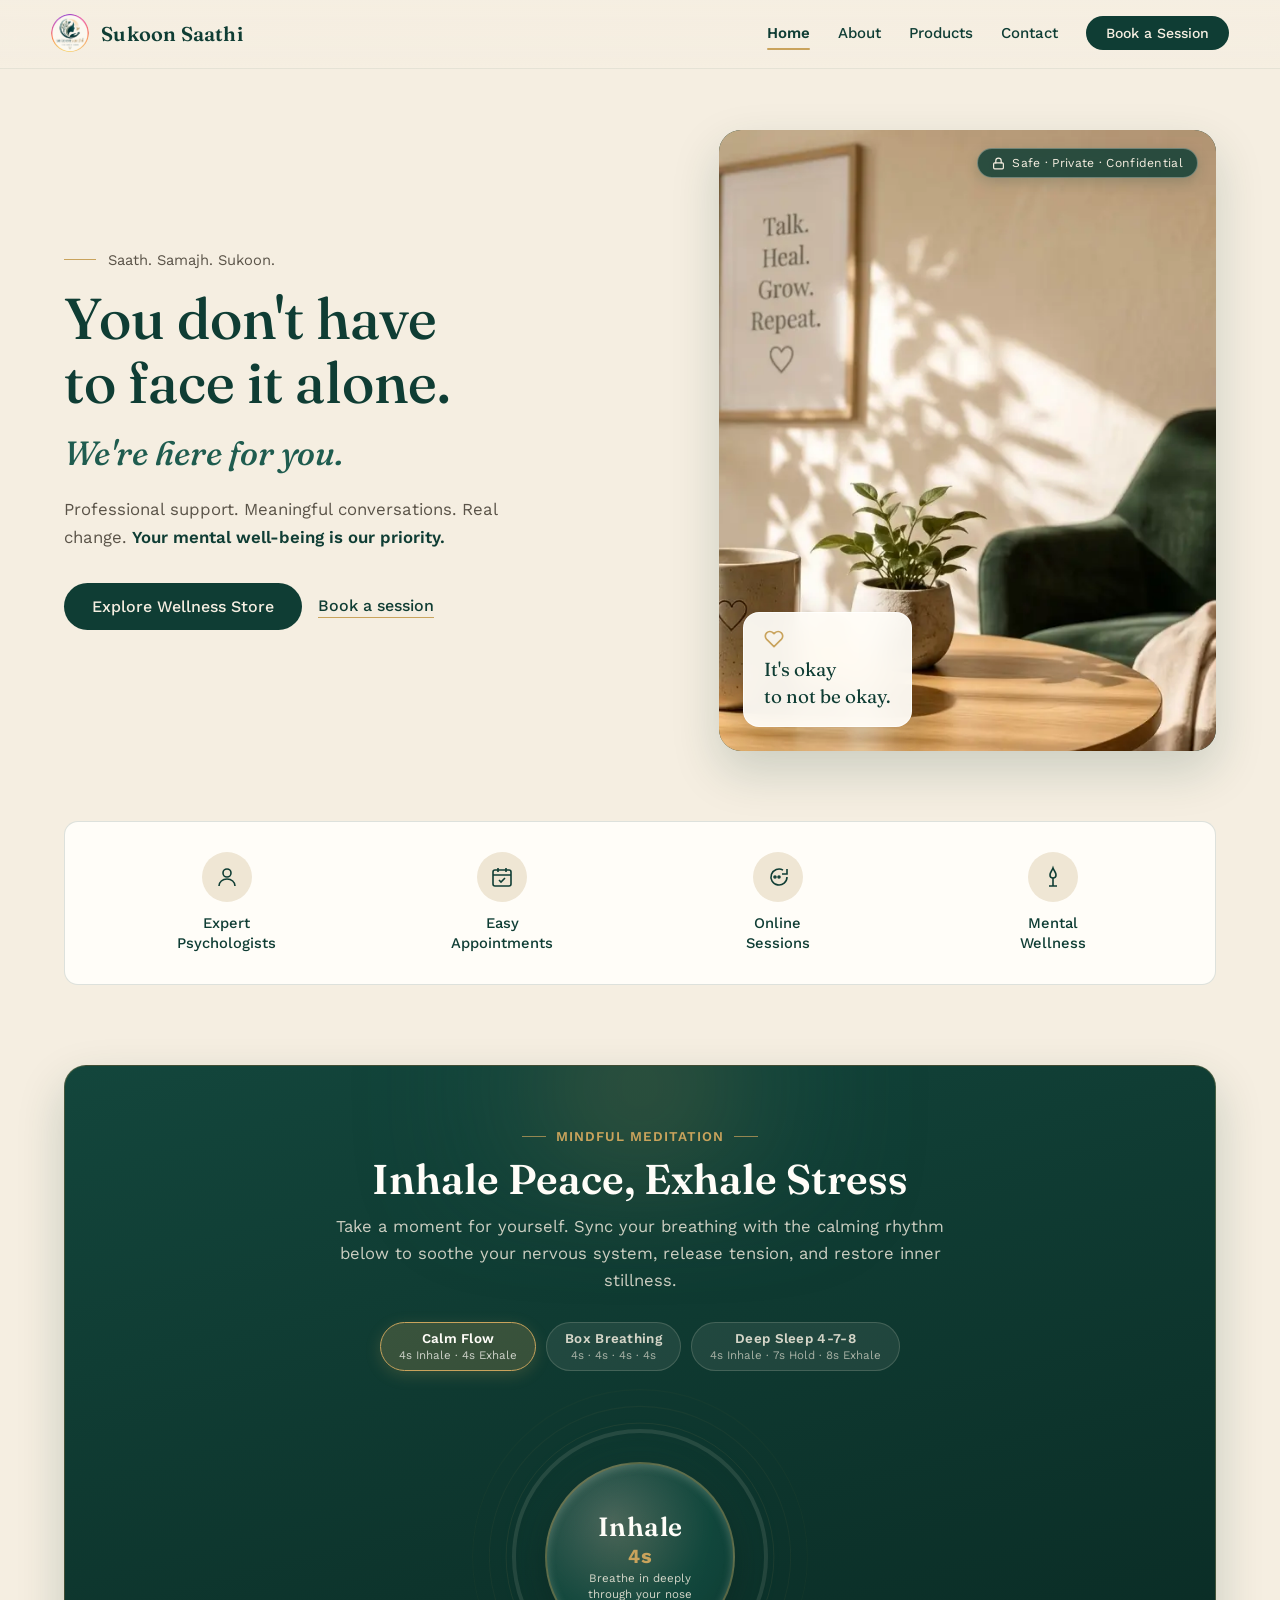
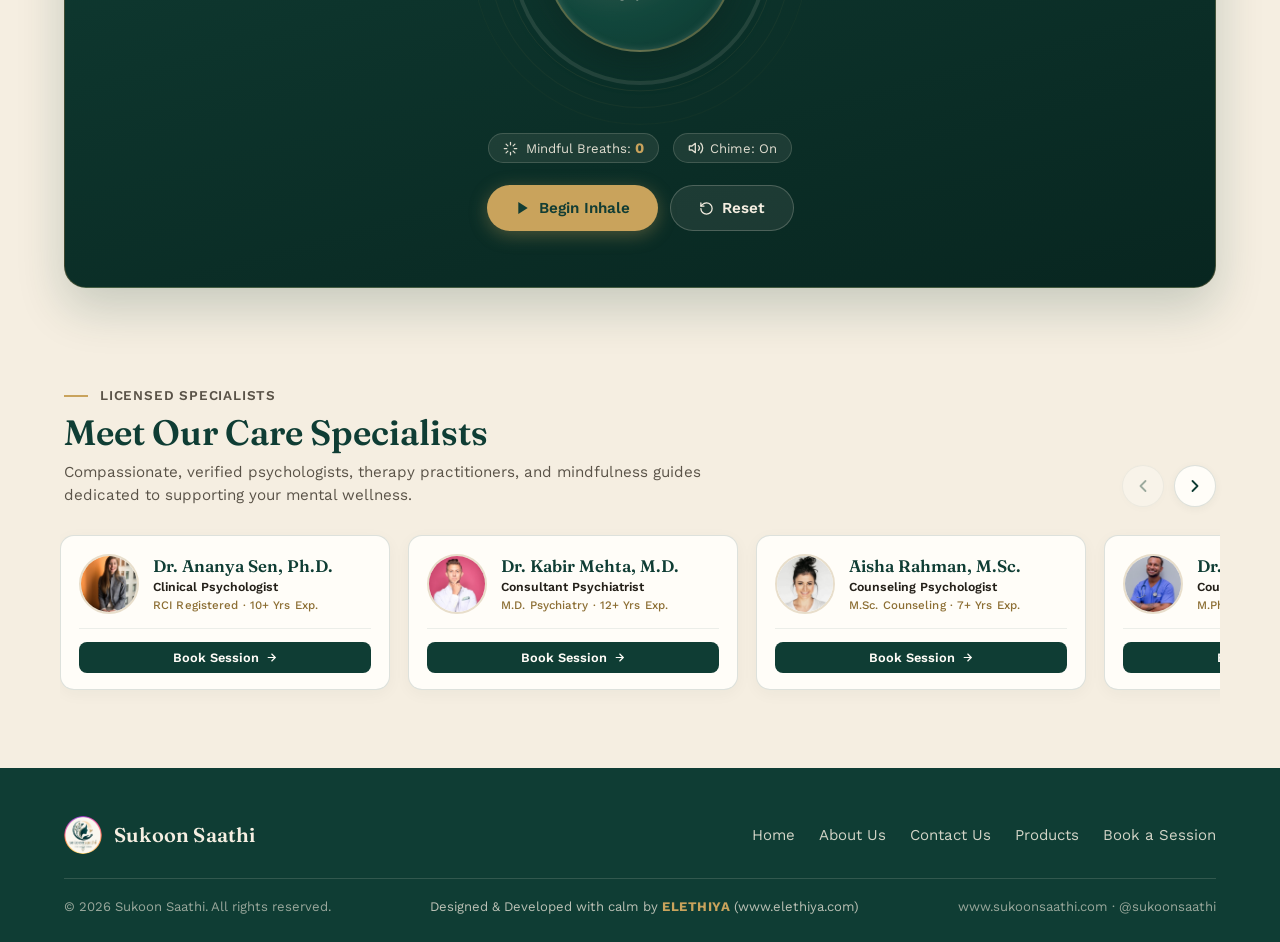
==== commit b5c9e8d2: "added inhale or exhale system" ====
--- a/index.html
+++ b/index.html
@@ -115,6 +115,89 @@
       </div>
     </section>
 
+    <!-- ===== MINDFUL BREATHING MEDITATION (HOME PAGE) ===== -->
+    <section class="meditation-section" id="meditationSection" aria-labelledby="meditationTitle">
+      <div class="meditation-card">
+        <div class="meditation-header">
+          <span class="eyebrow-line">Mindful Meditation</span>
+          <h2 id="meditationTitle" class="meditation-title">Inhale Peace, Exhale Stress</h2>
+          <p class="meditation-subtitle">
+            Take a moment for yourself. Sync your breathing with the calming rhythm below to soothe your nervous system, release tension, and restore inner stillness.
+          </p>
+        </div>
+
+        <!-- Mode selector pills -->
+        <div class="meditation-modes" role="tablist" aria-label="Breathing techniques">
+          <button type="button" class="meditation-mode-btn active" data-mode="calm" role="tab" aria-selected="true">
+            <span class="mode-name">Calm Flow</span>
+            <span class="mode-pattern">4s Inhale · 4s Exhale</span>
+          </button>
+          <button type="button" class="meditation-mode-btn" data-mode="box" role="tab" aria-selected="false">
+            <span class="mode-name">Box Breathing</span>
+            <span class="mode-pattern">4s · 4s · 4s · 4s</span>
+          </button>
+          <button type="button" class="meditation-mode-btn" data-mode="relax" role="tab" aria-selected="false">
+            <span class="mode-name">Deep Sleep 4-7-8</span>
+            <span class="mode-pattern">4s Inhale · 7s Hold · 8s Exhale</span>
+          </button>
+        </div>
+
+        <!-- Interactive Breathing Circle Visualization -->
+        <div class="meditation-visual-wrap">
+          <div class="meditation-aura" id="meditationAura" aria-hidden="true"></div>
+          <div class="meditation-rings" aria-hidden="true">
+            <span class="ring ring-1"></span>
+            <span class="ring ring-2"></span>
+            <span class="ring ring-3"></span>
+          </div>
+
+          <!-- SVG Progress Circle -->
+          <svg class="meditation-progress-svg" viewBox="0 0 280 280" aria-hidden="true">
+            <circle class="progress-meter-bg" cx="140" cy="140" r="126" />
+            <circle class="progress-meter-bar" id="meditationProgressBar" cx="140" cy="140" r="126" />
+          </svg>
+
+          <!-- Dynamic Breathing Bubble -->
+          <div class="meditation-bubble" id="meditationBubble" role="status" aria-live="polite">
+            <div class="bubble-inner">
+              <span class="bubble-phase" id="bubblePhase">Inhale</span>
+              <span class="bubble-countdown" id="bubbleCountdown">4s</span>
+              <span class="bubble-prompt" id="bubblePrompt">Breathe in gently through nose</span>
+            </div>
+          </div>
+        </div>
+
+        <!-- Stats and Controls -->
+        <div class="meditation-footer">
+          <div class="meditation-stats">
+            <span class="stat-badge">
+              <svg width="15" height="15" viewBox="0 0 24 24" fill="none" stroke="currentColor" stroke-width="2" stroke-linecap="round" stroke-linejoin="round" aria-hidden="true"><path d="M12 2v4M12 18v4M4.93 4.93l2.83 2.83M16.24 16.24l2.83 2.83M2 12h4M18 12h4M4.93 19.07l2.83-2.83M16.24 7.76l2.83-2.83"/></svg>
+              <span>Mindful Breaths: <strong id="breathsCount">0</strong></span>
+            </span>
+            <span class="stat-badge sound-toggle-badge">
+              <button type="button" class="sound-toggle-btn" id="meditationSoundBtn" aria-label="Toggle soothing chime sound" title="Toggle soothing chime">
+                <svg class="sound-icon-on" width="16" height="16" viewBox="0 0 24 24" fill="none" stroke="currentColor" stroke-width="2" stroke-linecap="round" stroke-linejoin="round"><polygon points="11 5 6 9 2 9 2 15 6 15 11 19 11 5"></polygon><path d="M19.07 4.93a10 10 0 0 1 0 14.14M15.54 8.46a5 5 0 0 1 0 7.07"></path></svg>
+                <svg class="sound-icon-off" width="16" height="16" viewBox="0 0 24 24" fill="none" stroke="currentColor" stroke-width="2" stroke-linecap="round" stroke-linejoin="round" style="display:none;"><polygon points="11 5 6 9 2 9 2 15 6 15 11 19 11 5"></polygon><line x1="23" y1="9" x2="17" y2="15"></line><line x1="17" y1="9" x2="23" y2="15"></line></svg>
+                <span id="soundLabel">Chime: On</span>
+              </button>
+            </span>
+          </div>
+
+          <div class="meditation-actions">
+            <button type="button" class="meditation-btn primary" id="meditationPlayBtn" aria-label="Start or pause breathing exercise">
+              <svg class="play-icon" width="16" height="16" viewBox="0 0 24 24" fill="currentColor"><polygon points="5 3 19 12 5 21 5 3"></polygon></svg>
+              <svg class="pause-icon" width="16" height="16" viewBox="0 0 24 24" fill="currentColor" style="display:none;"><rect x="6" y="4" width="4" height="16"></rect><rect x="14" y="4" width="4" height="16"></rect></svg>
+              <span id="playBtnText">Begin Inhale</span>
+            </button>
+            <button type="button" class="meditation-btn ghost" id="meditationResetBtn" aria-label="Reset breathing exercise">
+              <svg width="15" height="15" viewBox="0 0 24 24" fill="none" stroke="currentColor" stroke-width="2" stroke-linecap="round" stroke-linejoin="round"><path d="M3 12a9 9 0 1 0 9-9 9.75 9.75 0 0 0-6.74 2.74L3 8"></path><path d="M3 3v5h5"></path></svg>
+              <span>Reset</span>
+            </button>
+          </div>
+        </div>
+      </div>
+    </section>
+
     <!-- ===== SPECIALISTS SECTION (HOME PAGE) ===== -->
     <section class="specialists-section" aria-labelledby="homeSpecialistsHeading">
       <div class="specialists-header">
--- a/css/style.css
+++ b/css/style.css
@@ -578,6 +578,491 @@
   font-weight: 500;
   color: var(--forest);
   line-height: 1.35;
+}
+
+/* ---------- Mindful Breathing Meditation Section ---------- */
+.meditation-section {
+  padding: 10px clamp(18px, 5vw, 80px) 70px;
+}
+
+.meditation-card {
+  background: linear-gradient(165deg, #13463c 0%, #0d342c 55%, #082620 100%);
+  border: 1px solid rgba(201, 163, 92, 0.28);
+  border-radius: 22px;
+  color: #f5eee1;
+  padding: clamp(32px, 5vw, 56px) clamp(20px, 4vw, 48px);
+  box-shadow: 0 20px 48px rgba(15, 61, 52, 0.2);
+  display: flex;
+  flex-direction: column;
+  align-items: center;
+  text-align: center;
+  position: relative;
+  overflow: hidden;
+}
+
+.meditation-card::before {
+  content: "";
+  position: absolute;
+  top: -120px;
+  left: 50%;
+  transform: translateX(-50%);
+  width: 440px;
+  height: 280px;
+  background: radial-gradient(circle, rgba(201, 163, 92, 0.18) 0%, rgba(31, 92, 79, 0.12) 60%, transparent 100%);
+  filter: blur(40px);
+  pointer-events: none;
+}
+
+.meditation-header {
+  max-width: 640px;
+  margin-bottom: 28px;
+  position: relative;
+  z-index: 1;
+}
+
+.meditation-header .eyebrow-line {
+  display: inline-flex;
+  align-items: center;
+  gap: 10px;
+  color: var(--gold);
+  font-size: 0.84rem;
+  letter-spacing: 1px;
+  text-transform: uppercase;
+  font-weight: 600;
+  margin-bottom: 10px;
+}
+
+.meditation-header .eyebrow-line::before,
+.meditation-header .eyebrow-line::after {
+  content: "";
+  width: 24px;
+  height: 1px;
+  background: var(--gold);
+  opacity: 0.7;
+}
+
+.meditation-title {
+  font-family: var(--serif);
+  font-size: clamp(1.8rem, 3.6vw, 2.6rem);
+  font-weight: 600;
+  color: #fffdf8;
+  margin: 0 0 10px;
+  line-height: 1.22;
+}
+
+.meditation-subtitle {
+  font-size: clamp(0.92rem, 1.6vw, 1.04rem);
+  line-height: 1.6;
+  color: rgba(245, 238, 225, 0.82);
+  margin: 0;
+}
+
+/* Mode Pills */
+.meditation-modes {
+  display: flex;
+  gap: 10px;
+  flex-wrap: wrap;
+  justify-content: center;
+  margin-bottom: 36px;
+  position: relative;
+  z-index: 1;
+}
+
+.meditation-mode-btn {
+  background: rgba(245, 238, 225, 0.08);
+  border: 1px solid rgba(245, 238, 225, 0.16);
+  border-radius: 999px;
+  padding: 8px 18px;
+  color: rgba(245, 238, 225, 0.85);
+  font-size: 0.84rem;
+  display: inline-flex;
+  flex-direction: column;
+  align-items: center;
+  gap: 2px;
+  cursor: pointer;
+  transition: all 0.25s cubic-bezier(0.16, 1, 0.3, 1);
+}
+
+.meditation-mode-btn:hover {
+  background: rgba(245, 238, 225, 0.14);
+  border-color: rgba(201, 163, 92, 0.4);
+  color: #fffdf8;
+  transform: translateY(-1px);
+}
+
+.meditation-mode-btn.active {
+  background: rgba(201, 163, 92, 0.22);
+  border-color: var(--gold);
+  color: #fffdf8;
+  box-shadow: 0 4px 16px rgba(201, 163, 92, 0.2);
+}
+
+.meditation-mode-btn .mode-name {
+  font-weight: 600;
+  letter-spacing: 0.3px;
+}
+
+.meditation-mode-btn .mode-pattern {
+  font-size: 0.72rem;
+  opacity: 0.75;
+}
+
+/* Breathing Bubble Visualization Container */
+.meditation-visual-wrap {
+  position: relative;
+  width: 280px;
+  height: 280px;
+  display: flex;
+  align-items: center;
+  justify-content: center;
+  margin: 10px auto 36px;
+  z-index: 1;
+}
+
+/* Ambient glow and ripple rings */
+.meditation-aura {
+  position: absolute;
+  inset: 15px;
+  border-radius: 50%;
+  background: radial-gradient(circle, rgba(201, 163, 92, 0.25) 0%, rgba(31, 92, 79, 0.3) 50%, transparent 75%);
+  filter: blur(20px);
+  pointer-events: none;
+  opacity: 0.6;
+  transform: scale(0.9);
+  transition: transform 1s ease, opacity 1s ease;
+}
+
+.meditation-visual-wrap.is-inhale .meditation-aura {
+  transform: scale(1.4);
+  opacity: 0.95;
+}
+
+.meditation-visual-wrap.is-hold .meditation-aura {
+  transform: scale(1.35);
+  opacity: 0.85;
+}
+
+.meditation-visual-wrap.is-exhale .meditation-aura {
+  transform: scale(0.85);
+  opacity: 0.45;
+}
+
+.meditation-rings {
+  position: absolute;
+  inset: 0;
+  pointer-events: none;
+}
+
+.meditation-rings .ring {
+  position: absolute;
+  inset: 0;
+  border-radius: 50%;
+  border: 1px solid rgba(201, 163, 92, 0.18);
+  transition: transform 1s cubic-bezier(0.2, 0.8, 0.2, 1), opacity 1s ease;
+}
+
+.meditation-rings .ring-1 {
+  transform: scale(0.96);
+  opacity: 0.5;
+}
+
+.meditation-rings .ring-2 {
+  transform: scale(1.08);
+  opacity: 0.3;
+}
+
+.meditation-rings .ring-3 {
+  transform: scale(1.2);
+  opacity: 0.15;
+}
+
+.meditation-visual-wrap.is-inhale .meditation-rings .ring-1 {
+  transform: scale(1.15);
+  opacity: 0.7;
+}
+
+.meditation-visual-wrap.is-inhale .meditation-rings .ring-2 {
+  transform: scale(1.28);
+  opacity: 0.45;
+}
+
+.meditation-visual-wrap.is-inhale .meditation-rings .ring-3 {
+  transform: scale(1.42);
+  opacity: 0.25;
+}
+
+.meditation-visual-wrap.is-exhale .meditation-rings .ring-1 {
+  transform: scale(0.9);
+  opacity: 0.35;
+}
+
+.meditation-visual-wrap.is-exhale .meditation-rings .ring-2 {
+  transform: scale(1);
+  opacity: 0.2;
+}
+
+.meditation-visual-wrap.is-exhale .meditation-rings .ring-3 {
+  transform: scale(1.1);
+  opacity: 0.1;
+}
+
+/* SVG Progress Meter */
+.meditation-progress-svg {
+  position: absolute;
+  inset: 0;
+  width: 100%;
+  height: 100%;
+  transform: rotate(-90deg);
+  pointer-events: none;
+}
+
+.progress-meter-bg {
+  fill: none;
+  stroke: rgba(245, 238, 225, 0.1);
+  stroke-width: 4;
+}
+
+.progress-meter-bar {
+  fill: none;
+  stroke: var(--gold);
+  stroke-width: 4;
+  stroke-linecap: round;
+  stroke-dasharray: 791.68;
+  stroke-dashoffset: 791.68;
+  transition: stroke-dashoffset 0.1s linear, stroke 0.4s ease;
+}
+
+/* Central Breathing Bubble */
+.meditation-bubble {
+  position: relative;
+  width: 190px;
+  height: 190px;
+  border-radius: 50%;
+  background: radial-gradient(circle at 35% 30%, rgba(245, 238, 225, 0.22) 0%, rgba(18, 72, 61, 0.95) 55%, #0d3830 100%);
+  border: 2px solid rgba(201, 163, 92, 0.4);
+  box-shadow: 0 10px 32px rgba(0, 0, 0, 0.25), inset 0 2px 8px rgba(245, 238, 225, 0.25);
+  display: flex;
+  align-items: center;
+  justify-content: center;
+  padding: 16px;
+  transform: scale(1);
+  transition: transform 1s cubic-bezier(0.4, 0, 0.2, 1), box-shadow 0.6s ease, border-color 0.4s ease;
+  user-select: none;
+  -webkit-user-select: none;
+}
+
+.meditation-bubble .bubble-inner {
+  display: flex;
+  flex-direction: column;
+  align-items: center;
+  justify-content: center;
+  text-align: center;
+  gap: 4px;
+}
+
+.bubble-phase {
+  font-family: var(--serif);
+  font-size: 1.65rem;
+  font-weight: 600;
+  color: #fffdf8;
+  letter-spacing: 0.5px;
+  line-height: 1.1;
+  transition: color 0.3s ease;
+}
+
+.bubble-countdown {
+  font-size: 1.25rem;
+  font-weight: 700;
+  color: var(--gold);
+  line-height: 1.1;
+  letter-spacing: 0.5px;
+  font-variant-numeric: tabular-nums;
+}
+
+.bubble-prompt {
+  font-size: 0.72rem;
+  color: rgba(245, 238, 225, 0.85);
+  line-height: 1.35;
+  max-width: 140px;
+  transition: opacity 0.3s ease;
+}
+
+/* Phase classes applied by JS to bubble */
+.meditation-bubble.phase-inhale {
+  border-color: var(--gold);
+  box-shadow: 0 14px 44px rgba(201, 163, 92, 0.3), inset 0 2px 14px rgba(201, 163, 92, 0.35);
+}
+
+.meditation-bubble.phase-hold {
+  border-color: rgba(245, 238, 225, 0.7);
+  box-shadow: 0 10px 36px rgba(245, 238, 225, 0.2), inset 0 2px 10px rgba(245, 238, 225, 0.3);
+}
+
+.meditation-bubble.phase-exhale {
+  border-color: rgba(31, 92, 79, 0.8);
+  box-shadow: 0 6px 20px rgba(0, 0, 0, 0.2), inset 0 1px 6px rgba(245, 238, 225, 0.15);
+}
+
+/* Footer Controls & Stats */
+.meditation-footer {
+  display: flex;
+  flex-direction: column;
+  align-items: center;
+  gap: 22px;
+  width: 100%;
+  max-width: 520px;
+  position: relative;
+  z-index: 1;
+}
+
+.meditation-stats {
+  display: flex;
+  align-items: center;
+  justify-content: center;
+  gap: 14px;
+  flex-wrap: wrap;
+}
+
+.stat-badge {
+  display: inline-flex;
+  align-items: center;
+  gap: 8px;
+  background: rgba(245, 238, 225, 0.08);
+  border: 1px solid rgba(245, 238, 225, 0.16);
+  border-radius: 999px;
+  padding: 6px 14px;
+  font-size: 0.82rem;
+  color: rgba(245, 238, 225, 0.9);
+}
+
+.stat-badge strong {
+  color: var(--gold);
+  font-size: 0.9rem;
+}
+
+.sound-toggle-btn {
+  background: none;
+  border: none;
+  color: inherit;
+  font: inherit;
+  display: inline-flex;
+  align-items: center;
+  gap: 6px;
+  cursor: pointer;
+  padding: 0;
+  transition: color 0.2s ease;
+}
+
+.sound-toggle-btn:hover {
+  color: var(--gold);
+}
+
+.meditation-actions {
+  display: flex;
+  align-items: center;
+  justify-content: center;
+  gap: 12px;
+  flex-wrap: wrap;
+}
+
+.meditation-btn {
+  display: inline-flex;
+  align-items: center;
+  justify-content: center;
+  gap: 8px;
+  padding: 12px 28px;
+  border-radius: 999px;
+  font-size: 0.95rem;
+  font-weight: 600;
+  cursor: pointer;
+  transition: all 0.2s cubic-bezier(0.16, 1, 0.3, 1);
+  min-height: 46px;
+}
+
+.meditation-btn.primary {
+  background: var(--gold);
+  color: #123d34;
+  border: none;
+  box-shadow: 0 4px 18px rgba(201, 163, 92, 0.35);
+}
+
+.meditation-btn.primary:hover {
+  background: #d8b46e;
+  transform: translateY(-2px);
+  box-shadow: 0 6px 22px rgba(201, 163, 92, 0.45);
+}
+
+.meditation-btn.primary:active {
+  transform: scale(0.96);
+}
+
+.meditation-btn.ghost {
+  background: rgba(245, 238, 225, 0.08);
+  color: #f5eee1;
+  border: 1px solid rgba(245, 238, 225, 0.22);
+}
+
+.meditation-btn.ghost:hover {
+  background: rgba(245, 238, 225, 0.16);
+  border-color: rgba(245, 238, 225, 0.4);
+  color: #fffdf8;
+  transform: translateY(-1px);
+}
+
+.meditation-btn.ghost:active {
+  transform: scale(0.96);
+}
+
+/* Mobile responsive adjustments */
+@media (max-width: 640px) {
+  .meditation-section {
+    padding: 10px 16px 50px;
+  }
+
+  .meditation-card {
+    padding: 32px 16px;
+    border-radius: 18px;
+  }
+
+  .meditation-visual-wrap {
+    width: 240px;
+    height: 240px;
+    margin: 6px auto 28px;
+  }
+
+  .meditation-bubble {
+    width: 164px;
+    height: 164px;
+  }
+
+  .bubble-phase {
+    font-size: 1.45rem;
+  }
+
+  .bubble-countdown {
+    font-size: 1.1rem;
+  }
+
+  .bubble-prompt {
+    font-size: 0.68rem;
+    max-width: 120px;
+  }
+
+  .meditation-mode-btn {
+    padding: 7px 14px;
+    font-size: 0.78rem;
+  }
+
+  .meditation-actions {
+    width: 100%;
+  }
+
+  .meditation-btn {
+    flex: 1;
+    min-width: 130px;
+    padding: 11px 18px;
+    font-size: 0.88rem;
+  }
 }
 
 /* ---------- Generic Page Header ---------- */
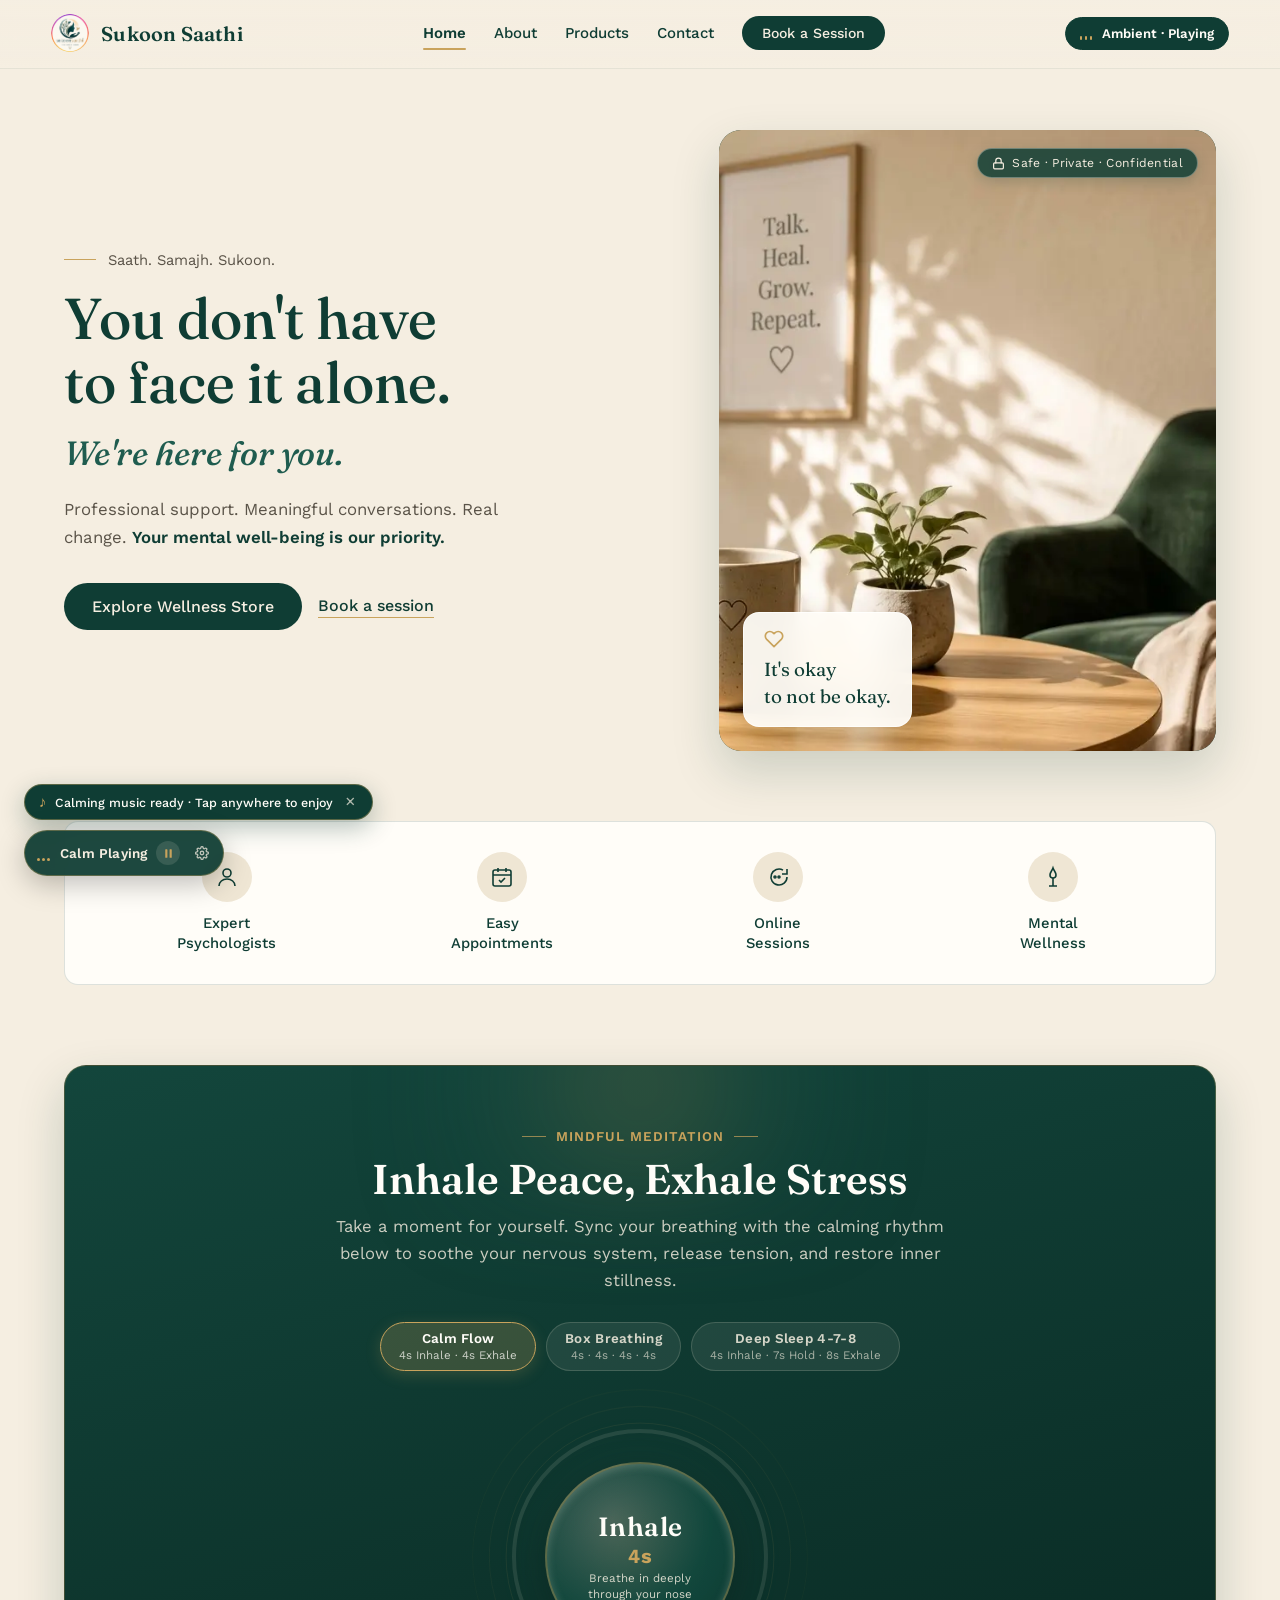
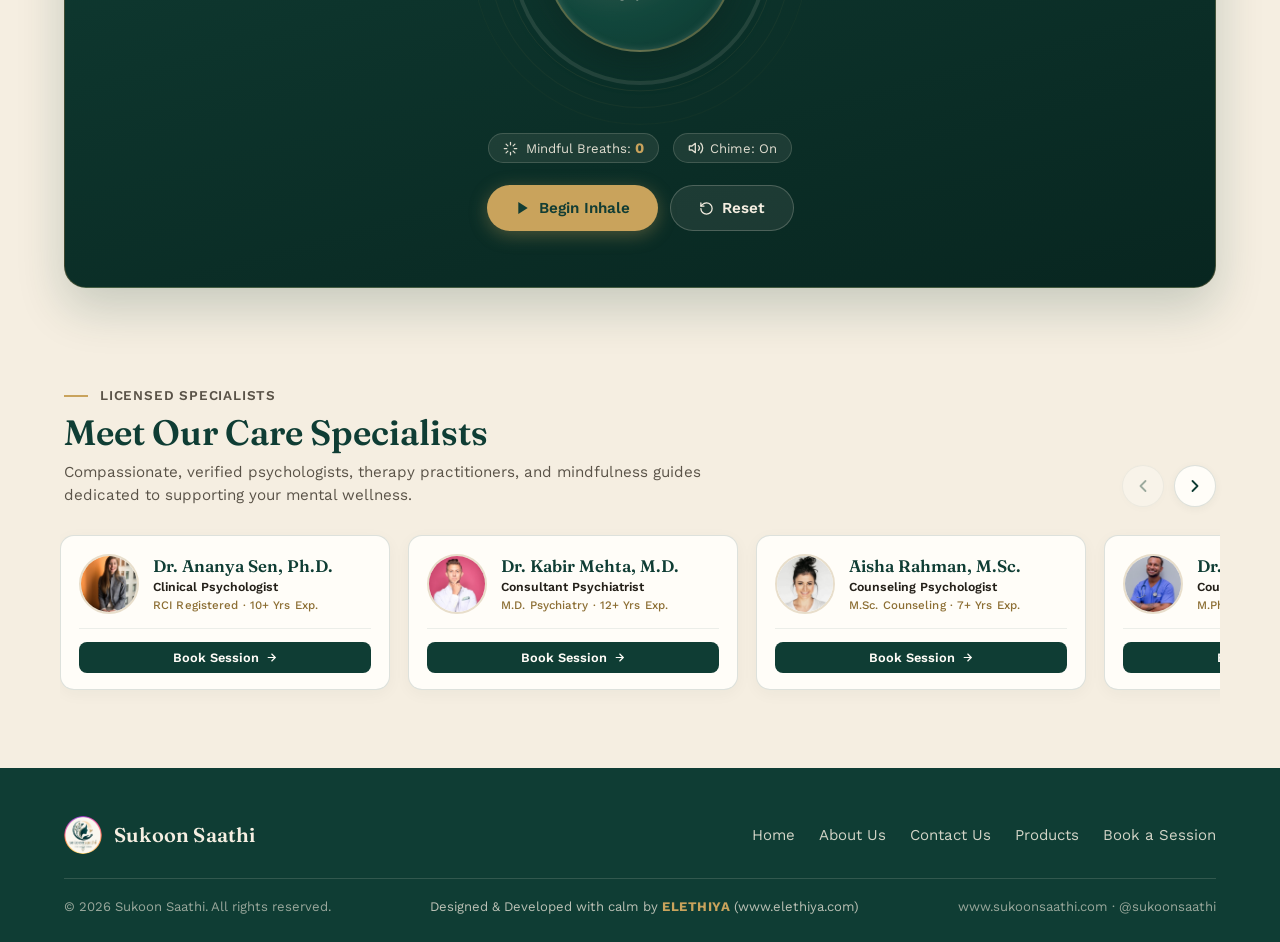
==== commit 9a032d7e: "added bg music system" ====
--- a/index.html
+++ b/index.html
@@ -34,10 +34,19 @@
     <a href="#contact" class="topbar-link" data-nav="contact">Contact</a>
     <a href="#book" class="topbar-btn" data-nav="book">Book a Session</a>
   </nav>
-  <!-- Mobile Hamburger Menu Button -->
-  <button class="dots-btn" id="menuOpenBtn" aria-label="Open menu" aria-expanded="false" aria-controls="menuOverlay">
-    <span></span><span></span><span></span>
-  </button>
+  <div class="topbar-actions">
+    <!-- Topbar Ambient Music Button -->
+    <button type="button" class="topbar-music-btn" id="topbarMusicBtn" aria-label="Toggle background meditation music" title="Toggle background ambient music">
+      <span class="topbar-music-wave" aria-hidden="true">
+        <span></span><span></span><span></span>
+      </span>
+      <span class="topbar-music-text" id="topbarMusicText">Ambient</span>
+    </button>
+    <!-- Mobile Hamburger Menu Button -->
+    <button class="dots-btn" id="menuOpenBtn" aria-label="Open menu" aria-expanded="false" aria-controls="menuOverlay">
+      <span></span><span></span><span></span>
+    </button>
+  </div>
 </header>
 
 <!-- ===== Fullscreen menu ===== -->
@@ -51,8 +60,14 @@
     <li><a href="#book" data-nav="book"><span class="num">05</span> Book a Session</a></li>
   </ul>
   <div class="menu-foot">
-    <span>www.sukoonsaathi.com</span>
-    <span>@sukoonsaathi</span>
+    <button type="button" class="menu-music-toggle" id="menuMusicToggle" aria-label="Toggle ambient meditation music">
+      <span class="menu-music-icon">♪</span>
+      <span class="menu-music-text" id="menuMusicText">Ambient Music: Playing</span>
+    </button>
+    <div class="menu-foot-links" style="display:flex; gap:24px; width:100%;">
+      <span>www.sukoonsaathi.com</span>
+      <span>@sukoonsaathi</span>
+    </div>
   </div>
 </nav>
 
@@ -543,6 +558,79 @@
   </div>
 </div>
 
+<!-- ===== Ambient Background Music System ===== -->
+<div class="bg-music-widget" id="bgMusicWidget" aria-label="Background Ambient Music Player">
+  <!-- Background Audio Element -->
+  <audio id="bgMusicAudio" loop preload="auto" src="assets/audio/sukoon-ambient.mp3"></audio>
+
+  <!-- Autoplay Interaction Prompt Banner -->
+  <div class="bg-music-prompt" id="bgMusicPrompt" role="status" aria-live="polite">
+    <span class="prompt-icon">♪</span>
+    <span class="prompt-text">Calming music ready · Tap anywhere to enjoy</span>
+    <button type="button" class="prompt-close" id="bgMusicPromptClose" aria-label="Dismiss banner">&times;</button>
+  </div>
+
+  <!-- Music Pill Control Button -->
+  <div class="bg-music-pill" id="bgMusicPill">
+    <button type="button" class="music-toggle-btn" id="bgMusicToggleBtn" aria-label="Play or pause background ambient music" title="Toggle background ambient music">
+      <span class="music-equalizer" id="bgMusicEqualizer" aria-hidden="true">
+        <span class="bar bar-1"></span>
+        <span class="bar bar-2"></span>
+        <span class="bar bar-3"></span>
+      </span>
+      <span class="music-label" id="bgMusicLabel">Calm Ambient</span>
+      <span class="music-state-icon" id="bgMusicStateIcon">
+        <!-- Pause Icon when playing -->
+        <svg class="icon-pause" width="13" height="13" viewBox="0 0 24 24" fill="currentColor"><rect x="6" y="4" width="4" height="16" rx="1"></rect><rect x="14" y="4" width="4" height="16" rx="1"></rect></svg>
+        <!-- Play Icon when paused -->
+        <svg class="icon-play" width="13" height="13" viewBox="0 0 24 24" fill="currentColor" style="display:none;"><polygon points="5 3 19 12 5 21 5 3"></polygon></svg>
+      </span>
+    </button>
+    <button type="button" class="music-settings-btn" id="bgMusicSettingsBtn" aria-label="Open ambient sound controls" aria-expanded="false" title="Music settings">
+      <svg width="14" height="14" viewBox="0 0 24 24" fill="none" stroke="currentColor" stroke-width="2.2" stroke-linecap="round" stroke-linejoin="round"><circle cx="12" cy="12" r="3"></circle><path d="M19.4 15a1.65 1.65 0 0 0 .33 1.82l.06.06a2 2 0 0 1 0 2.83 2 2 0 0 1-2.83 0l-.06-.06a1.65 1.65 0 0 0-1.82-.33 1.65 1.65 0 0 0-1 1.51V21a2 2 0 0 1-2 2 2 2 0 0 1-2-2v-.09A1.65 1.65 0 0 0 9 19.4a1.65 1.65 0 0 0-1.82.33l-.06.06a2 2 0 0 1-2.83 0 2 2 0 0 1 0-2.83l.06-.06a1.65 1.65 0 0 0 .33-1.82 1.65 1.65 0 0 0-1.51-1H3a2 2 0 0 1-2-2 2 2 0 0 1 2-2h.09A1.65 1.65 0 0 0 4.6 9a1.65 1.65 0 0 0-.33-1.82l-.06-.06a2 2 0 0 1 0-2.83 2 2 0 0 1 2.83 0l.06.06a1.65 1.65 0 0 0 1.82.33H9a1.65 1.65 0 0 0 1-1.51V3a2 2 0 0 1 2-2 2 2 0 0 1 2 2v.09a1.65 1.65 0 0 0 1 1.51 1.65 1.65 0 0 0 1.82-.33l.06-.06a2 2 0 0 1 2.83 0 2 2 0 0 1 0 2.83l-.06.06a1.65 1.65 0 0 0-.33 1.82V9a1.65 1.65 0 0 0 1.51 1H21a2 2 0 0 1 2 2 2 2 0 0 1-2 2h-.09a1.65 1.65 0 0 0-1.51 1z"></path></svg>
+    </button>
+  </div>
+
+  <!-- Music Settings Popover Card -->
+  <div class="bg-music-card" id="bgMusicCard" aria-hidden="true">
+    <div class="music-card-header">
+      <div class="card-track-info">
+        <span class="track-badge">432Hz Calm</span>
+        <h4 class="track-title" id="cardTrackTitle">Sukoon Waves</h4>
+        <p class="track-sub" id="cardTrackSub">Meditative drone &amp; ocean breath</p>
+      </div>
+      <button type="button" class="card-close-btn" id="bgMusicCardCloseBtn" aria-label="Close music settings">&times;</button>
+    </div>
+
+    <!-- Volume Bar -->
+    <div class="music-volume-row">
+      <button type="button" class="mute-btn" id="bgMusicMuteBtn" aria-label="Mute or unmute">
+        <svg class="vol-high" width="16" height="16" viewBox="0 0 24 24" fill="none" stroke="currentColor" stroke-width="2" stroke-linecap="round" stroke-linejoin="round"><polygon points="11 5 6 9 2 9 2 15 6 15 11 19 11 5"></polygon><path d="M19.07 4.93a10 10 0 0 1 0 14.14M15.54 8.46a5 5 0 0 1 0 7.07"></path></svg>
+        <svg class="vol-muted" width="16" height="16" viewBox="0 0 24 24" fill="none" stroke="currentColor" stroke-width="2" stroke-linecap="round" stroke-linejoin="round" style="display:none;"><polygon points="11 5 6 9 2 9 2 15 6 15 11 19 11 5"></polygon><line x1="23" y1="9" x2="17" y2="15"></line><line x1="17" y1="9" x2="23" y2="15"></line></svg>
+      </button>
+      <input type="range" min="0" max="1" step="0.01" value="0.35" class="music-volume-slider" id="bgMusicVolSlider" aria-label="Background music volume">
+      <span class="volume-val" id="bgMusicVolVal">35%</span>
+    </div>
+
+    <!-- Soundscapes / Tracks selection -->
+    <div class="music-tracks-list">
+      <span class="track-list-label">Calming Soundscapes</span>
+      <button type="button" class="track-option-btn active" data-track="ambient">
+        <span class="track-opt-name">Sukoon Waves (432Hz)</span>
+        <span class="track-opt-desc">Atmospheric drone &amp; singing bells</span>
+      </button>
+      <button type="button" class="track-option-btn" data-track="bowls">
+        <span class="track-opt-name">Tibetan Zen Bowls</span>
+        <span class="track-opt-desc">Harmonic meditation bells</span>
+      </button>
+      <button type="button" class="track-option-btn" data-track="waves">
+        <span class="track-opt-name">Ocean Tide &amp; Rain</span>
+        <span class="track-opt-desc">Gentle pink noise &amp; water swells</span>
+      </button>
+    </div>
+  </div>
+</div>
+
 <!-- ===== Store Floating Toast Notification ===== -->
 <div class="store-toast" id="storeToast"></div>
 
--- a/css/style.css
+++ b/css/style.css
@@ -192,6 +192,79 @@
   transform: scale(0.97);
 }
 
+/* Topbar Actions & Ambient Music Button */
+.topbar-actions {
+  display: flex;
+  align-items: center;
+  gap: 10px;
+}
+
+.topbar-music-btn {
+  display: inline-flex;
+  align-items: center;
+  gap: 8px;
+  background: rgba(15, 61, 52, 0.06);
+  border: 1px solid rgba(15, 61, 52, 0.14);
+  color: var(--forest);
+  padding: 8px 14px;
+  border-radius: 999px;
+  font-size: 0.82rem;
+  font-weight: 600;
+  cursor: pointer;
+  transition: all 0.2s ease;
+}
+
+.topbar-music-btn:hover {
+  background: rgba(15, 61, 52, 0.12);
+  border-color: var(--gold);
+  color: var(--forest);
+  transform: translateY(-1px);
+}
+
+.topbar-music-btn.playing {
+  background: var(--forest);
+  color: #fffdf8;
+  border-color: var(--forest);
+}
+
+.topbar-music-btn.playing .topbar-music-wave span {
+  background: var(--gold);
+}
+
+.topbar-music-wave {
+  display: inline-flex;
+  align-items: flex-end;
+  gap: 2.5px;
+  height: 14px;
+  width: 14px;
+}
+
+.topbar-music-wave span {
+  width: 2.5px;
+  height: 4px;
+  background: var(--forest);
+  border-radius: 99px;
+  transition: height 0.2s ease, background 0.2s ease;
+}
+
+.topbar-music-btn.playing .topbar-music-wave span:nth-child(1) {
+  animation: musicBars 0.9s ease-in-out infinite alternate;
+}
+
+.topbar-music-btn.playing .topbar-music-wave span:nth-child(2) {
+  animation: musicBars 1.1s ease-in-out 0.25s infinite alternate;
+}
+
+.topbar-music-btn.playing .topbar-music-wave span:nth-child(3) {
+  animation: musicBars 0.8s ease-in-out 0.15s infinite alternate;
+}
+
+@keyframes musicBars {
+  0% { height: 3px; }
+  50% { height: 13px; }
+  100% { height: 6px; }
+}
+
 /* Mobile Dots / Hamburger Button */
 .dots-btn {
   width: 44px;
@@ -329,10 +402,38 @@
   margin-top: 32px;
   padding-top: 16px;
   display: flex;
-  gap: 24px;
-  flex-wrap: wrap;
+  flex-direction: column;
+  gap: 16px;
   font-size: 0.9rem;
   color: rgba(245, 238, 225, 0.75);
+}
+
+.menu-music-toggle {
+  background: rgba(245, 238, 225, 0.12);
+  border: 1px solid rgba(201, 163, 92, 0.4);
+  color: #fffdf8;
+  padding: 10px 18px;
+  border-radius: 999px;
+  font-size: 0.86rem;
+  font-weight: 500;
+  display: inline-flex;
+  align-items: center;
+  gap: 8px;
+  cursor: pointer;
+  width: 100%;
+  justify-content: center;
+  transition: all 0.2s ease;
+}
+
+.menu-music-toggle:hover {
+  background: rgba(201, 163, 92, 0.22);
+  border-color: var(--gold);
+}
+
+.menu-music-toggle.playing {
+  background: var(--gold);
+  color: #0f3d34;
+  font-weight: 600;
 }
 
 /* ---------- Page Containers ---------- */
@@ -2308,3 +2409,406 @@
     padding: 16px 12px;
   }
 }
+
+/* ==========================================
+   Background Ambient Music System
+   ========================================== */
+.bg-music-widget {
+  position: fixed;
+  bottom: 24px;
+  left: 24px;
+  z-index: 98;
+  display: flex;
+  flex-direction: column;
+  align-items: flex-start;
+  font-family: var(--sans);
+  pointer-events: none;
+}
+
+/* Autoplay Prompt Tooltip */
+.bg-music-prompt {
+  pointer-events: auto;
+  background: #0f3d34;
+  color: #fffdf8;
+  border: 1px solid rgba(201, 163, 92, 0.4);
+  padding: 8px 14px;
+  border-radius: 999px;
+  font-size: 0.78rem;
+  font-weight: 500;
+  display: flex;
+  align-items: center;
+  gap: 8px;
+  margin-bottom: 10px;
+  box-shadow: 0 8px 24px rgba(15, 61, 52, 0.3);
+  animation: pulsePrompt 2.5s infinite;
+  transition: opacity 0.3s ease, transform 0.3s ease, visibility 0.3s;
+}
+
+.bg-music-prompt.hidden {
+  opacity: 0;
+  visibility: hidden;
+  transform: translateY(10px);
+  pointer-events: none;
+}
+
+.bg-music-prompt .prompt-icon {
+  color: var(--gold);
+  font-size: 0.95rem;
+  animation: noteFloat 1.6s ease-in-out infinite alternate;
+}
+
+.bg-music-prompt .prompt-close {
+  background: none;
+  border: none;
+  color: rgba(245, 238, 225, 0.7);
+  font-size: 1.1rem;
+  line-height: 1;
+  padding: 0 2px;
+  cursor: pointer;
+  margin-left: 2px;
+}
+
+.bg-music-prompt .prompt-close:hover {
+  color: #fff;
+}
+
+@keyframes pulsePrompt {
+  0%, 100% { transform: translateY(0); box-shadow: 0 8px 24px rgba(15, 61, 52, 0.3); }
+  50% { transform: translateY(-3px); box-shadow: 0 12px 28px rgba(201, 163, 92, 0.35); }
+}
+
+@keyframes noteFloat {
+  0% { transform: rotate(-8deg); }
+  100% { transform: rotate(12deg); }
+}
+
+/* Floating Music Pill */
+.bg-music-pill {
+  pointer-events: auto;
+  display: inline-flex;
+  align-items: center;
+  background: rgba(15, 61, 52, 0.94);
+  backdrop-filter: blur(12px);
+  -webkit-backdrop-filter: blur(12px);
+  border: 1.5px solid rgba(201, 163, 92, 0.38);
+  border-radius: 999px;
+  padding: 3px 5px 3px 12px;
+  box-shadow: 0 8px 28px rgba(0, 0, 0, 0.25);
+  transition: all 0.25s cubic-bezier(0.16, 1, 0.3, 1);
+}
+
+.bg-music-pill:hover {
+  background: #0f3d34;
+  border-color: var(--gold);
+  transform: translateY(-2px);
+  box-shadow: 0 12px 32px rgba(15, 61, 52, 0.4);
+}
+
+.music-toggle-btn {
+  background: none;
+  border: none;
+  color: #fffdf8;
+  display: inline-flex;
+  align-items: center;
+  gap: 9px;
+  cursor: pointer;
+  padding: 7px 4px 7px 0;
+  font-size: 0.84rem;
+  font-weight: 600;
+}
+
+.music-equalizer {
+  display: inline-flex;
+  align-items: flex-end;
+  gap: 2.5px;
+  height: 15px;
+  width: 14px;
+}
+
+.music-equalizer .bar {
+  width: 2.5px;
+  height: 3px;
+  background: var(--gold);
+  border-radius: 99px;
+  transition: height 0.25s ease;
+}
+
+.bg-music-widget.is-playing .music-equalizer .bar-1 {
+  animation: musicBars 0.85s ease-in-out infinite alternate;
+}
+
+.bg-music-widget.is-playing .music-equalizer .bar-2 {
+  animation: musicBars 1.1s ease-in-out 0.2s infinite alternate;
+}
+
+.bg-music-widget.is-playing .music-equalizer .bar-3 {
+  animation: musicBars 0.75s ease-in-out 0.35s infinite alternate;
+}
+
+.music-label {
+  color: #f5eee1;
+  letter-spacing: 0.2px;
+  white-space: nowrap;
+}
+
+.music-state-icon {
+  display: inline-flex;
+  align-items: center;
+  justify-content: center;
+  width: 24px;
+  height: 24px;
+  border-radius: 50%;
+  background: rgba(245, 238, 225, 0.12);
+  color: var(--gold);
+  transition: all 0.2s ease;
+}
+
+.music-toggle-btn:hover .music-state-icon {
+  background: var(--gold);
+  color: #0f3d34;
+}
+
+.music-settings-btn {
+  background: none;
+  border: none;
+  color: rgba(245, 238, 225, 0.75);
+  display: inline-flex;
+  align-items: center;
+  justify-content: center;
+  width: 32px;
+  height: 32px;
+  border-radius: 50%;
+  cursor: pointer;
+  transition: all 0.2s ease;
+  margin-left: 2px;
+}
+
+.music-settings-btn:hover,
+.music-settings-btn[aria-expanded="true"] {
+  background: rgba(245, 238, 225, 0.15);
+  color: #fffdf8;
+}
+
+/* Settings Popover Card */
+.bg-music-card {
+  pointer-events: auto;
+  position: absolute;
+  bottom: 56px;
+  left: 0;
+  width: 290px;
+  background: #0f3d34;
+  border: 1.5px solid rgba(201, 163, 92, 0.4);
+  border-radius: 18px;
+  color: #f5eee1;
+  padding: 18px;
+  box-shadow: 0 16px 40px rgba(0, 0, 0, 0.35);
+  opacity: 0;
+  visibility: hidden;
+  transform: translateY(12px) scale(0.95);
+  transform-origin: bottom left;
+  transition: all 0.28s cubic-bezier(0.16, 1, 0.3, 1);
+  z-index: 100;
+}
+
+.bg-music-card.open {
+  opacity: 1;
+  visibility: visible;
+  transform: translateY(0) scale(1);
+}
+
+.music-card-header {
+  display: flex;
+  align-items: flex-start;
+  justify-content: space-between;
+  gap: 12px;
+  margin-bottom: 16px;
+  padding-bottom: 12px;
+  border-bottom: 1px solid rgba(245, 238, 225, 0.12);
+}
+
+.track-badge {
+  display: inline-block;
+  font-size: 0.68rem;
+  font-weight: 700;
+  text-transform: uppercase;
+  letter-spacing: 0.6px;
+  color: var(--gold);
+  background: rgba(201, 163, 92, 0.16);
+  padding: 2px 7px;
+  border-radius: 99px;
+  margin-bottom: 4px;
+}
+
+.track-title {
+  margin: 0;
+  font-family: var(--serif);
+  font-size: 1.12rem;
+  font-weight: 600;
+  color: #fffdf8;
+  line-height: 1.25;
+}
+
+.track-sub {
+  margin: 2px 0 0;
+  font-size: 0.74rem;
+  color: rgba(245, 238, 225, 0.7);
+}
+
+.card-close-btn {
+  background: none;
+  border: none;
+  color: rgba(245, 238, 225, 0.7);
+  font-size: 1.35rem;
+  line-height: 1;
+  cursor: pointer;
+  padding: 0 4px;
+  transition: color 0.2s;
+}
+
+.card-close-btn:hover {
+  color: #fff;
+}
+
+/* Volume Slider Row */
+.music-volume-row {
+  display: flex;
+  align-items: center;
+  gap: 10px;
+  margin-bottom: 18px;
+}
+
+.mute-btn {
+  background: none;
+  border: none;
+  color: var(--gold);
+  display: flex;
+  align-items: center;
+  justify-content: center;
+  cursor: pointer;
+  padding: 4px;
+  transition: transform 0.2s;
+}
+
+.mute-btn:hover {
+  transform: scale(1.1);
+}
+
+.music-volume-slider {
+  flex: 1;
+  -webkit-appearance: none;
+  appearance: none;
+  height: 5px;
+  border-radius: 99px;
+  background: rgba(245, 238, 225, 0.2);
+  outline: none;
+}
+
+.music-volume-slider::-webkit-slider-thumb {
+  -webkit-appearance: none;
+  appearance: none;
+  width: 15px;
+  height: 15px;
+  border-radius: 50%;
+  background: var(--gold);
+  cursor: pointer;
+  border: 2px solid #0f3d34;
+  box-shadow: 0 1px 4px rgba(0, 0, 0, 0.3);
+  transition: transform 0.15s ease;
+}
+
+.music-volume-slider::-webkit-slider-thumb:hover {
+  transform: scale(1.2);
+}
+
+.music-volume-slider::-moz-range-thumb {
+  width: 15px;
+  height: 15px;
+  border-radius: 50%;
+  background: var(--gold);
+  cursor: pointer;
+  border: 2px solid #0f3d34;
+}
+
+.volume-val {
+  font-size: 0.74rem;
+  font-variant-numeric: tabular-nums;
+  color: rgba(245, 238, 225, 0.75);
+  min-width: 28px;
+  text-align: right;
+}
+
+/* Soundscapes list */
+.music-tracks-list {
+  display: flex;
+  flex-direction: column;
+  gap: 6px;
+}
+
+.track-list-label {
+  font-size: 0.72rem;
+  text-transform: uppercase;
+  letter-spacing: 0.6px;
+  color: rgba(245, 238, 225, 0.55);
+  font-weight: 600;
+  margin-bottom: 4px;
+}
+
+.track-option-btn {
+  background: rgba(245, 238, 225, 0.05);
+  border: 1px solid rgba(245, 238, 225, 0.1);
+  border-radius: 10px;
+  padding: 8px 12px;
+  text-align: left;
+  color: #f5eee1;
+  display: flex;
+  flex-direction: column;
+  gap: 2px;
+  cursor: pointer;
+  transition: all 0.2s ease;
+}
+
+.track-option-btn:hover {
+  background: rgba(245, 238, 225, 0.12);
+  border-color: rgba(201, 163, 92, 0.3);
+}
+
+.track-option-btn.active {
+  background: rgba(201, 163, 92, 0.2);
+  border-color: var(--gold);
+}
+
+.track-option-btn .track-opt-name {
+  font-size: 0.82rem;
+  font-weight: 600;
+  color: #fffdf8;
+}
+
+.track-option-btn.active .track-opt-name {
+  color: var(--gold);
+}
+
+.track-option-btn .track-opt-desc {
+  font-size: 0.68rem;
+  color: rgba(245, 238, 225, 0.65);
+}
+
+/* Mobile responsive */
+@media (max-width: 640px) {
+  .bg-music-widget {
+    bottom: max(16px, env(safe-area-inset-bottom));
+    left: 14px;
+  }
+
+  .bg-music-card {
+    left: 0;
+    width: min(290px, calc(100vw - 28px));
+  }
+
+  .topbar-music-btn .topbar-music-text {
+    display: none;
+  }
+
+  .topbar-music-btn {
+    padding: 8px 10px;
+  }
+}
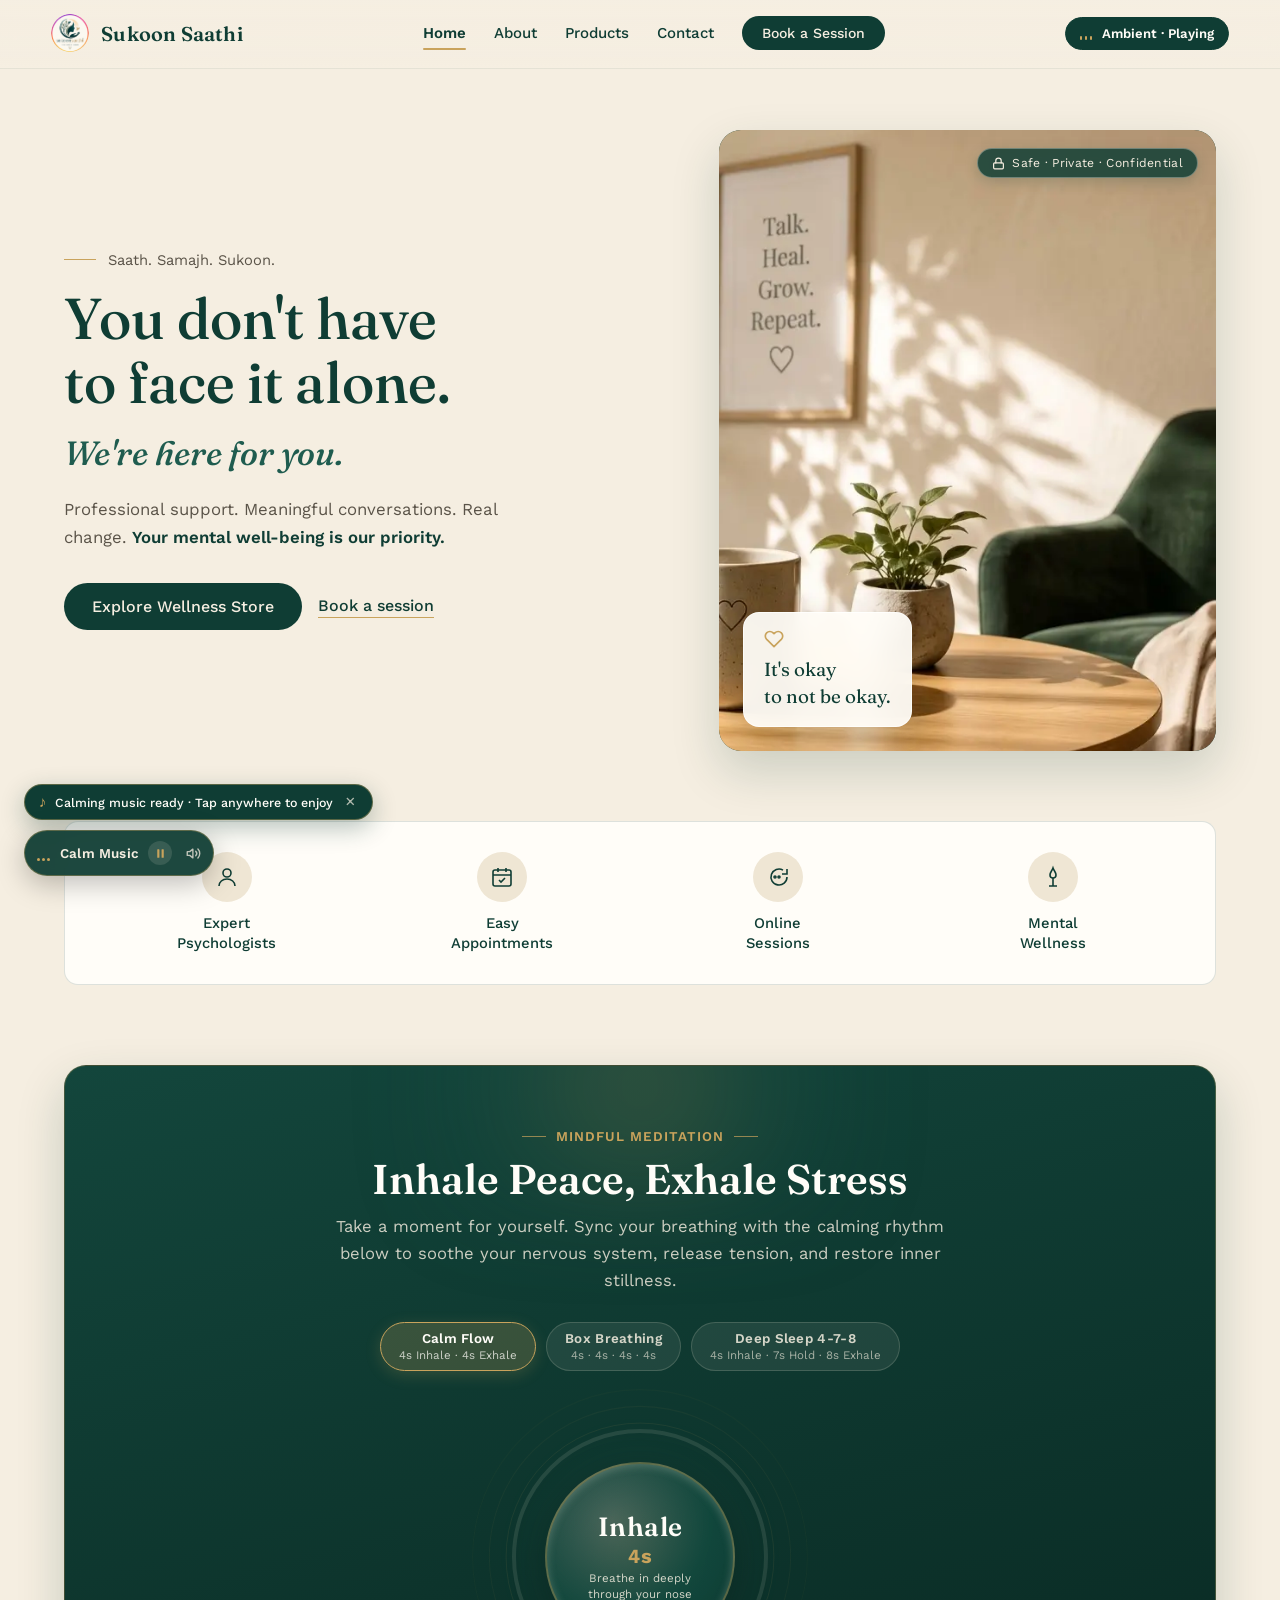
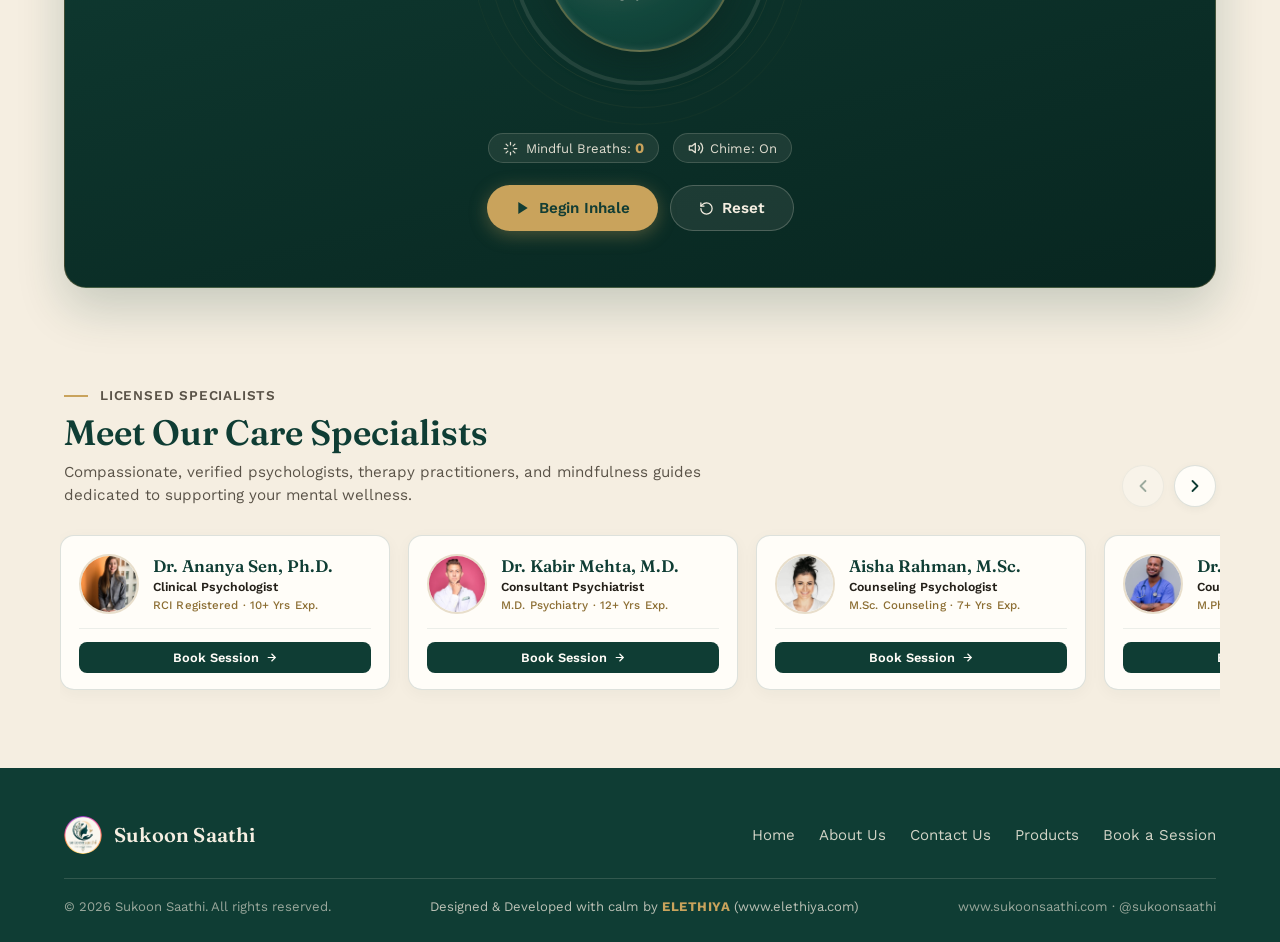
==== commit b3db3852: "removed useless music options" ====
--- a/index.html
+++ b/index.html
@@ -560,7 +560,7 @@
 
 <!-- ===== Ambient Background Music System ===== -->
 <div class="bg-music-widget" id="bgMusicWidget" aria-label="Background Ambient Music Player">
-  <!-- Background Audio Element -->
+  <!-- Background Audio Element (Single Meditation Track) -->
   <audio id="bgMusicAudio" loop preload="auto" src="assets/audio/sukoon-ambient.mp3"></audio>
 
   <!-- Autoplay Interaction Prompt Banner -->
@@ -570,7 +570,7 @@
     <button type="button" class="prompt-close" id="bgMusicPromptClose" aria-label="Dismiss banner">&times;</button>
   </div>
 
-  <!-- Music Pill Control Button -->
+  <!-- Music Pill Control Button (Single Ambient Track) -->
   <div class="bg-music-pill" id="bgMusicPill">
     <button type="button" class="music-toggle-btn" id="bgMusicToggleBtn" aria-label="Play or pause background ambient music" title="Toggle background ambient music">
       <span class="music-equalizer" id="bgMusicEqualizer" aria-hidden="true">
@@ -578,7 +578,7 @@
         <span class="bar bar-2"></span>
         <span class="bar bar-3"></span>
       </span>
-      <span class="music-label" id="bgMusicLabel">Calm Ambient</span>
+      <span class="music-label" id="bgMusicLabel">Calm Music</span>
       <span class="music-state-icon" id="bgMusicStateIcon">
         <!-- Pause Icon when playing -->
         <svg class="icon-pause" width="13" height="13" viewBox="0 0 24 24" fill="currentColor"><rect x="6" y="4" width="4" height="16" rx="1"></rect><rect x="14" y="4" width="4" height="16" rx="1"></rect></svg>
@@ -586,48 +586,10 @@
         <svg class="icon-play" width="13" height="13" viewBox="0 0 24 24" fill="currentColor" style="display:none;"><polygon points="5 3 19 12 5 21 5 3"></polygon></svg>
       </span>
     </button>
-    <button type="button" class="music-settings-btn" id="bgMusicSettingsBtn" aria-label="Open ambient sound controls" aria-expanded="false" title="Music settings">
-      <svg width="14" height="14" viewBox="0 0 24 24" fill="none" stroke="currentColor" stroke-width="2.2" stroke-linecap="round" stroke-linejoin="round"><circle cx="12" cy="12" r="3"></circle><path d="M19.4 15a1.65 1.65 0 0 0 .33 1.82l.06.06a2 2 0 0 1 0 2.83 2 2 0 0 1-2.83 0l-.06-.06a1.65 1.65 0 0 0-1.82-.33 1.65 1.65 0 0 0-1 1.51V21a2 2 0 0 1-2 2 2 2 0 0 1-2-2v-.09A1.65 1.65 0 0 0 9 19.4a1.65 1.65 0 0 0-1.82.33l-.06.06a2 2 0 0 1-2.83 0 2 2 0 0 1 0-2.83l.06-.06a1.65 1.65 0 0 0 .33-1.82 1.65 1.65 0 0 0-1.51-1H3a2 2 0 0 1-2-2 2 2 0 0 1 2-2h.09A1.65 1.65 0 0 0 4.6 9a1.65 1.65 0 0 0-.33-1.82l-.06-.06a2 2 0 0 1 0-2.83 2 2 0 0 1 2.83 0l.06.06a1.65 1.65 0 0 0 1.82.33H9a1.65 1.65 0 0 0 1-1.51V3a2 2 0 0 1 2-2 2 2 0 0 1 2 2v.09a1.65 1.65 0 0 0 1 1.51 1.65 1.65 0 0 0 1.82-.33l.06-.06a2 2 0 0 1 2.83 0 2 2 0 0 1 0 2.83l-.06.06a1.65 1.65 0 0 0-.33 1.82V9a1.65 1.65 0 0 0 1.51 1H21a2 2 0 0 1 2 2 2 2 0 0 1-2 2h-.09a1.65 1.65 0 0 0-1.51 1z"></path></svg>
+    <button type="button" class="music-mute-btn" id="bgMusicMuteBtn" aria-label="Mute or unmute ambient music" title="Mute/Unmute">
+      <svg class="vol-high" width="15" height="15" viewBox="0 0 24 24" fill="none" stroke="currentColor" stroke-width="2.2" stroke-linecap="round" stroke-linejoin="round"><polygon points="11 5 6 9 2 9 2 15 6 15 11 19 11 5"></polygon><path d="M19.07 4.93a10 10 0 0 1 0 14.14M15.54 8.46a5 5 0 0 1 0 7.07"></path></svg>
+      <svg class="vol-muted" width="15" height="15" viewBox="0 0 24 24" fill="none" stroke="currentColor" stroke-width="2.2" stroke-linecap="round" stroke-linejoin="round" style="display:none;"><polygon points="11 5 6 9 2 9 2 15 6 15 11 19 11 5"></polygon><line x1="23" y1="9" x2="17" y2="15"></line><line x1="17" y1="9" x2="23" y2="15"></line></svg>
     </button>
-  </div>
-
-  <!-- Music Settings Popover Card -->
-  <div class="bg-music-card" id="bgMusicCard" aria-hidden="true">
-    <div class="music-card-header">
-      <div class="card-track-info">
-        <span class="track-badge">432Hz Calm</span>
-        <h4 class="track-title" id="cardTrackTitle">Sukoon Waves</h4>
-        <p class="track-sub" id="cardTrackSub">Meditative drone &amp; ocean breath</p>
-      </div>
-      <button type="button" class="card-close-btn" id="bgMusicCardCloseBtn" aria-label="Close music settings">&times;</button>
-    </div>
-
-    <!-- Volume Bar -->
-    <div class="music-volume-row">
-      <button type="button" class="mute-btn" id="bgMusicMuteBtn" aria-label="Mute or unmute">
-        <svg class="vol-high" width="16" height="16" viewBox="0 0 24 24" fill="none" stroke="currentColor" stroke-width="2" stroke-linecap="round" stroke-linejoin="round"><polygon points="11 5 6 9 2 9 2 15 6 15 11 19 11 5"></polygon><path d="M19.07 4.93a10 10 0 0 1 0 14.14M15.54 8.46a5 5 0 0 1 0 7.07"></path></svg>
-        <svg class="vol-muted" width="16" height="16" viewBox="0 0 24 24" fill="none" stroke="currentColor" stroke-width="2" stroke-linecap="round" stroke-linejoin="round" style="display:none;"><polygon points="11 5 6 9 2 9 2 15 6 15 11 19 11 5"></polygon><line x1="23" y1="9" x2="17" y2="15"></line><line x1="17" y1="9" x2="23" y2="15"></line></svg>
-      </button>
-      <input type="range" min="0" max="1" step="0.01" value="0.35" class="music-volume-slider" id="bgMusicVolSlider" aria-label="Background music volume">
-      <span class="volume-val" id="bgMusicVolVal">35%</span>
-    </div>
-
-    <!-- Soundscapes / Tracks selection -->
-    <div class="music-tracks-list">
-      <span class="track-list-label">Calming Soundscapes</span>
-      <button type="button" class="track-option-btn active" data-track="ambient">
-        <span class="track-opt-name">Sukoon Waves (432Hz)</span>
-        <span class="track-opt-desc">Atmospheric drone &amp; singing bells</span>
-      </button>
-      <button type="button" class="track-option-btn" data-track="bowls">
-        <span class="track-opt-name">Tibetan Zen Bowls</span>
-        <span class="track-opt-desc">Harmonic meditation bells</span>
-      </button>
-      <button type="button" class="track-option-btn" data-track="waves">
-        <span class="track-opt-name">Ocean Tide &amp; Rain</span>
-        <span class="track-opt-desc">Gentle pink noise &amp; water swells</span>
-      </button>
-    </div>
   </div>
 </div>
 
--- a/css/style.css
+++ b/css/style.css
@@ -2568,228 +2568,24 @@
   color: #0f3d34;
 }
 
-.music-settings-btn {
+.music-mute-btn {
   background: none;
   border: none;
   color: rgba(245, 238, 225, 0.75);
   display: inline-flex;
   align-items: center;
   justify-content: center;
-  width: 32px;
-  height: 32px;
+  width: 30px;
+  height: 30px;
   border-radius: 50%;
   cursor: pointer;
   transition: all 0.2s ease;
   margin-left: 2px;
 }
 
-.music-settings-btn:hover,
-.music-settings-btn[aria-expanded="true"] {
+.music-mute-btn:hover {
   background: rgba(245, 238, 225, 0.15);
-  color: #fffdf8;
-}
-
-/* Settings Popover Card */
-.bg-music-card {
-  pointer-events: auto;
-  position: absolute;
-  bottom: 56px;
-  left: 0;
-  width: 290px;
-  background: #0f3d34;
-  border: 1.5px solid rgba(201, 163, 92, 0.4);
-  border-radius: 18px;
-  color: #f5eee1;
-  padding: 18px;
-  box-shadow: 0 16px 40px rgba(0, 0, 0, 0.35);
-  opacity: 0;
-  visibility: hidden;
-  transform: translateY(12px) scale(0.95);
-  transform-origin: bottom left;
-  transition: all 0.28s cubic-bezier(0.16, 1, 0.3, 1);
-  z-index: 100;
-}
-
-.bg-music-card.open {
-  opacity: 1;
-  visibility: visible;
-  transform: translateY(0) scale(1);
-}
-
-.music-card-header {
-  display: flex;
-  align-items: flex-start;
-  justify-content: space-between;
-  gap: 12px;
-  margin-bottom: 16px;
-  padding-bottom: 12px;
-  border-bottom: 1px solid rgba(245, 238, 225, 0.12);
-}
-
-.track-badge {
-  display: inline-block;
-  font-size: 0.68rem;
-  font-weight: 700;
-  text-transform: uppercase;
-  letter-spacing: 0.6px;
   color: var(--gold);
-  background: rgba(201, 163, 92, 0.16);
-  padding: 2px 7px;
-  border-radius: 99px;
-  margin-bottom: 4px;
-}
-
-.track-title {
-  margin: 0;
-  font-family: var(--serif);
-  font-size: 1.12rem;
-  font-weight: 600;
-  color: #fffdf8;
-  line-height: 1.25;
-}
-
-.track-sub {
-  margin: 2px 0 0;
-  font-size: 0.74rem;
-  color: rgba(245, 238, 225, 0.7);
-}
-
-.card-close-btn {
-  background: none;
-  border: none;
-  color: rgba(245, 238, 225, 0.7);
-  font-size: 1.35rem;
-  line-height: 1;
-  cursor: pointer;
-  padding: 0 4px;
-  transition: color 0.2s;
-}
-
-.card-close-btn:hover {
-  color: #fff;
-}
-
-/* Volume Slider Row */
-.music-volume-row {
-  display: flex;
-  align-items: center;
-  gap: 10px;
-  margin-bottom: 18px;
-}
-
-.mute-btn {
-  background: none;
-  border: none;
-  color: var(--gold);
-  display: flex;
-  align-items: center;
-  justify-content: center;
-  cursor: pointer;
-  padding: 4px;
-  transition: transform 0.2s;
-}
-
-.mute-btn:hover {
-  transform: scale(1.1);
-}
-
-.music-volume-slider {
-  flex: 1;
-  -webkit-appearance: none;
-  appearance: none;
-  height: 5px;
-  border-radius: 99px;
-  background: rgba(245, 238, 225, 0.2);
-  outline: none;
-}
-
-.music-volume-slider::-webkit-slider-thumb {
-  -webkit-appearance: none;
-  appearance: none;
-  width: 15px;
-  height: 15px;
-  border-radius: 50%;
-  background: var(--gold);
-  cursor: pointer;
-  border: 2px solid #0f3d34;
-  box-shadow: 0 1px 4px rgba(0, 0, 0, 0.3);
-  transition: transform 0.15s ease;
-}
-
-.music-volume-slider::-webkit-slider-thumb:hover {
-  transform: scale(1.2);
-}
-
-.music-volume-slider::-moz-range-thumb {
-  width: 15px;
-  height: 15px;
-  border-radius: 50%;
-  background: var(--gold);
-  cursor: pointer;
-  border: 2px solid #0f3d34;
-}
-
-.volume-val {
-  font-size: 0.74rem;
-  font-variant-numeric: tabular-nums;
-  color: rgba(245, 238, 225, 0.75);
-  min-width: 28px;
-  text-align: right;
-}
-
-/* Soundscapes list */
-.music-tracks-list {
-  display: flex;
-  flex-direction: column;
-  gap: 6px;
-}
-
-.track-list-label {
-  font-size: 0.72rem;
-  text-transform: uppercase;
-  letter-spacing: 0.6px;
-  color: rgba(245, 238, 225, 0.55);
-  font-weight: 600;
-  margin-bottom: 4px;
-}
-
-.track-option-btn {
-  background: rgba(245, 238, 225, 0.05);
-  border: 1px solid rgba(245, 238, 225, 0.1);
-  border-radius: 10px;
-  padding: 8px 12px;
-  text-align: left;
-  color: #f5eee1;
-  display: flex;
-  flex-direction: column;
-  gap: 2px;
-  cursor: pointer;
-  transition: all 0.2s ease;
-}
-
-.track-option-btn:hover {
-  background: rgba(245, 238, 225, 0.12);
-  border-color: rgba(201, 163, 92, 0.3);
-}
-
-.track-option-btn.active {
-  background: rgba(201, 163, 92, 0.2);
-  border-color: var(--gold);
-}
-
-.track-option-btn .track-opt-name {
-  font-size: 0.82rem;
-  font-weight: 600;
-  color: #fffdf8;
-}
-
-.track-option-btn.active .track-opt-name {
-  color: var(--gold);
-}
-
-.track-option-btn .track-opt-desc {
-  font-size: 0.68rem;
-  color: rgba(245, 238, 225, 0.65);
 }
 
 /* Mobile responsive */
@@ -2799,11 +2595,6 @@
     left: 14px;
   }
 
-  .bg-music-card {
-    left: 0;
-    width: min(290px, calc(100vw - 28px));
-  }
-
   .topbar-music-btn .topbar-music-text {
     display: none;
   }
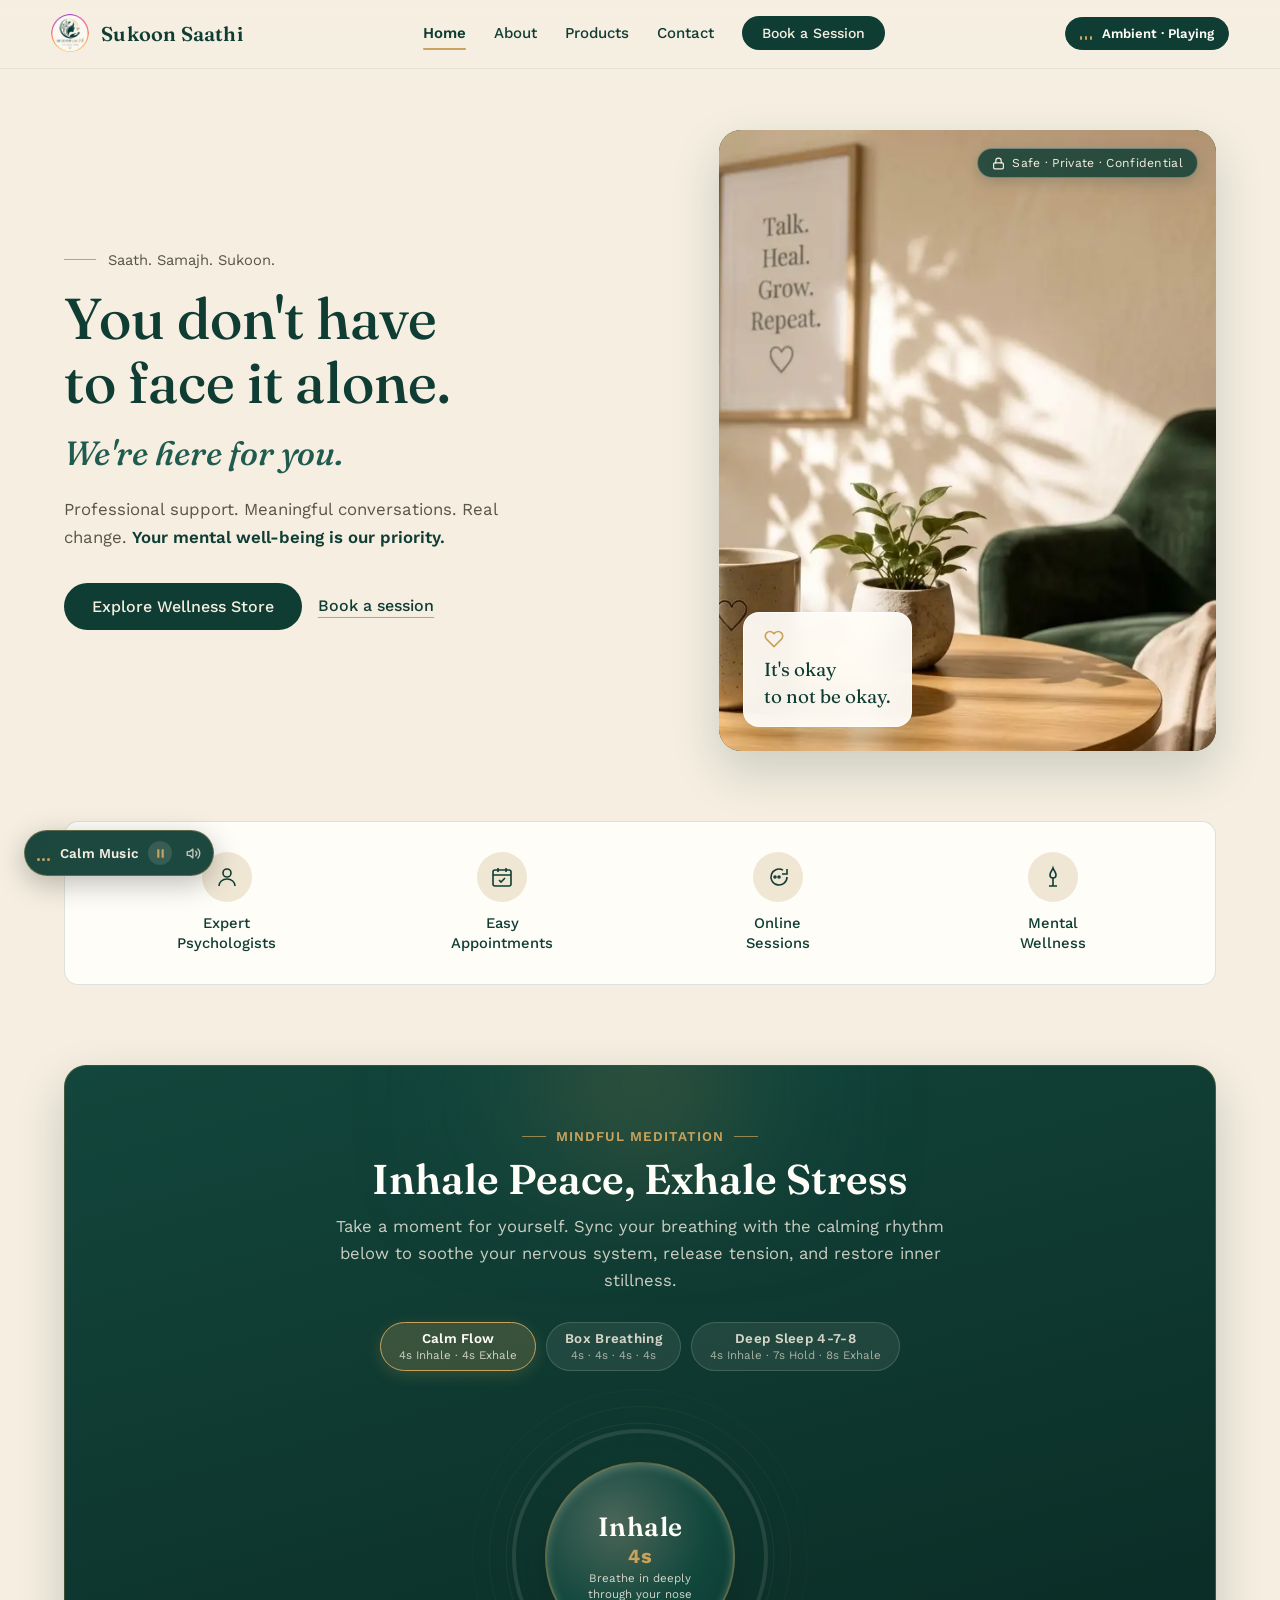
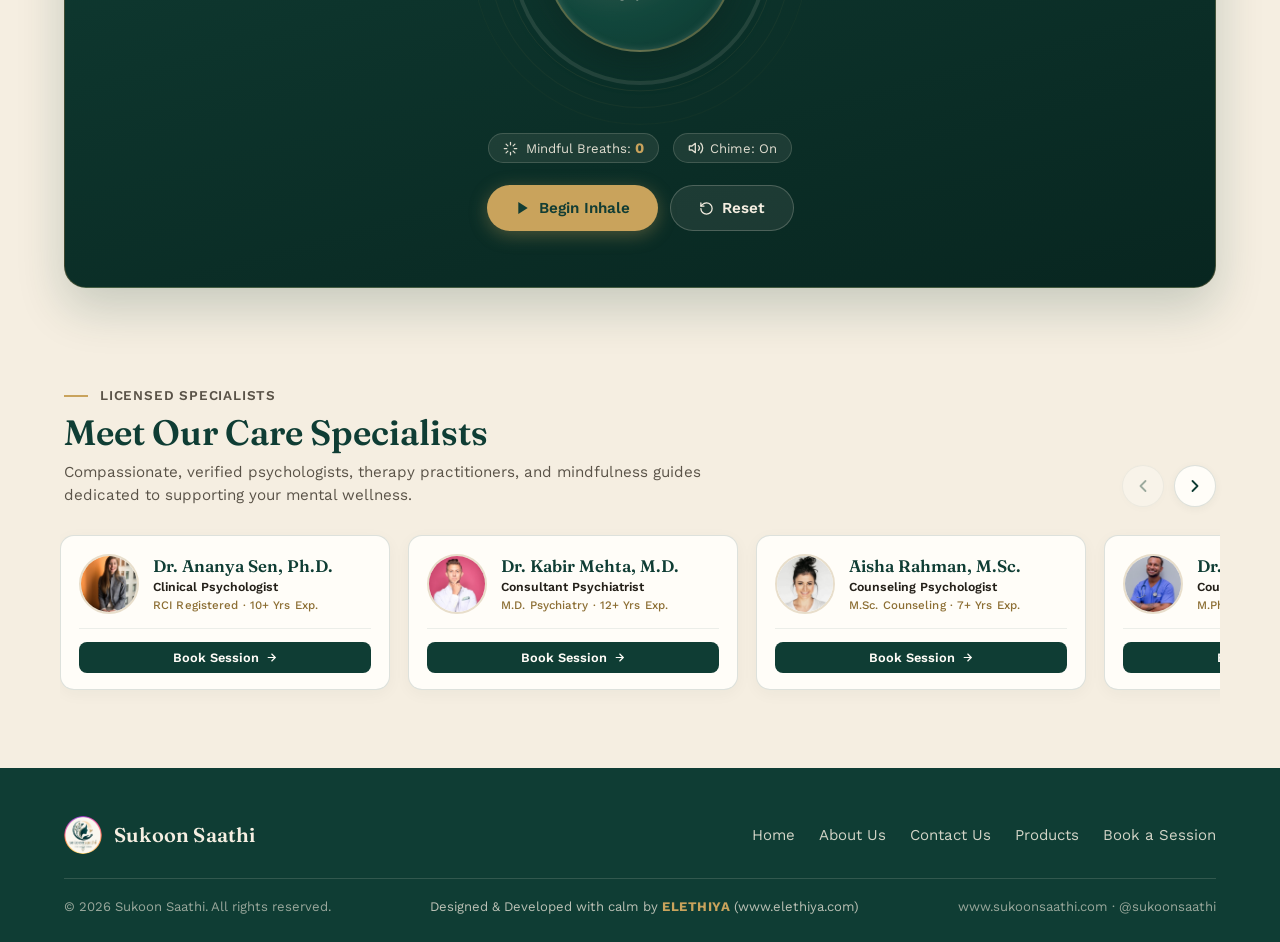
==== commit 88c7367f: "trying to update the music play system" ====
--- a/index.html
+++ b/index.html
@@ -566,7 +566,7 @@
   <!-- Autoplay Interaction Prompt Banner -->
   <div class="bg-music-prompt" id="bgMusicPrompt" role="status" aria-live="polite">
     <span class="prompt-icon">♪</span>
-    <span class="prompt-text">Calming music ready · Tap anywhere to enjoy</span>
+    <span class="prompt-text">Calming music ready · Scroll or tap to listen</span>
     <button type="button" class="prompt-close" id="bgMusicPromptClose" aria-label="Dismiss banner">&times;</button>
   </div>
 
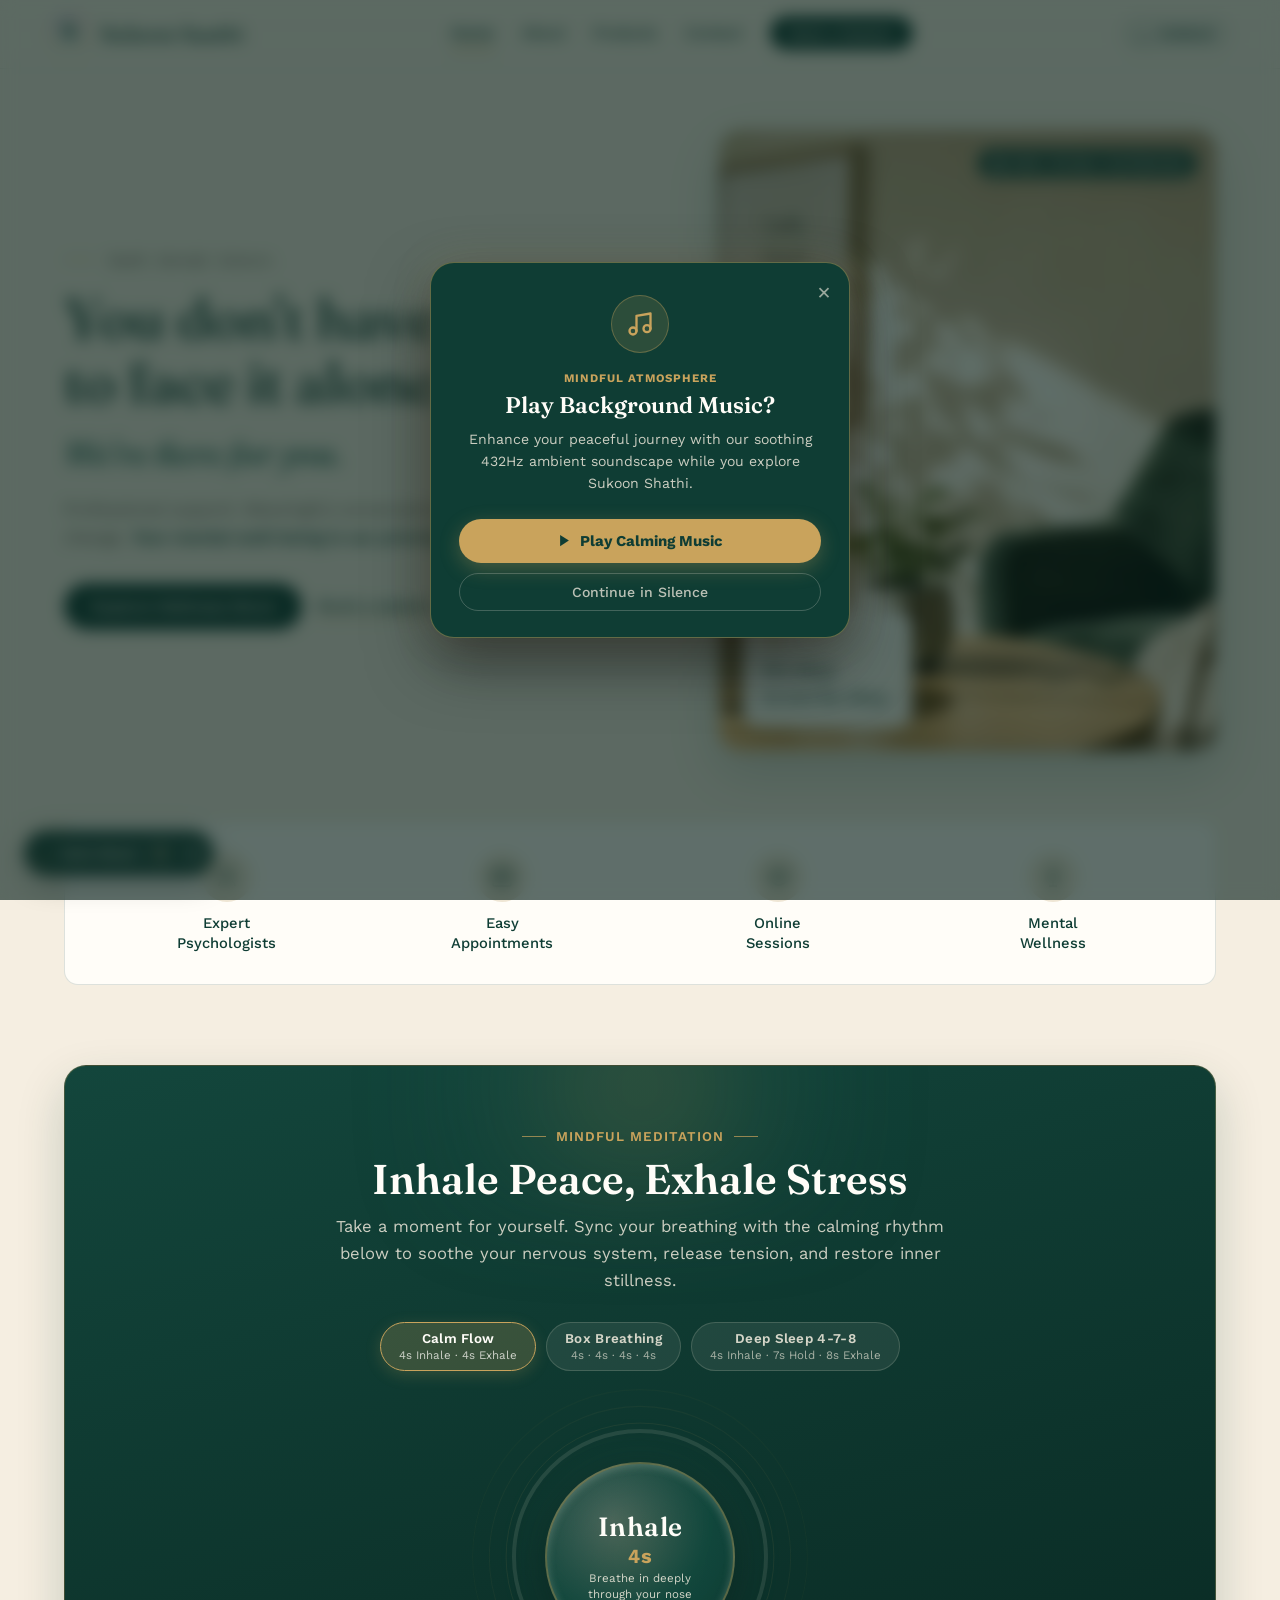
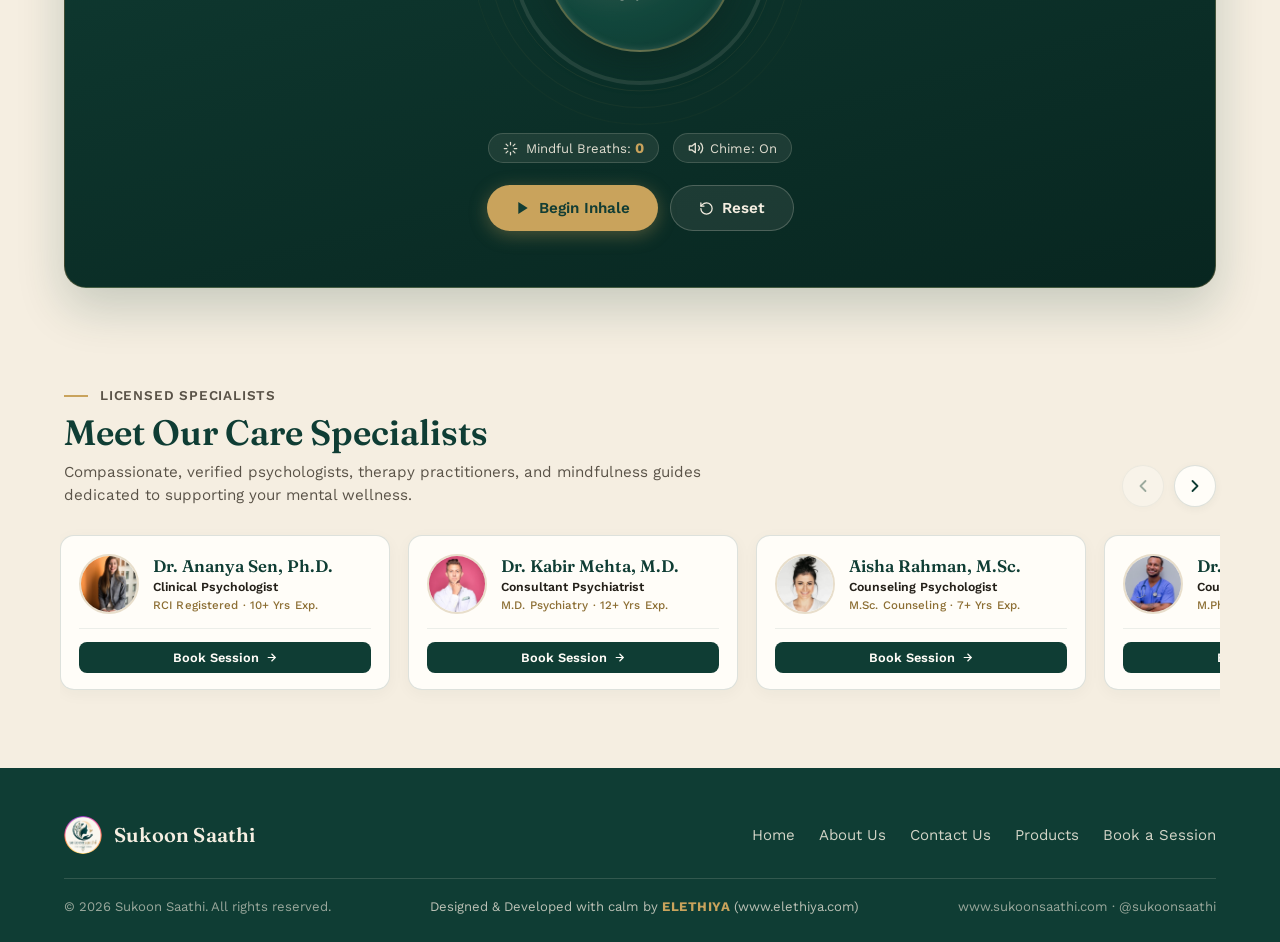
==== commit 7280fcba: "added confrometion popup for play bg music" ====
--- a/index.html
+++ b/index.html
@@ -563,13 +563,6 @@
   <!-- Background Audio Element (Single Meditation Track) -->
   <audio id="bgMusicAudio" loop preload="auto" src="assets/audio/sukoon-ambient.mp3"></audio>
 
-  <!-- Autoplay Interaction Prompt Banner -->
-  <div class="bg-music-prompt" id="bgMusicPrompt" role="status" aria-live="polite">
-    <span class="prompt-icon">♪</span>
-    <span class="prompt-text">Calming music ready · Scroll or tap to listen</span>
-    <button type="button" class="prompt-close" id="bgMusicPromptClose" aria-label="Dismiss banner">&times;</button>
-  </div>
-
   <!-- Music Pill Control Button (Single Ambient Track) -->
   <div class="bg-music-pill" id="bgMusicPill">
     <button type="button" class="music-toggle-btn" id="bgMusicToggleBtn" aria-label="Play or pause background ambient music" title="Toggle background ambient music">
@@ -593,6 +586,32 @@
   </div>
 </div>
 
+<!-- ===== Background Music Welcome Ask Modal ===== -->
+<div class="music-ask-overlay" id="musicAskModal" role="dialog" aria-modal="true" aria-labelledby="musicAskTitle" aria-hidden="true">
+  <div class="music-ask-card">
+    <button type="button" class="music-ask-close" id="btnMusicAskClose" aria-label="Dismiss">&times;</button>
+    <div class="music-ask-icon-wrap" aria-hidden="true">
+      <svg width="28" height="28" viewBox="0 0 24 24" fill="none" stroke="currentColor" stroke-width="2" stroke-linecap="round" stroke-linejoin="round">
+        <path d="M9 18V5l12-2v13"></path>
+        <circle cx="6" cy="18" r="3"></circle>
+        <circle cx="18" cy="16" r="3"></circle>
+      </svg>
+    </div>
+    <span class="music-ask-tag">Mindful Atmosphere</span>
+    <h3 class="music-ask-title" id="musicAskTitle">Play Background Music?</h3>
+    <p class="music-ask-desc">Enhance your peaceful journey with our soothing 432Hz ambient soundscape while you explore Sukoon Shathi.</p>
+    <div class="music-ask-actions">
+      <button type="button" class="btn-music-accept" id="btnMusicAccept">
+        <svg width="15" height="15" viewBox="0 0 24 24" fill="currentColor"><polygon points="5 3 19 12 5 21 5 3"></polygon></svg>
+        <span>Play Calming Music</span>
+      </button>
+      <button type="button" class="btn-music-decline" id="btnMusicDecline">
+        Continue in Silence
+      </button>
+    </div>
+  </div>
+</div>
+
 <!-- ===== Store Floating Toast Notification ===== -->
 <div class="store-toast" id="storeToast"></div>
 
--- a/css/style.css
+++ b/css/style.css
@@ -2425,61 +2425,153 @@
   pointer-events: none;
 }
 
-/* Autoplay Prompt Tooltip */
-.bg-music-prompt {
+/* Background Music Welcome Ask Modal */
+.music-ask-overlay {
+  position: fixed;
+  inset: 0;
+  z-index: 9999;
+  display: flex;
+  align-items: center;
+  justify-content: center;
+  background: rgba(10, 35, 30, 0.65);
+  backdrop-filter: blur(8px);
+  -webkit-backdrop-filter: blur(8px);
+  opacity: 0;
+  visibility: hidden;
+  pointer-events: none;
+  transition: opacity 0.35s cubic-bezier(0.16, 1, 0.3, 1), visibility 0.35s;
+  padding: 16px;
+}
+
+.music-ask-overlay.active {
+  opacity: 1;
+  visibility: visible;
   pointer-events: auto;
+}
+
+.music-ask-card {
+  position: relative;
   background: #0f3d34;
   color: #fffdf8;
-  border: 1px solid rgba(201, 163, 92, 0.4);
-  padding: 8px 14px;
-  border-radius: 999px;
-  font-size: 0.78rem;
-  font-weight: 500;
-  display: flex;
-  align-items: center;
-  gap: 8px;
-  margin-bottom: 10px;
-  box-shadow: 0 8px 24px rgba(15, 61, 52, 0.3);
-  animation: pulsePrompt 2.5s infinite;
-  transition: opacity 0.3s ease, transform 0.3s ease, visibility 0.3s;
-}
-
-.bg-music-prompt.hidden {
-  opacity: 0;
-  visibility: hidden;
-  transform: translateY(10px);
-  pointer-events: none;
-}
-
-.bg-music-prompt .prompt-icon {
-  color: var(--gold);
-  font-size: 0.95rem;
-  animation: noteFloat 1.6s ease-in-out infinite alternate;
-}
-
-.bg-music-prompt .prompt-close {
+  border: 1.5px solid rgba(201, 163, 92, 0.45);
+  border-radius: 24px;
+  padding: 32px 28px 26px;
+  width: min(420px, 100%);
+  text-align: center;
+  box-shadow: 0 24px 60px rgba(0, 0, 0, 0.5), 0 0 40px rgba(201, 163, 92, 0.15);
+  transform: translateY(20px) scale(0.95);
+  transition: transform 0.35s cubic-bezier(0.16, 1, 0.3, 1);
+  font-family: var(--sans);
+}
+
+.music-ask-overlay.active .music-ask-card {
+  transform: translateY(0) scale(1);
+}
+
+.music-ask-close {
+  position: absolute;
+  top: 14px;
+  right: 14px;
   background: none;
   border: none;
-  color: rgba(245, 238, 225, 0.7);
-  font-size: 1.1rem;
+  color: rgba(245, 238, 225, 0.6);
+  font-size: 1.45rem;
   line-height: 1;
-  padding: 0 2px;
   cursor: pointer;
-  margin-left: 2px;
-}
-
-.bg-music-prompt .prompt-close:hover {
+  padding: 4px;
+  border-radius: 50%;
+  transition: color 0.2s, background 0.2s;
+}
+
+.music-ask-close:hover {
   color: #fff;
-}
-
-@keyframes pulsePrompt {
-  0%, 100% { transform: translateY(0); box-shadow: 0 8px 24px rgba(15, 61, 52, 0.3); }
-  50% { transform: translateY(-3px); box-shadow: 0 12px 28px rgba(201, 163, 92, 0.35); }
-}
-
-@keyframes noteFloat {
-  0% { transform: rotate(-8deg); }
-  100% { transform: rotate(12deg); }
+  background: rgba(245, 238, 225, 0.1);
+}
+
+.music-ask-icon-wrap {
+  width: 58px;
+  height: 58px;
+  border-radius: 50%;
+  margin: 0 auto 14px;
+  background: rgba(201, 163, 92, 0.16);
+  color: var(--gold);
+  border: 1.5px solid rgba(201, 163, 92, 0.35);
+  display: flex;
+  align-items: center;
+  justify-content: center;
+}
+
+.music-ask-tag {
+  display: inline-block;
+  font-size: 0.72rem;
+  font-weight: 700;
+  text-transform: uppercase;
+  letter-spacing: 1px;
+  color: var(--gold);
+  margin-bottom: 6px;
+}
+
+.music-ask-title {
+  margin: 0 0 10px;
+  font-family: var(--serif);
+  font-size: 1.42rem;
+  font-weight: 600;
+  color: #fffdf8;
+  line-height: 1.25;
+}
+
+.music-ask-desc {
+  margin: 0 0 24px;
+  font-size: 0.88rem;
+  line-height: 1.55;
+  color: rgba(245, 238, 225, 0.82);
+}
+
+.music-ask-actions {
+  display: flex;
+  flex-direction: column;
+  gap: 10px;
+}
+
+.btn-music-accept {
+  background: var(--gold);
+  color: #0f3d34;
+  font-weight: 700;
+  font-size: 0.94rem;
+  border-radius: 999px;
+  padding: 13px 22px;
+  display: inline-flex;
+  align-items: center;
+  justify-content: center;
+  gap: 8px;
+  border: none;
+  cursor: pointer;
+  box-shadow: 0 6px 20px rgba(201, 163, 92, 0.3);
+  transition: all 0.25s ease;
+}
+
+.btn-music-accept:hover {
+  background: #d8b46e;
+  transform: translateY(-1.5px);
+  box-shadow: 0 10px 26px rgba(201, 163, 92, 0.45);
+}
+
+.btn-music-decline {
+  background: transparent;
+  color: rgba(245, 238, 225, 0.75);
+  font-weight: 500;
+  font-size: 0.88rem;
+  border: 1px solid rgba(245, 238, 225, 0.22);
+  border-radius: 999px;
+  padding: 10px 18px;
+  cursor: pointer;
+  transition: all 0.2s ease;
+}
+
+.btn-music-decline:hover {
+  background: rgba(245, 238, 225, 0.1);
+  color: #fff;
+  border-color: rgba(245, 238, 225, 0.45);
 }
 
 /* Floating Music Pill */
